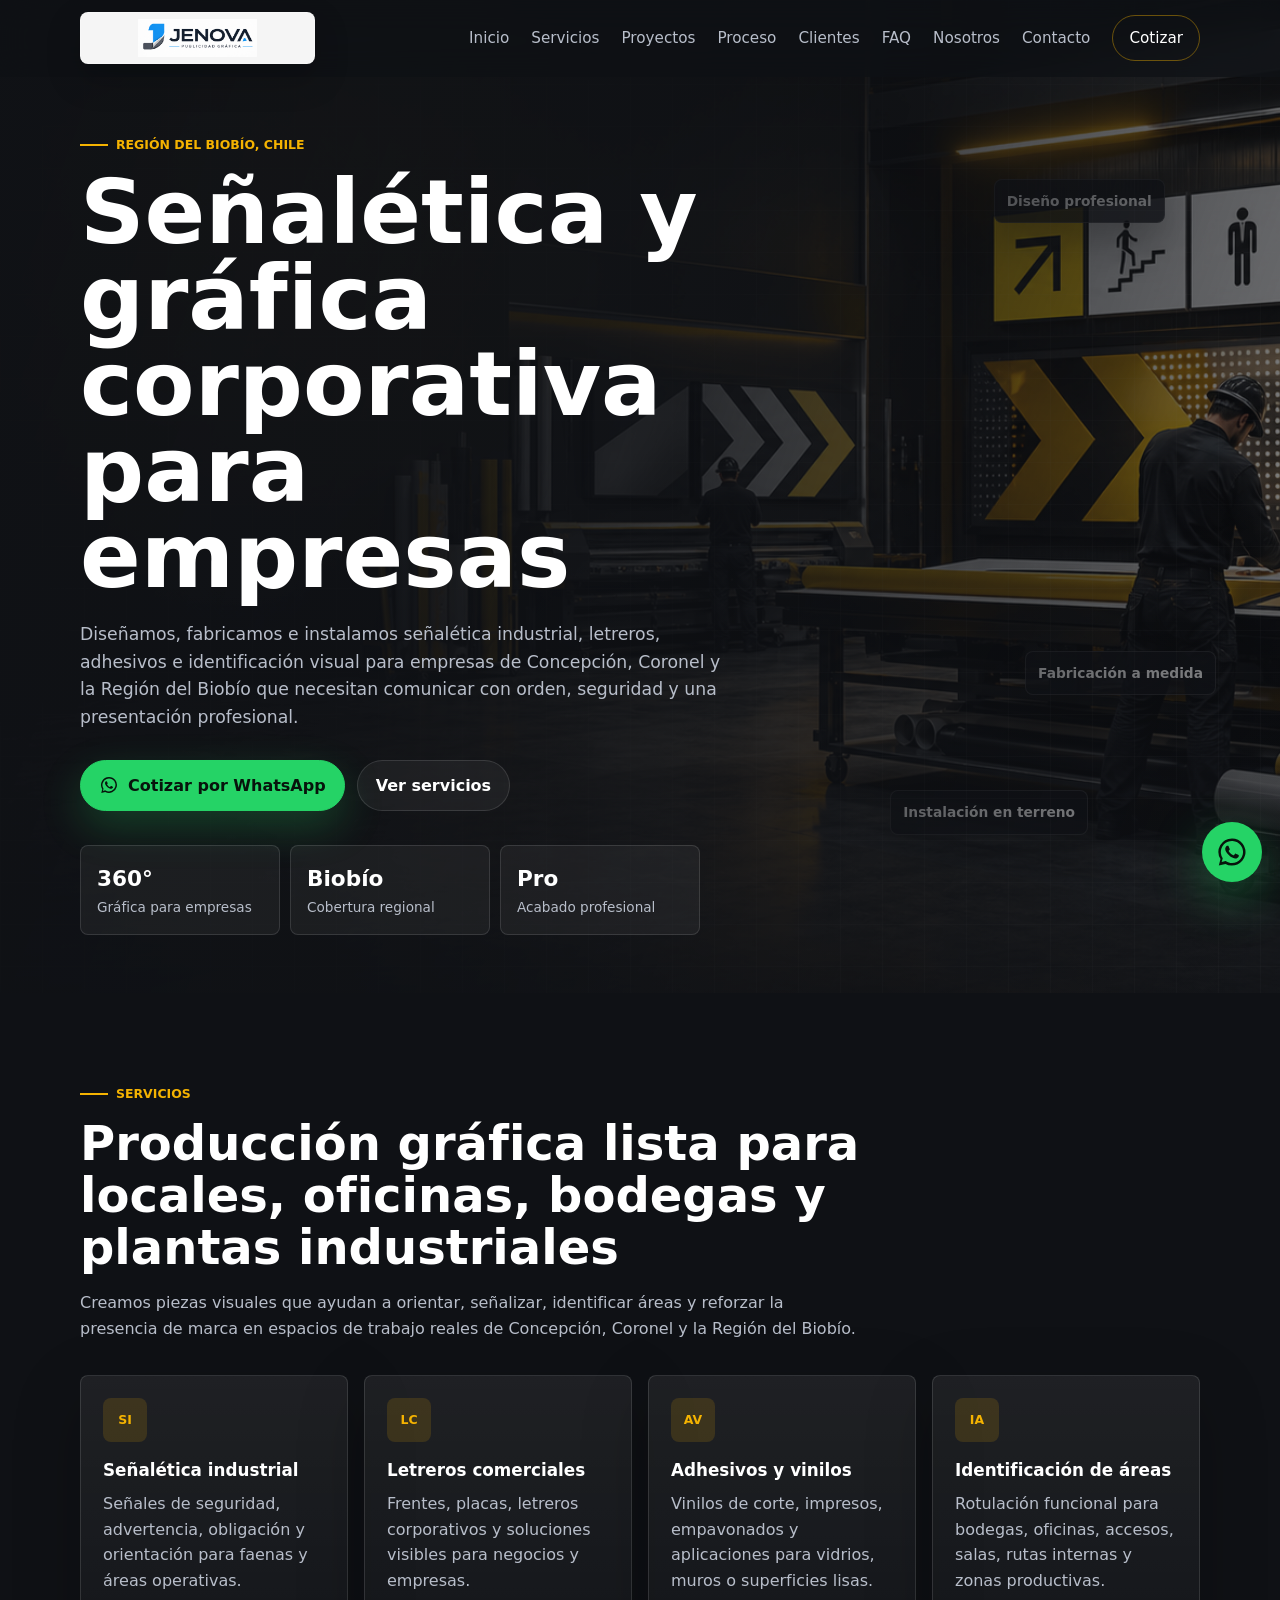
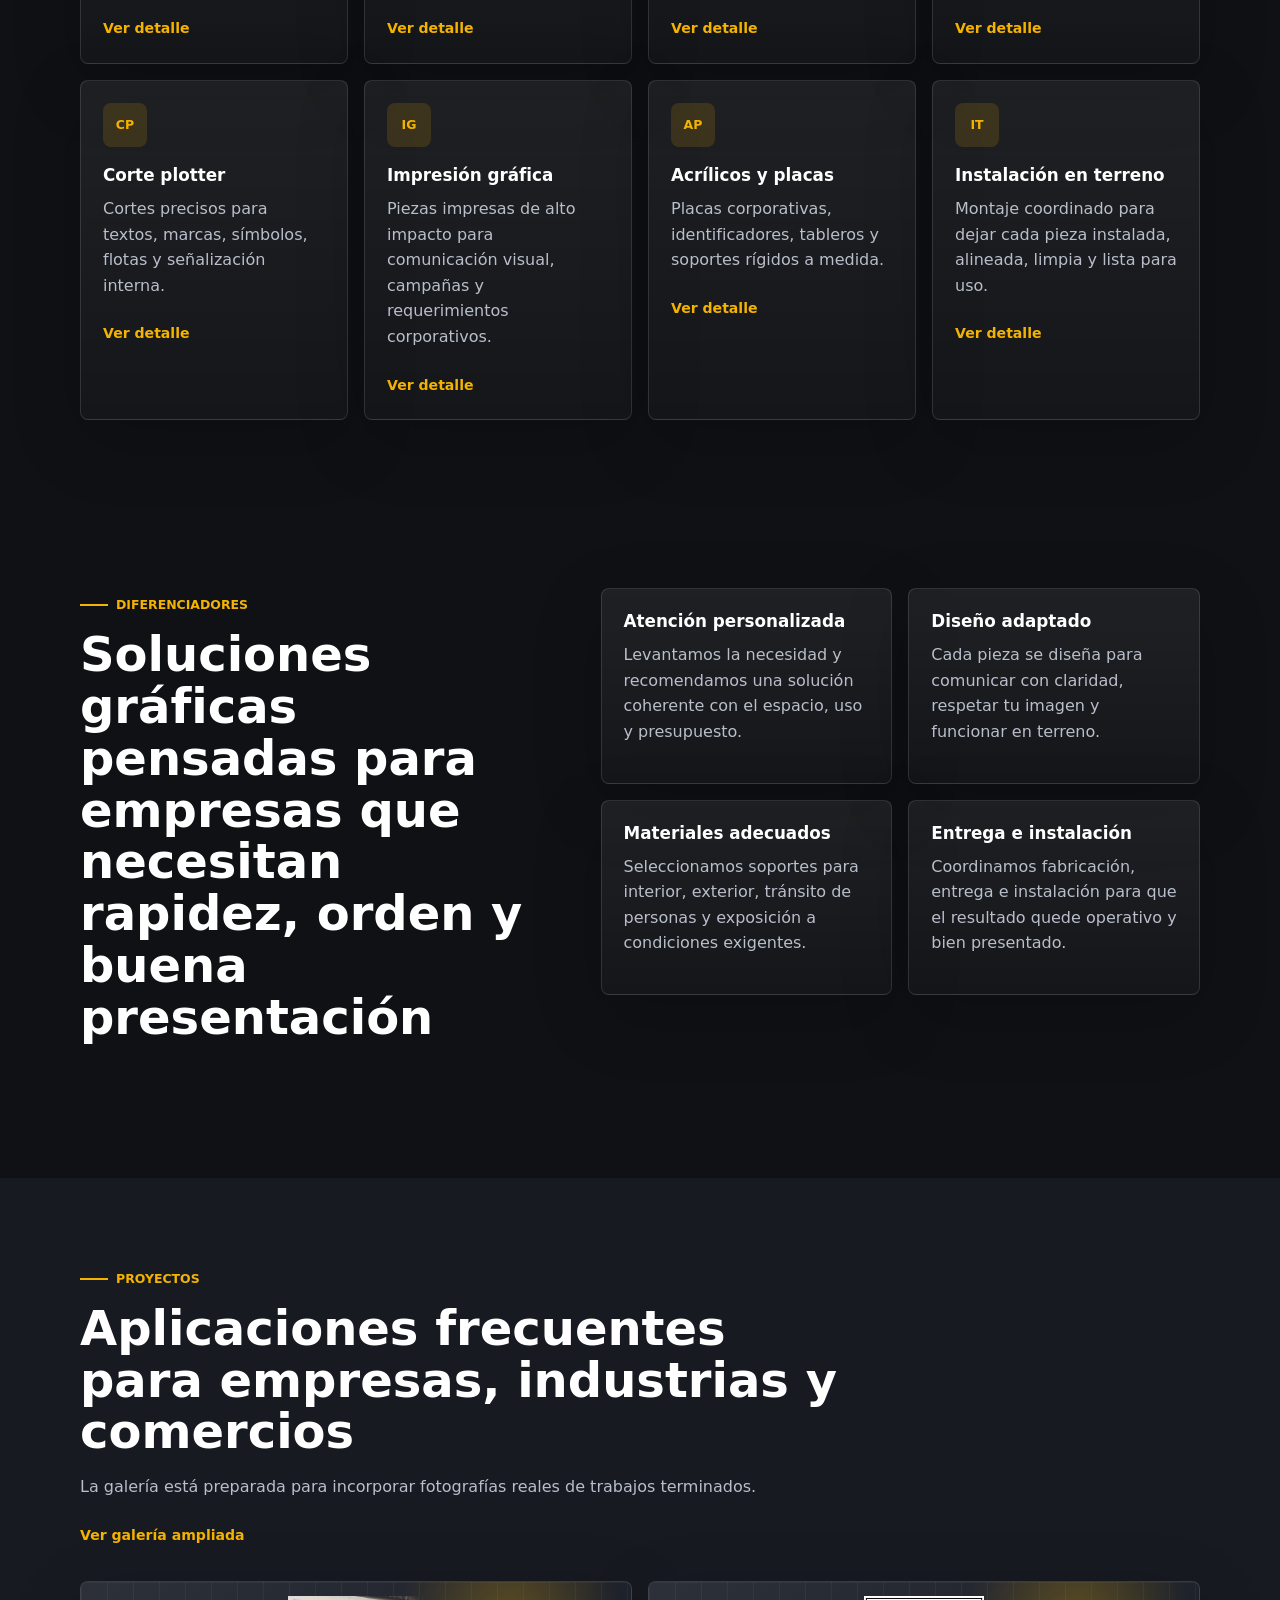
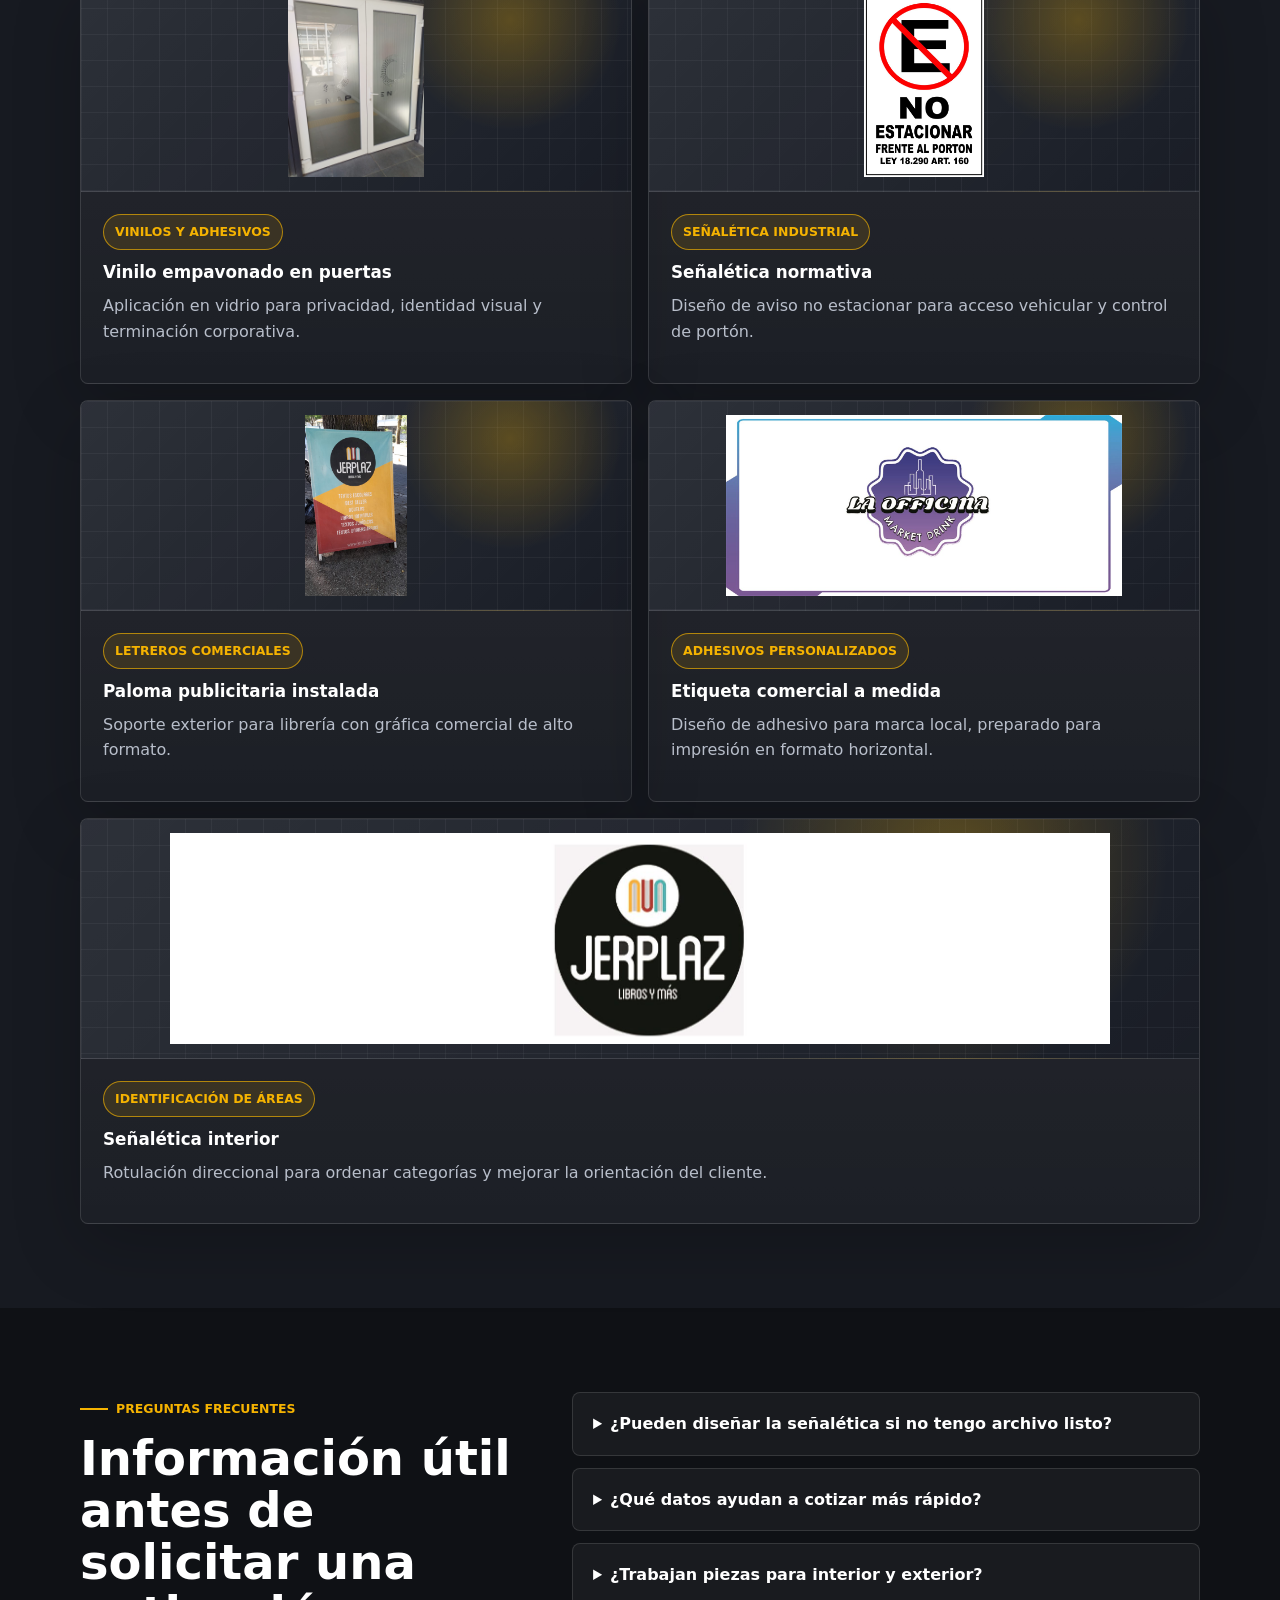
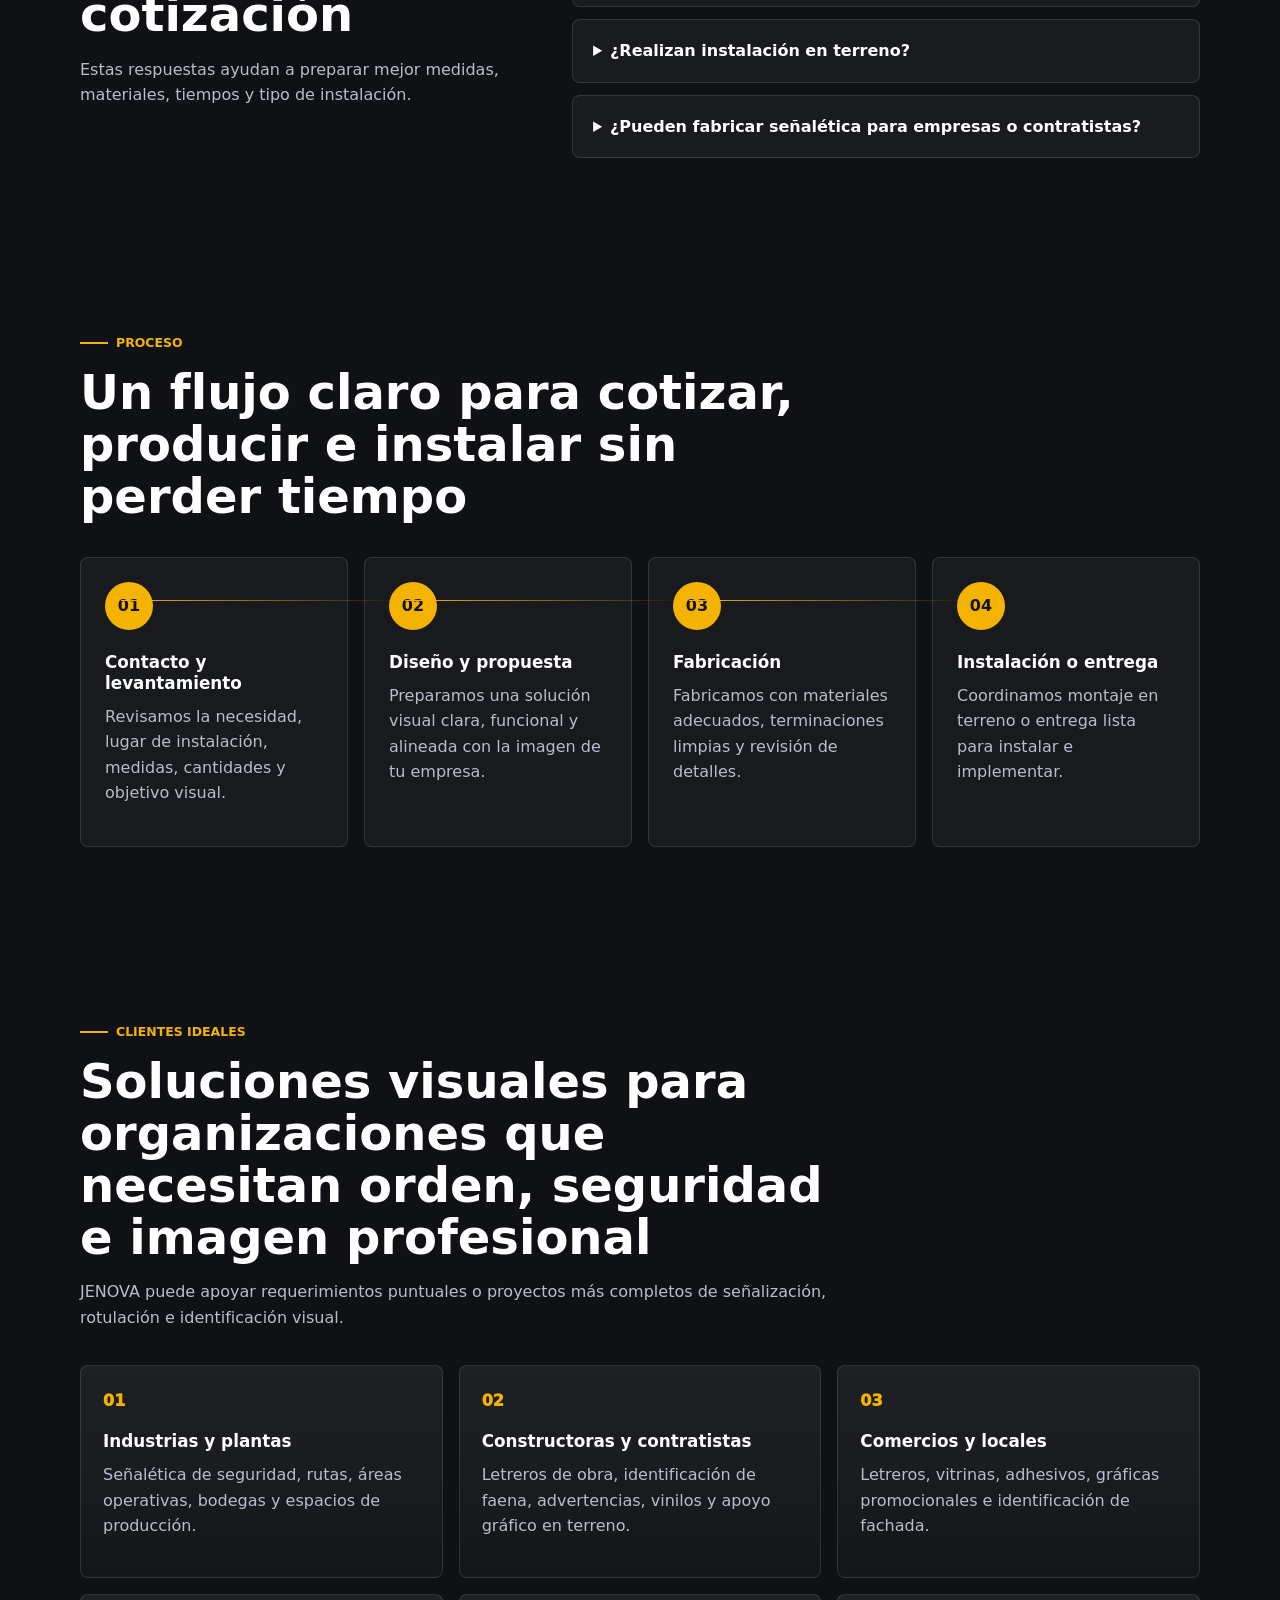
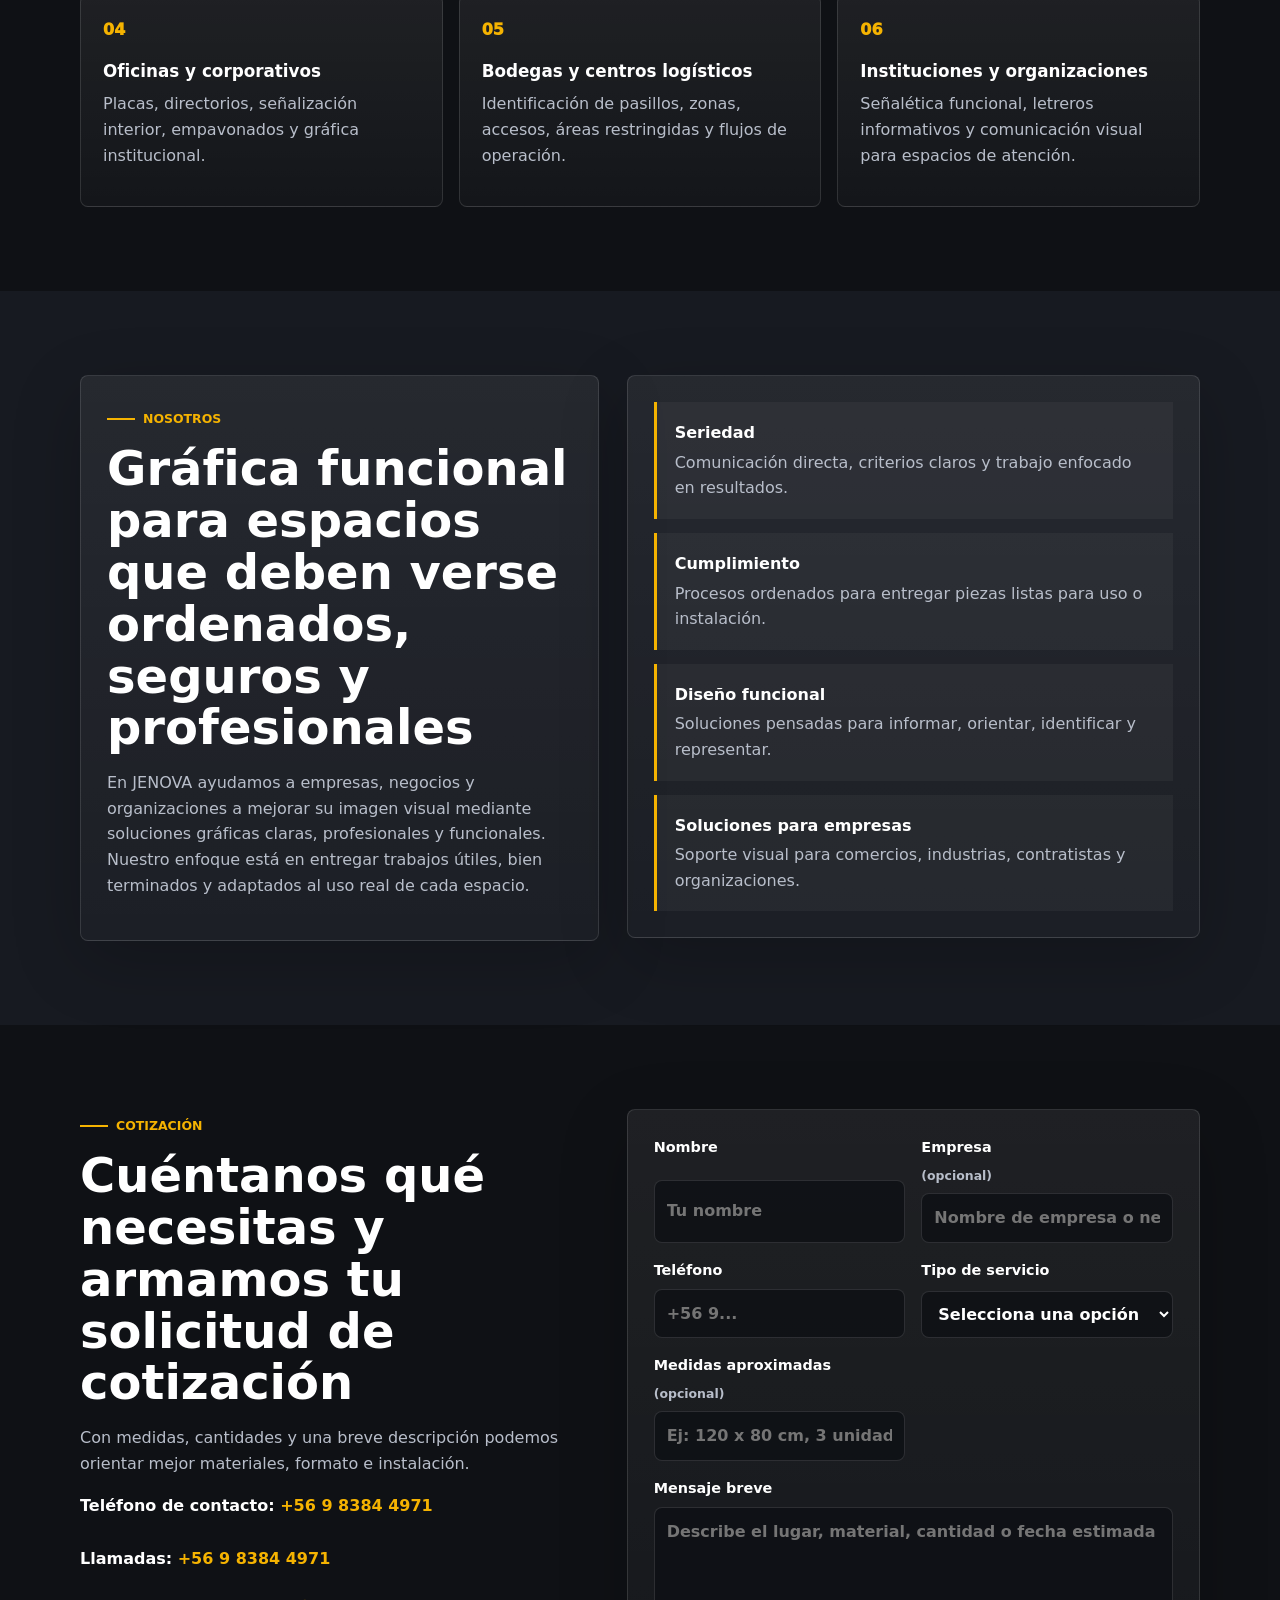
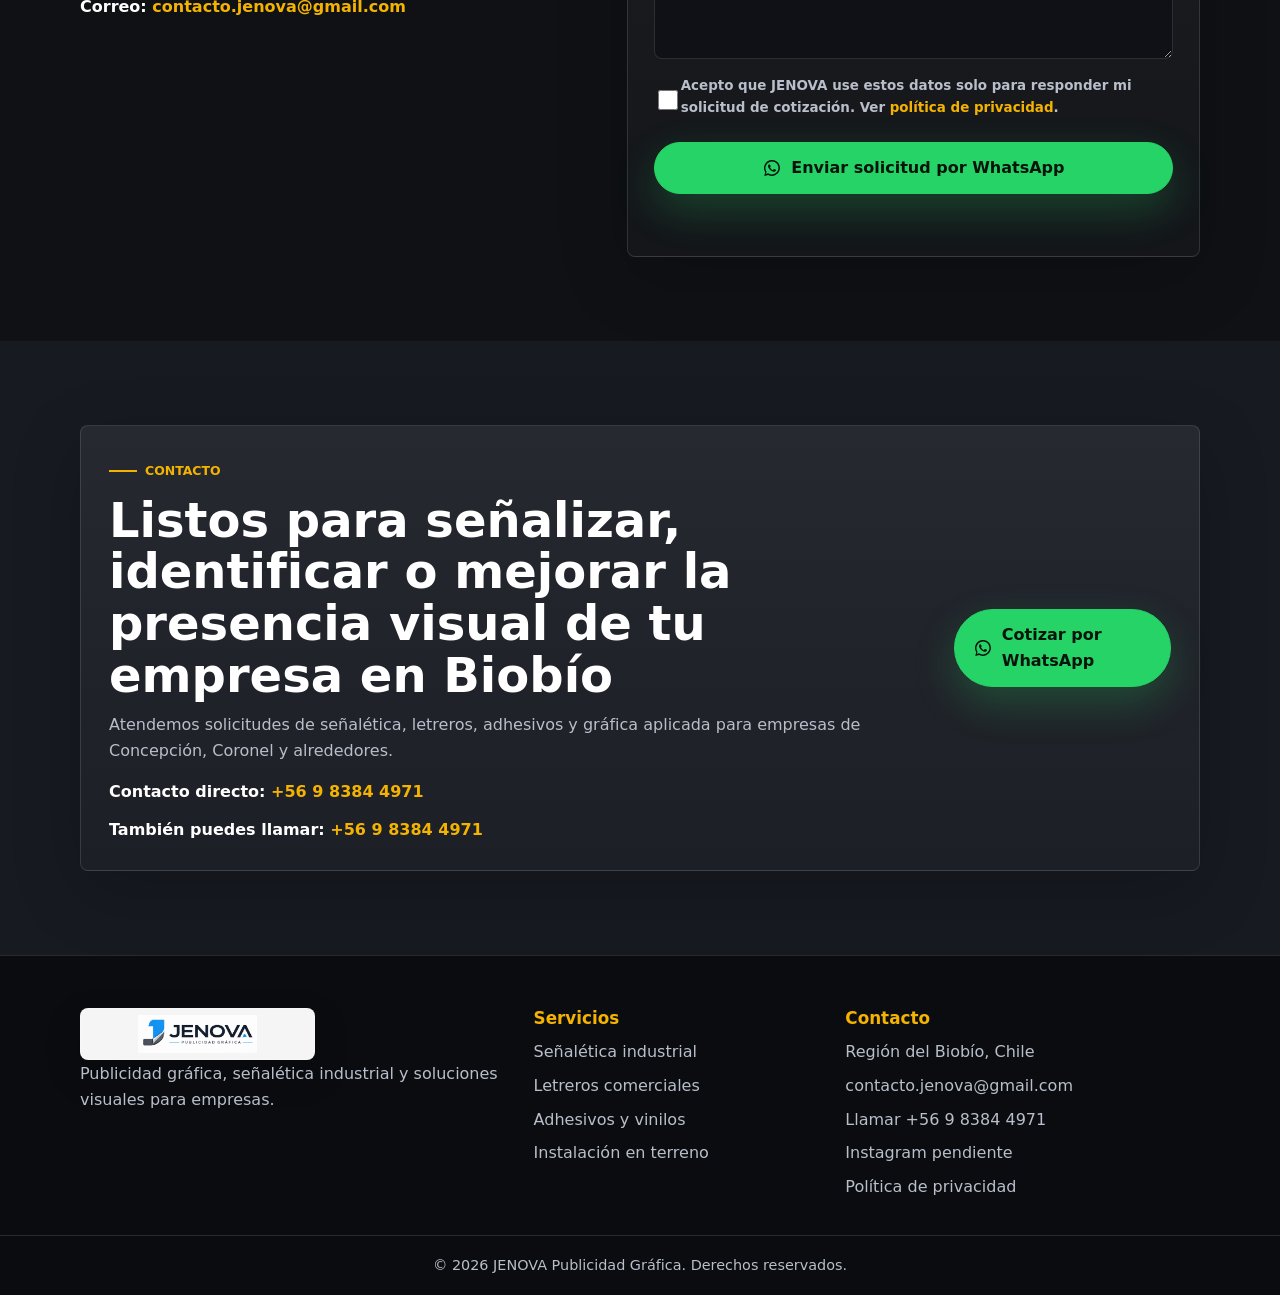
==== index.html @ 9897fb89 ""mejorar-experiencia-mobile"" ====
<!DOCTYPE html>
<html lang="es-CL">
  <head>
    <meta charset="UTF-8" />
    <meta name="viewport" content="width=device-width, initial-scale=1.0" />
    <title>JENOVA | Señalética, Letreros y Publicidad Gráfica en Biobío</title>
    <meta
      name="description"
      content="Señalética industrial, letreros comerciales, adhesivos y vinilos para empresas en Concepción, Coronel y Región del Biobío. Cotiza con JENOVA."
    />
    <meta
      name="keywords"
      content="publicidad gráfica, señalética industrial, letreros comerciales, adhesivos, vinilos, impresión gráfica, Concepción, Coronel, Región del Biobío, Chile"
    />
    <meta name="author" content="JENOVA Publicidad Gráfica" />
    <meta name="theme-color" content="#0f1115" />
    <meta name="robots" content="index, follow" />
    <meta name="geo.region" content="CL-BI" />
    <meta name="geo.placename" content="Región del Biobío, Chile" />
    <meta property="og:title" content="JENOVA Publicidad Gráfica en Biobío" />
    <meta
      property="og:description"
      content="Señalética industrial, letreros, adhesivos, vinilos e instalación gráfica para empresas de Concepción, Coronel y Biobío."
    />
    <meta property="og:type" content="website" />
    <meta property="og:locale" content="es_CL" />
    <meta property="og:url" content="https://jenova.cl/" />
    <meta property="og:image" content="https://jenova.cl/assets/img/hero-industrial-signage.png" />
    <meta name="twitter:card" content="summary_large_image" />
    <link rel="canonical" href="https://jenova.cl/" />
    <link rel="icon" href="assets/icons/favicon.svg" type="image/svg+xml" />
    <link rel="preload" href="assets/img/hero-industrial-signage.png" as="image" />
    <link rel="stylesheet" href="css/styles.css?v=20260624-wa2" />
    <script type="application/ld+json">
      {
        "@context": "https://schema.org",
        "@type": "LocalBusiness",
        "@id": "https://jenova.cl/#empresa",
        "name": "JENOVA Publicidad Gráfica",
        "url": "https://jenova.cl/",
        "logo": "https://jenova.cl/assets/img/logo-jenova-web.png",
        "image": "https://jenova.cl/assets/img/hero-industrial-signage.png",
        "description": "Publicidad gráfica, señalética industrial, letreros comerciales, adhesivos, vinilos e identificación visual para empresas de Concepción, Coronel y la Región del Biobío.",
        "areaServed": [
          {
            "@type": "AdministrativeArea",
            "name": "Región del Biobío, Chile"
          },
          {
            "@type": "City",
            "name": "Concepción"
          },
          {
            "@type": "City",
            "name": "Coronel"
          }
        ],
        "address": {
          "@type": "PostalAddress",
          "addressRegion": "Biobío",
          "addressCountry": "CL"
        },
        "email": "contacto.jenova@gmail.com",
        "telephone": "+56 9 8384 4971",
        "contactPoint": {
          "@type": "ContactPoint",
          "telephone": "+56 9 8384 4971",
          "email": "contacto.jenova@gmail.com",
          "contactType": "Cotizaciones y atención comercial",
          "areaServed": "CL",
          "availableLanguage": "es-CL"
        },
        "priceRange": "$$",
        "hasOfferCatalog": {
          "@type": "OfferCatalog",
          "name": "Servicios de publicidad gráfica",
          "itemListElement": [
            {
              "@type": "Offer",
              "itemOffered": {
                "@type": "Service",
                "name": "Señalética industrial"
              }
            },
            {
              "@type": "Offer",
              "itemOffered": {
                "@type": "Service",
                "name": "Letreros comerciales"
              }
            },
            {
              "@type": "Offer",
              "itemOffered": {
                "@type": "Service",
                "name": "Adhesivos y vinilos"
              }
            },
            {
              "@type": "Offer",
              "itemOffered": {
                "@type": "Service",
                "name": "Instalación gráfica en terreno"
              }
            }
          ]
        },
        "knowsAbout": [
          "Señalética industrial",
          "Letreros comerciales",
          "Adhesivos y vinilos",
          "Identificación de áreas",
          "Instalación en terreno",
          "Publicidad gráfica"
        ]
      }
    </script>
  </head>
  <body>
    <header class="site-header" data-header>
      <nav class="navbar" aria-label="Navegación principal">
        <a class="brand brand-image" href="#inicio" aria-label="Ir al inicio">
          <img src="assets/img/logo-jenova-web.png" alt="JENOVA Publicidad Gráfica" />
        </a>

        <button class="nav-toggle" type="button" aria-label="Abrir menú" aria-expanded="false" data-nav-toggle>
          <span></span>
          <span></span>
          <span></span>
        </button>

        <div class="nav-panel" data-nav-panel>
          <a href="#inicio">Inicio</a>
          <a href="#servicios">Servicios</a>
          <a href="proyectos.html">Proyectos</a>
          <a href="#proceso">Proceso</a>
          <a href="#clientes">Clientes</a>
          <a href="#faq">FAQ</a>
          <a href="#nosotros">Nosotros</a>
          <a href="#contacto">Contacto</a>
          <a class="nav-cta" href="#cotizacion">Cotizar</a>
        </div>
      </nav>
    </header>

    <main>
      <section class="hero section" id="inicio">
        <div class="hero-bg" aria-hidden="true"></div>
        <div class="container hero-grid">
          <div class="hero-content reveal">
            <span class="eyebrow">Región del Biobío, Chile</span>
            <h1>Señalética y gráfica corporativa para empresas</h1>
            <p>
              Diseñamos, fabricamos e instalamos señalética industrial, letreros, adhesivos e
              identificación visual para empresas de Concepción, Coronel y la Región del Biobío
              que necesitan comunicar con orden, seguridad y una presentación profesional.
            </p>
            <div class="hero-actions">
              <a
                class="btn btn-primary btn-whatsapp"
                href="https://wa.me/56983844971?text=Hola%2C%20quiero%20cotizar%20un%20servicio%20de%20se%C3%B1al%C3%A9tica%2Fgr%C3%A1fica%20para%20mi%20empresa"
                target="_blank"
                rel="noopener"
              >
                <svg viewBox="0 0 32 32" aria-hidden="true" focusable="false"><path d="M16.04 3.2A12.76 12.76 0 0 0 5.18 22.67L3.6 28.8l6.28-1.62A12.76 12.76 0 1 0 16.04 3.2Zm0 23.22c-2 0-3.94-.57-5.62-1.66l-.4-.25-3.73.96.99-3.64-.26-.42a10.43 10.43 0 1 1 9.02 5.01Zm5.72-7.8c-.31-.16-1.85-.91-2.14-1.02-.29-.1-.5-.16-.71.16-.21.31-.82 1.02-1 1.23-.19.21-.37.24-.68.08-.31-.16-1.33-.49-2.53-1.56-.93-.83-1.56-1.86-1.74-2.17-.18-.31-.02-.48.14-.64.14-.14.31-.37.47-.55.16-.18.21-.31.31-.52.1-.21.05-.39-.03-.55-.08-.16-.71-1.71-.97-2.34-.26-.61-.52-.53-.71-.54h-.61c-.21 0-.55.08-.84.39-.29.31-1.1 1.07-1.1 2.62s1.13 3.04 1.29 3.25c.16.21 2.22 3.39 5.38 4.75.75.32 1.34.52 1.8.66.76.24 1.45.21 1.99.13.61-.09 1.85-.76 2.11-1.49.26-.73.26-1.36.18-1.49-.08-.13-.29-.21-.6-.37Z" /></svg>
                Cotizar por WhatsApp
              </a>
              <a class="btn btn-secondary" href="servicios.html">Ver servicios</a>
            </div>
            <dl class="hero-stats" aria-label="Especialidades de JENOVA">
              <div>
                <dt>360°</dt>
              <dd>Gráfica para empresas</dd>
              </div>
              <div>
                <dt>Biobío</dt>
                <dd>Cobertura regional</dd>
              </div>
              <div>
                <dt>Pro</dt>
              <dd>Acabado profesional</dd>
              </div>
            </dl>
          </div>

          <div class="hero-visual reveal" style="--delay: 120ms">
            <img
              src="assets/img/hero-industrial-signage.png"
              alt="Mockup profesional de señalética, letreros y gráfica industrial"
            />
            <div class="floating-card card-one">Diseño profesional</div>
            <div class="floating-card card-two">Fabricación a medida</div>
            <div class="floating-card card-three">Instalación en terreno</div>
          </div>
        </div>
      </section>

      <section class="section services" id="servicios">
        <div class="container">
          <div class="section-heading reveal">
            <span class="eyebrow">Servicios</span>
            <h2>Producción gráfica lista para locales, oficinas, bodegas y plantas industriales</h2>
            <p>
              Creamos piezas visuales que ayudan a orientar, señalizar, identificar áreas y reforzar
              la presencia de marca en espacios de trabajo reales de Concepción, Coronel y la Región
              del Biobío.
            </p>
          </div>

          <div class="service-grid">
            <article class="service-card reveal">
              <span class="icon">SI</span>
              <h3>Señalética industrial</h3>
              <p>Señales de seguridad, advertencia, obligación y orientación para faenas y áreas operativas.</p>
              <a class="text-link" href="servicios.html#senaletica-industrial">Ver detalle</a>
            </article>
            <article class="service-card reveal">
              <span class="icon">LC</span>
              <h3>Letreros comerciales</h3>
              <p>Frentes, placas, letreros corporativos y soluciones visibles para negocios y empresas.</p>
              <a class="text-link" href="servicios.html#letreros-comerciales">Ver detalle</a>
            </article>
            <article class="service-card reveal">
              <span class="icon">AV</span>
              <h3>Adhesivos y vinilos</h3>
              <p>Vinilos de corte, impresos, empavonados y aplicaciones para vidrios, muros o superficies lisas.</p>
              <a class="text-link" href="servicios.html#adhesivos-vinilos">Ver detalle</a>
            </article>
            <article class="service-card reveal">
              <span class="icon">IA</span>
              <h3>Identificación de áreas</h3>
              <p>Rotulación funcional para bodegas, oficinas, accesos, salas, rutas internas y zonas productivas.</p>
              <a class="text-link" href="servicios.html#identificacion-areas">Ver detalle</a>
            </article>
            <article class="service-card reveal">
              <span class="icon">CP</span>
              <h3>Corte plotter</h3>
              <p>Cortes precisos para textos, marcas, símbolos, flotas y señalización interna.</p>
              <a class="text-link" href="servicios.html#corte-plotter">Ver detalle</a>
            </article>
            <article class="service-card reveal">
              <span class="icon">IG</span>
              <h3>Impresión gráfica</h3>
              <p>Piezas impresas de alto impacto para comunicación visual, campañas y requerimientos corporativos.</p>
              <a class="text-link" href="servicios.html#impresion-grafica">Ver detalle</a>
            </article>
            <article class="service-card reveal">
              <span class="icon">AP</span>
              <h3>Acrílicos y placas</h3>
              <p>Placas corporativas, identificadores, tableros y soportes rígidos a medida.</p>
              <a class="text-link" href="servicios.html#acrilicos-placas">Ver detalle</a>
            </article>
            <article class="service-card reveal">
              <span class="icon">IT</span>
              <h3>Instalación en terreno</h3>
              <p>Montaje coordinado para dejar cada pieza instalada, alineada, limpia y lista para uso.</p>
              <a class="text-link" href="servicios.html#instalacion-terreno">Ver detalle</a>
            </article>
          </div>
        </div>
      </section>

      <section class="section differentiators">
        <div class="container split">
          <div class="section-heading reveal">
            <span class="eyebrow">Diferenciadores</span>
            <h2>Soluciones gráficas pensadas para empresas que necesitan rapidez, orden y buena presentación</h2>
          </div>
          <div class="benefit-grid">
            <article class="benefit reveal">
              <h3>Atención personalizada</h3>
              <p>Levantamos la necesidad y recomendamos una solución coherente con el espacio, uso y presupuesto.</p>
            </article>
            <article class="benefit reveal">
              <h3>Diseño adaptado</h3>
              <p>Cada pieza se diseña para comunicar con claridad, respetar tu imagen y funcionar en terreno.</p>
            </article>
            <article class="benefit reveal">
              <h3>Materiales adecuados</h3>
              <p>Seleccionamos soportes para interior, exterior, tránsito de personas y exposición a condiciones exigentes.</p>
            </article>
            <article class="benefit reveal">
              <h3>Entrega e instalación</h3>
              <p>Coordinamos fabricación, entrega e instalación para que el resultado quede operativo y bien presentado.</p>
            </article>
          </div>
        </div>
      </section>

      <section class="section projects" id="proyectos">
        <div class="container">
          <div class="section-heading reveal">
            <span class="eyebrow">Proyectos</span>
            <h2>Aplicaciones frecuentes para empresas, industrias y comercios</h2>
            <p>La galería está preparada para incorporar fotografías reales de trabajos terminados.</p>
            <a class="text-link" href="proyectos.html">Ver galería ampliada</a>
          </div>

          <div class="project-grid">
            <!--
              Cuando tengas fotos reales, guarda las imágenes en assets/img/proyectos/
              y reemplaza cada div.project-image por:
              <img class="project-photo" src="assets/img/proyectos/nombre-del-archivo.webp" alt="Descripción del proyecto"
                loading="lazy"
                decoding="async"
              />
            -->
            <article class="project-card reveal">
              <img
                class="project-photo"
                src="assets/img/proyectos/vinilo-empavonado-puertas-enap.jpg"
                alt="Vinilo empavonado instalado en puertas de acceso"
                loading="lazy"
                decoding="async"
              />
              <div class="project-body">
                <span class="project-tag">Vinilos y adhesivos</span>
                <h3>Vinilo empavonado en puertas</h3>
                <p>Aplicación en vidrio para privacidad, identidad visual y terminación corporativa.</p>
              </div>
            </article>
            <article class="project-card reveal">
              <img
                class="project-photo"
                src="assets/img/proyectos/senal-no-estacionar-porton.jpg"
                alt="Señalética no estacionar frente al portón"
                loading="lazy"
                decoding="async"
              />
              <div class="project-body">
                <span class="project-tag">Señalética industrial</span>
                <h3>Señalética normativa</h3>
                <p>Diseño de aviso no estacionar para acceso vehicular y control de portón.</p>
              </div>
            </article>
            <article class="project-card reveal">
              <img
                class="project-photo"
                src="assets/img/proyectos/paloma-jerplaz-instalada.jpg"
                alt="Paloma publicitaria Jerplaz instalada en exterior"
                loading="lazy"
                decoding="async"
              />
              <div class="project-body">
                <span class="project-tag">Letreros comerciales</span>
                <h3>Paloma publicitaria instalada</h3>
                <p>Soporte exterior para librería con gráfica comercial de alto formato.</p>
              </div>
            </article>
            <article class="project-card reveal">
              <img
                class="project-photo"
                src="assets/img/proyectos/etiqueta-la-officina-60x27.jpg"
                alt="Etiqueta adhesiva La Officina Market Drink"
                loading="lazy"
                decoding="async"
              />
              <div class="project-body">
                <span class="project-tag">Adhesivos personalizados</span>
                <h3>Etiqueta comercial a medida</h3>
                <p>Diseño de adhesivo para marca local, preparado para impresión en formato horizontal.</p>
              </div>
            </article>
            <article class="project-card reveal project-wide">
              <img
                class="project-photo"
                src="assets/img/proyectos/senaletica-interior-jerplaz.jpg"
                alt="Diseño de señalética interior para librería"
                loading="lazy"
                decoding="async"
              />
              <div class="project-body">
                <span class="project-tag">Identificación de áreas</span>
                <h3>Señalética interior</h3>
                <p>Rotulación direccional para ordenar categorías y mejorar la orientación del cliente.</p>
              </div>
            </article>
          </div>
        </div>
      </section>

      <!-- TODO: agregar testimonios reales cuando el cliente los proporcione -->

      <section class="section faq" id="faq">
        <div class="container faq-grid">
          <div class="section-heading reveal">
            <span class="eyebrow">Preguntas frecuentes</span>
            <h2>Información útil antes de solicitar una cotización</h2>
            <p>
              Estas respuestas ayudan a preparar mejor medidas, materiales, tiempos y tipo de instalación.
            </p>
          </div>
          <div class="faq-list">
            <details class="faq-item reveal">
              <summary>¿Pueden diseñar la señalética si no tengo archivo listo?</summary>
              <p>Sí. Podemos preparar una propuesta visual según el uso, medidas, información requerida e imagen de la empresa.</p>
            </details>
            <details class="faq-item reveal">
              <summary>¿Qué datos ayudan a cotizar más rápido?</summary>
              <p>Medidas aproximadas, cantidad de piezas, lugar de instalación, material deseado y una foto del espacio ayudan mucho.</p>
            </details>
            <details class="faq-item reveal">
              <summary>¿Trabajan piezas para interior y exterior?</summary>
              <p>Sí. La elección de material depende de exposición al sol, humedad, manipulación, tránsito y duración esperada.</p>
            </details>
            <details class="faq-item reveal">
              <summary>¿Realizan instalación en terreno?</summary>
              <p>Sí. La instalación se coordina según ubicación, superficie, altura, seguridad del montaje y disponibilidad del espacio.</p>
            </details>
            <details class="faq-item reveal">
              <summary>¿Pueden fabricar señalética para empresas o contratistas?</summary>
              <p>Sí. El sitio está pensado para requerimientos corporativos, industriales, comerciales y operativos.</p>
            </details>
          </div>
        </div>
      </section>

      <section class="section process" id="proceso">
        <div class="container">
          <div class="section-heading reveal">
            <span class="eyebrow">Proceso</span>
            <h2>Un flujo claro para cotizar, producir e instalar sin perder tiempo</h2>
          </div>
          <ol class="process-line">
            <li class="reveal">
              <span>01</span>
              <h3>Contacto y levantamiento</h3>
              <p>Revisamos la necesidad, lugar de instalación, medidas, cantidades y objetivo visual.</p>
            </li>
            <li class="reveal">
              <span>02</span>
              <h3>Diseño y propuesta</h3>
              <p>Preparamos una solución visual clara, funcional y alineada con la imagen de tu empresa.</p>
            </li>
            <li class="reveal">
              <span>03</span>
              <h3>Fabricación</h3>
              <p>Fabricamos con materiales adecuados, terminaciones limpias y revisión de detalles.</p>
            </li>
            <li class="reveal">
              <span>04</span>
              <h3>Instalación o entrega</h3>
              <p>Coordinamos montaje en terreno o entrega lista para instalar e implementar.</p>
            </li>
          </ol>
        </div>
      </section>

      <section class="section client-types" id="clientes">
        <div class="container">
          <div class="section-heading reveal">
            <span class="eyebrow">Clientes ideales</span>
            <h2>Soluciones visuales para organizaciones que necesitan orden, seguridad e imagen profesional</h2>
            <p>
              JENOVA puede apoyar requerimientos puntuales o proyectos más completos de señalización,
              rotulación e identificación visual.
            </p>
          </div>
          <div class="client-grid">
            <article class="client-card reveal">
              <span>01</span>
              <h3>Industrias y plantas</h3>
              <p>Señalética de seguridad, rutas, áreas operativas, bodegas y espacios de producción.</p>
            </article>
            <article class="client-card reveal">
              <span>02</span>
              <h3>Constructoras y contratistas</h3>
              <p>Letreros de obra, identificación de faena, advertencias, vinilos y apoyo gráfico en terreno.</p>
            </article>
            <article class="client-card reveal">
              <span>03</span>
              <h3>Comercios y locales</h3>
              <p>Letreros, vitrinas, adhesivos, gráficas promocionales e identificación de fachada.</p>
            </article>
            <article class="client-card reveal">
              <span>04</span>
              <h3>Oficinas y corporativos</h3>
              <p>Placas, directorios, señalización interior, empavonados y gráfica institucional.</p>
            </article>
            <article class="client-card reveal">
              <span>05</span>
              <h3>Bodegas y centros logísticos</h3>
              <p>Identificación de pasillos, zonas, accesos, áreas restringidas y flujos de operación.</p>
            </article>
            <article class="client-card reveal">
              <span>06</span>
              <h3>Instituciones y organizaciones</h3>
              <p>Señalética funcional, letreros informativos y comunicación visual para espacios de atención.</p>
            </article>
          </div>
        </div>
      </section>

      <section class="section about" id="nosotros">
        <div class="container about-grid">
          <div class="about-panel reveal">
            <span class="eyebrow">Nosotros</span>
            <h2>Gráfica funcional para espacios que deben verse ordenados, seguros y profesionales</h2>
            <p>
              En JENOVA ayudamos a empresas, negocios y organizaciones a mejorar su imagen visual
              mediante soluciones gráficas claras, profesionales y funcionales. Nuestro enfoque está
              en entregar trabajos útiles, bien terminados y adaptados al uso real de cada espacio.
            </p>
          </div>
          <div class="values reveal" style="--delay: 120ms">
            <div>
              <strong>Seriedad</strong>
              <span>Comunicación directa, criterios claros y trabajo enfocado en resultados.</span>
            </div>
            <div>
              <strong>Cumplimiento</strong>
              <span>Procesos ordenados para entregar piezas listas para uso o instalación.</span>
            </div>
            <div>
              <strong>Diseño funcional</strong>
              <span>Soluciones pensadas para informar, orientar, identificar y representar.</span>
            </div>
            <div>
              <strong>Soluciones para empresas</strong>
              <span>Soporte visual para comercios, industrias, contratistas y organizaciones.</span>
            </div>
          </div>
        </div>
      </section>

      <section class="section quote" id="cotizacion">
        <div class="container quote-grid">
          <div class="section-heading reveal">
            <span class="eyebrow">Cotización</span>
            <h2>Cuéntanos qué necesitas y armamos tu solicitud de cotización</h2>
            <p>
              Con medidas, cantidades y una breve descripción podemos orientar mejor materiales,
              formato e instalación.
            </p>
            <p class="contact-highlight">
              Teléfono de contacto:
              <a href="tel:+56983844971">+56 9 8384 4971</a>
            </p>
            <div class="contact-options">
              <p class="contact-highlight">
                Llamadas:
                <a href="tel:+56983844971">+56 9 8384 4971</a>
              </p>
              <p class="contact-highlight">
                Correo:
                <a href="mailto:contacto.jenova@gmail.com">contacto.jenova@gmail.com</a>
              </p>
            </div>
          </div>

          <form class="quote-form reveal" id="quoteForm">
            <label>
              Nombre
              <input type="text" name="nombre" placeholder="Tu nombre" autocomplete="name" maxlength="80" required />
            </label>
            <label>
              Empresa <span class="optional-label">(opcional)</span>
              <input type="text" name="empresa" placeholder="Nombre de empresa o negocio" autocomplete="organization" maxlength="100" />
            </label>
            <label>
              Teléfono
              <input type="tel" name="telefono" placeholder="+56 9..." autocomplete="tel" maxlength="24" required />
            </label>
            <label>
              Tipo de servicio
              <select name="servicio" required>
                <option value="">Selecciona una opción</option>
                <option>Señalética industrial</option>
                <option>Letreros comerciales</option>
                <option>Adhesivos y vinilos</option>
                <option>Identificación de áreas</option>
                <option>Corte plotter</option>
                <option>Impresión gráfica</option>
                <option>Acrílicos y placas</option>
                <option>Instalación en terreno</option>
              </select>
            </label>
            <label>
              Medidas aproximadas <span class="optional-label">(opcional)</span>
              <input type="text" name="medidas" placeholder="Ej: 120 x 80 cm, 3 unidades" maxlength="120" />
            </label>
            <label class="full">
              Mensaje breve
              <textarea
                name="mensaje"
                rows="5"
                maxlength="700"
                placeholder="Describe el lugar, material, cantidad o fecha estimada"
                required
              ></textarea>
            </label>
            <label class="full privacy-check">
              <input type="checkbox" name="privacidad" required />
              <span>Acepto que JENOVA use estos datos solo para responder mi solicitud de cotización. Ver <a href="privacidad.html">política de privacidad</a>.</span>
            </label>
            <button class="btn btn-primary btn-whatsapp full" type="submit">
              <svg viewBox="0 0 32 32" aria-hidden="true" focusable="false"><path d="M16.04 3.2A12.76 12.76 0 0 0 5.18 22.67L3.6 28.8l6.28-1.62A12.76 12.76 0 1 0 16.04 3.2Zm0 23.22c-2 0-3.94-.57-5.62-1.66l-.4-.25-3.73.96.99-3.64-.26-.42a10.43 10.43 0 1 1 9.02 5.01Zm5.72-7.8c-.31-.16-1.85-.91-2.14-1.02-.29-.1-.5-.16-.71.16-.21.31-.82 1.02-1 1.23-.19.21-.37.24-.68.08-.31-.16-1.33-.49-2.53-1.56-.93-.83-1.56-1.86-1.74-2.17-.18-.31-.02-.48.14-.64.14-.14.31-.37.47-.55.16-.18.21-.31.31-.52.1-.21.05-.39-.03-.55-.08-.16-.71-1.71-.97-2.34-.26-.61-.52-.53-.71-.54h-.61c-.21 0-.55.08-.84.39-.29.31-1.1 1.07-1.1 2.62s1.13 3.04 1.29 3.25c.16.21 2.22 3.39 5.38 4.75.75.32 1.34.52 1.8.66.76.24 1.45.21 1.99.13.61-.09 1.85-.76 2.11-1.49.26-.73.26-1.36.18-1.49-.08-.13-.29-.21-.6-.37Z" /></svg>
              Enviar solicitud por WhatsApp
            </button>
            <p class="form-note" id="formNote" role="status" aria-live="polite"></p>
          </form>
        </div>
      </section>

      <section class="section contact" id="contacto">
        <div class="container contact-band reveal">
          <div>
            <span class="eyebrow">Contacto</span>
            <h2>Listos para señalizar, identificar o mejorar la presencia visual de tu empresa en Biobío</h2>
            <p>
              Atendemos solicitudes de señalética, letreros, adhesivos y gráfica aplicada para
              empresas de Concepción, Coronel y alrededores.
              <!-- TODO: confirmar comunas adicionales de cobertura para ampliar este texto sin inventar zonas. -->
            </p>
            <p class="contact-highlight">
              Contacto directo:
              <a href="tel:+56983844971">+56 9 8384 4971</a>
            </p>
            <p class="contact-highlight">
              También puedes llamar:
              <a href="tel:+56983844971">+56 9 8384 4971</a>
            </p>
          </div>
          <a
            class="btn btn-primary btn-whatsapp"
            href="https://wa.me/56983844971?text=Hola%2C%20quiero%20cotizar%20un%20servicio%20de%20se%C3%B1al%C3%A9tica%2Fgr%C3%A1fica%20para%20mi%20empresa"
            target="_blank"
            rel="noopener"
          >
            <svg viewBox="0 0 32 32" aria-hidden="true" focusable="false"><path d="M16.04 3.2A12.76 12.76 0 0 0 5.18 22.67L3.6 28.8l6.28-1.62A12.76 12.76 0 1 0 16.04 3.2Zm0 23.22c-2 0-3.94-.57-5.62-1.66l-.4-.25-3.73.96.99-3.64-.26-.42a10.43 10.43 0 1 1 9.02 5.01Zm5.72-7.8c-.31-.16-1.85-.91-2.14-1.02-.29-.1-.5-.16-.71.16-.21.31-.82 1.02-1 1.23-.19.21-.37.24-.68.08-.31-.16-1.33-.49-2.53-1.56-.93-.83-1.56-1.86-1.74-2.17-.18-.31-.02-.48.14-.64.14-.14.31-.37.47-.55.16-.18.21-.31.31-.52.1-.21.05-.39-.03-.55-.08-.16-.71-1.71-.97-2.34-.26-.61-.52-.53-.71-.54h-.61c-.21 0-.55.08-.84.39-.29.31-1.1 1.07-1.1 2.62s1.13 3.04 1.29 3.25c.16.21 2.22 3.39 5.38 4.75.75.32 1.34.52 1.8.66.76.24 1.45.21 1.99.13.61-.09 1.85-.76 2.11-1.49.26-.73.26-1.36.18-1.49-.08-.13-.29-.21-.6-.37Z" /></svg>
            Cotizar por WhatsApp
          </a>
        </div>
      </section>
    </main>

    <footer class="site-footer">
      <div class="container footer-grid">
        <div>
          <a class="brand brand-image" href="#inicio">
            <img src="assets/img/logo-jenova-web.png" alt="JENOVA Publicidad Gráfica" />
          </a>
          <p>Publicidad gráfica, señalética industrial y soluciones visuales para empresas.</p>
        </div>
        <div>
          <h3>Servicios</h3>
          <ul>
            <li>Señalética industrial</li>
            <li>Letreros comerciales</li>
            <li>Adhesivos y vinilos</li>
            <li>Instalación en terreno</li>
          </ul>
        </div>
        <div>
          <h3>Contacto</h3>
          <ul>
            <li>Región del Biobío, Chile</li>
            <li><a href="mailto:contacto.jenova@gmail.com">contacto.jenova@gmail.com</a></li>
            <li><a href="tel:+56983844971">Llamar +56 9 8384 4971</a></li>
            <li>Instagram pendiente</li>
            <li><a href="privacidad.html">Política de privacidad</a></li>
          </ul>
        </div>
      </div>
      <div class="footer-bottom">
        <span>© <span id="year"></span> JENOVA Publicidad Gráfica. Derechos reservados.</span>
      </div>
    </footer>

    <a
      class="whatsapp-float"
      href="https://wa.me/56983844971?text=Hola%2C%20quiero%20cotizar%20un%20servicio%20de%20se%C3%B1al%C3%A9tica%2Fgr%C3%A1fica%20para%20mi%20empresa"
      aria-label="Cotizar por WhatsApp con JENOVA"
      target="_blank"
      rel="noopener"
    >
      <svg viewBox="0 0 32 32" aria-hidden="true" focusable="false"><path d="M16.04 3.2A12.76 12.76 0 0 0 5.18 22.67L3.6 28.8l6.28-1.62A12.76 12.76 0 1 0 16.04 3.2Zm0 23.22c-2 0-3.94-.57-5.62-1.66l-.4-.25-3.73.96.99-3.64-.26-.42a10.43 10.43 0 1 1 9.02 5.01Zm5.72-7.8c-.31-.16-1.85-.91-2.14-1.02-.29-.1-.5-.16-.71.16-.21.31-.82 1.02-1 1.23-.19.21-.37.24-.68.08-.31-.16-1.33-.49-2.53-1.56-.93-.83-1.56-1.86-1.74-2.17-.18-.31-.02-.48.14-.64.14-.14.31-.37.47-.55.16-.18.21-.31.31-.52.1-.21.05-.39-.03-.55-.08-.16-.71-1.71-.97-2.34-.26-.61-.52-.53-.71-.54h-.61c-.21 0-.55.08-.84.39-.29.31-1.1 1.07-1.1 2.62s1.13 3.04 1.29 3.25c.16.21 2.22 3.39 5.38 4.75.75.32 1.34.52 1.8.66.76.24 1.45.21 1.99.13.61-.09 1.85-.76 2.11-1.49.26-.73.26-1.36.18-1.49-.08-.13-.29-.21-.6-.37Z" /></svg>
    </a>

    <script src="js/main.js?v=20260624-wa2"></script>
  </body>
</html>
---- css/styles.css ----
:root {
  --bg: #0f1115;
  --bg-2: #171a21;
  --bg-3: #20242d;
  --accent: #f5b301;
  --accent-2: #ffd766;
  --text: #ffffff;
  --muted: #b8beca;
  --line: rgba(255, 255, 255, 0.12);
  --line-strong: rgba(245, 179, 1, 0.4);
  --shadow: 0 24px 80px rgba(0, 0, 0, 0.42);
  --radius: 8px;
  --container: min(1120px, calc(100% - 32px));
}

* {
  box-sizing: border-box;
}

html {
  scroll-behavior: smooth;
}

body {
  margin: 0;
  background: var(--bg);
  color: var(--text);
  font-family: Inter, Montserrat, ui-sans-serif, system-ui, -apple-system, BlinkMacSystemFont, "Segoe UI", sans-serif;
  line-height: 1.6;
}

body.nav-open {
  overflow: hidden;
}

img {
  display: block;
  max-width: 100%;
}

a {
  color: inherit;
  text-decoration: none;
}

button,
input,
select,
textarea {
  font: inherit;
}

.container {
  width: var(--container);
  margin: 0 auto;
}

.section {
  padding: 84px 0;
  scroll-margin-top: 84px;
}

.site-header {
  position: fixed;
  inset: 0 0 auto;
  z-index: 40;
  border-bottom: 1px solid transparent;
  background: rgba(15, 17, 21, 0.72);
  backdrop-filter: blur(16px);
  transition: border-color 180ms ease, background 180ms ease;
}

.site-header.is-scrolled {
  border-color: var(--line);
  background: rgba(15, 17, 21, 0.92);
}

.navbar {
  width: var(--container);
  min-height: 76px;
  margin: 0 auto;
  display: flex;
  align-items: center;
  justify-content: space-between;
  gap: 18px;
}

.brand {
  display: inline-flex;
  align-items: center;
  gap: 12px;
}

.brand-image {
  width: min(235px, 54vw);
  padding: 6px 10px;
  border: 1px solid rgba(255, 255, 255, 0.16);
  border-radius: var(--radius);
  background: rgba(255, 255, 255, 0.96);
  box-shadow: 0 14px 34px rgba(0, 0, 0, 0.22);
}

.brand-image img {
  width: 100%;
  height: 38px;
  object-fit: contain;
}

.brand-mark {
  width: 42px;
  height: 42px;
  display: grid;
  place-items: center;
  border: 1px solid var(--line-strong);
  border-radius: var(--radius);
  background: linear-gradient(135deg, var(--accent), #a86f00);
  color: #121212;
  font-weight: 900;
  letter-spacing: 0;
}

.brand-copy {
  display: grid;
  line-height: 1.05;
}

.brand-copy strong {
  font-size: 1rem;
  letter-spacing: 0;
}

.brand-copy small {
  color: var(--muted);
  font-size: 0.76rem;
}

.nav-panel {
  display: flex;
  align-items: center;
  gap: 22px;
  color: var(--muted);
  font-size: 0.95rem;
}

.nav-panel a {
  display: inline-flex;
  align-items: center;
  transition: color 180ms ease;
}

.nav-panel a:hover {
  color: var(--text);
}

.nav-cta {
  padding: 10px 16px;
  border: 1px solid var(--line-strong);
  border-radius: 999px;
  color: var(--text) !important;
}

.nav-toggle {
  display: none;
  width: 44px;
  height: 44px;
  border: 1px solid var(--line);
  border-radius: var(--radius);
  background: rgba(255, 255, 255, 0.04);
  color: var(--text);
}

.nav-toggle span {
  display: block;
  width: 18px;
  height: 2px;
  margin: 4px auto;
  border-radius: 2px;
  background: currentColor;
}

.hero {
  min-height: 92svh;
  padding-top: 128px;
  padding-bottom: 58px;
  display: grid;
  align-items: center;
  position: relative;
  overflow: hidden;
}

.hero-bg {
  position: absolute;
  inset: 0;
  z-index: 1;
  background:
    linear-gradient(110deg, rgba(15, 17, 21, 0.98) 0%, rgba(15, 17, 21, 0.9) 43%, rgba(15, 17, 21, 0.46) 100%),
    radial-gradient(circle at 18% 22%, rgba(245, 179, 1, 0.16), transparent 30%),
    linear-gradient(rgba(255, 255, 255, 0.035) 1px, transparent 1px),
    linear-gradient(90deg, rgba(255, 255, 255, 0.035) 1px, transparent 1px);
  background-size: auto, auto, 42px 42px, 42px 42px;
}

.hero-grid {
  position: static;
}

.hero-content {
  position: relative;
  z-index: 2;
  max-width: 720px;
}

.eyebrow {
  display: inline-flex;
  align-items: center;
  gap: 8px;
  margin-bottom: 14px;
  color: var(--accent);
  font-size: 0.78rem;
  font-weight: 800;
  text-transform: uppercase;
  letter-spacing: 0;
}

.eyebrow::before {
  content: "";
  width: 28px;
  height: 2px;
  background: var(--accent);
}

h1,
h2,
h3,
p {
  margin-top: 0;
}

h1 {
  max-width: 820px;
  margin-bottom: 22px;
  font-size: clamp(2.45rem, 7vw, 5.75rem);
  line-height: 0.96;
  letter-spacing: 0;
}

h2 {
  margin-bottom: 16px;
  font-size: clamp(1.75rem, 4vw, 3rem);
  line-height: 1.08;
  letter-spacing: 0;
}

h3 {
  margin-bottom: 10px;
  font-size: 1.05rem;
  line-height: 1.25;
}

p {
  color: var(--muted);
}

.hero-content p {
  max-width: 660px;
  font-size: 1.08rem;
}

.hero-actions {
  display: flex;
  flex-wrap: wrap;
  gap: 12px;
  margin: 28px 0;
}

.btn {
  display: inline-flex;
  align-items: center;
  justify-content: center;
  min-height: 46px;
  padding: 12px 18px;
  border-radius: 999px;
  border: 1px solid transparent;
  font-weight: 800;
  transition: transform 180ms ease, border-color 180ms ease, background 180ms ease;
}

.btn:hover {
  transform: translateY(-2px);
}

.btn svg {
  width: 20px;
  height: 20px;
  flex: 0 0 auto;
  fill: currentColor;
}

.btn.btn-whatsapp {
  gap: 9px;
  background: #25d366;
  color: #07140c;
  box-shadow: 0 16px 42px rgba(37, 211, 102, 0.24);
}

.btn.btn-whatsapp:hover {
  background: #2ee677;
}

.btn-primary {
  background: var(--accent);
  color: #151515;
}

.btn-secondary {
  border-color: var(--line);
  background: rgba(255, 255, 255, 0.05);
}

.hero-stats {
  display: grid;
  grid-template-columns: repeat(3, minmax(0, 1fr));
  gap: 10px;
  max-width: 620px;
  margin: 34px 0 0;
}

.hero-stats div {
  padding: 16px;
  border: 1px solid var(--line);
  border-radius: var(--radius);
  background: rgba(255, 255, 255, 0.05);
}

.hero-stats dt {
  color: var(--text);
  font-size: 1.35rem;
  font-weight: 900;
}

.hero-stats dd {
  margin: 0;
  color: var(--muted);
  font-size: 0.85rem;
}

.hero-visual {
  position: absolute;
  inset: 0;
  z-index: 0;
  min-height: 100%;
  overflow: hidden;
  pointer-events: none;
}

.hero-visual img {
  width: 100%;
  height: 100%;
  object-fit: cover;
  object-position: 62% center;
}

.hero-visual::after {
  content: "";
  position: absolute;
  inset: 0;
  background: linear-gradient(180deg, transparent 48%, rgba(15, 17, 21, 0.88));
}

.floating-card {
  position: absolute;
  z-index: 2;
  padding: 10px 12px;
  border: 1px solid var(--line);
  border-radius: var(--radius);
  background: rgba(15, 17, 21, 0.82);
  color: var(--text);
  font-size: 0.86rem;
  font-weight: 800;
  box-shadow: 0 16px 40px rgba(0, 0, 0, 0.34);
}

.card-one {
  top: 18%;
  right: min(9vw, 130px);
}

.card-two {
  right: min(5vw, 80px);
  bottom: 30%;
}

.card-three {
  right: min(15vw, 210px);
  bottom: 16%;
}

.section-heading {
  max-width: 780px;
  margin-bottom: 34px;
}

.service-grid,
.benefit-grid,
.project-grid {
  display: grid;
  gap: 16px;
}

.service-grid {
  grid-template-columns: repeat(auto-fit, minmax(230px, 1fr));
}

.service-card,
.benefit,
.project-card,
.about-panel,
.values,
.quote-form,
.contact-band {
  border: 1px solid var(--line);
  border-radius: var(--radius);
  background: linear-gradient(180deg, rgba(255, 255, 255, 0.065), rgba(255, 255, 255, 0.025));
  box-shadow: 0 20px 70px rgba(0, 0, 0, 0.2);
}

.service-card,
.benefit {
  padding: 22px;
  transition: transform 180ms ease, border-color 180ms ease, background 180ms ease;
}

.service-card:hover,
.benefit:hover,
.project-card:hover {
  transform: translateY(-4px);
  border-color: var(--line-strong);
}

.text-link {
  display: inline-flex;
  align-items: center;
  margin-top: 8px;
  color: var(--accent);
  font-size: 0.88rem;
  font-weight: 800;
}

.icon {
  display: grid;
  place-items: center;
  width: 44px;
  height: 44px;
  margin-bottom: 18px;
  border-radius: var(--radius);
  background: rgba(245, 179, 1, 0.14);
  color: var(--accent);
  font-size: 0.78rem;
  font-weight: 900;
}

.split {
  display: grid;
  grid-template-columns: 0.9fr 1.1fr;
  gap: 30px;
  align-items: start;
}

.benefit-grid {
  grid-template-columns: repeat(2, minmax(0, 1fr));
}

.projects,
.about,
.contact {
  background: var(--bg-2);
}

.project-grid {
  grid-template-columns: repeat(4, minmax(0, 1fr));
}

.project-gallery {
  display: grid;
  grid-template-columns: repeat(3, minmax(0, 1fr));
  gap: 16px;
}

.project-gallery .project-photo {
  height: 220px;
  padding: 16px;
  object-fit: contain;
  background:
    radial-gradient(circle at 78% 18%, rgba(245, 179, 1, 0.28), transparent 24%),
    linear-gradient(135deg, rgba(255, 255, 255, 0.1), rgba(255, 255, 255, 0.02)),
    linear-gradient(rgba(255, 255, 255, 0.045) 1px, transparent 1px),
    linear-gradient(90deg, rgba(255, 255, 255, 0.045) 1px, transparent 1px),
    #151922;
  background-size: auto, auto, 26px 26px, 26px 26px, auto;
  border-bottom: 1px solid var(--line);
}

.project-card {
  overflow: hidden;
  transition: transform 180ms ease, border-color 180ms ease;
}

.project-card:nth-child(1),
.project-card:nth-child(2),
.project-card:nth-child(3),
.project-card:nth-child(4) {
  grid-column: span 2;
}

.project-wide {
  grid-column: span 4;
}

.project-image {
  min-height: 220px;
  background:
    radial-gradient(circle at 70% 25%, rgba(255, 255, 255, 0.18), transparent 22%),
    linear-gradient(135deg, rgba(245, 179, 1, 0.9), rgba(245, 179, 1, 0.12)),
    linear-gradient(90deg, rgba(255, 255, 255, 0.12) 1px, transparent 1px),
    linear-gradient(rgba(255, 255, 255, 0.12) 1px, transparent 1px),
    var(--bg-3);
  background-size: auto, 28px 28px, 28px 28px, auto;
  position: relative;
  overflow: hidden;
}

.project-photo {
  width: 100%;
  height: 280px;
  object-fit: cover;
  object-position: center;
  background: var(--bg-3);
}

#proyectos .project-photo {
  height: 210px;
  padding: 14px;
  object-fit: contain;
  background:
    radial-gradient(circle at 78% 18%, rgba(245, 179, 1, 0.28), transparent 24%),
    linear-gradient(135deg, rgba(255, 255, 255, 0.1), rgba(255, 255, 255, 0.02)),
    linear-gradient(rgba(255, 255, 255, 0.045) 1px, transparent 1px),
    linear-gradient(90deg, rgba(255, 255, 255, 0.045) 1px, transparent 1px),
    #151922;
  background-size: auto, auto, 26px 26px, 26px 26px, auto;
  border-bottom: 1px solid var(--line);
}

#proyectos .project-wide .project-photo {
  height: 240px;
}

.project-image::before {
  content: "";
  position: absolute;
  inset: 18px;
  border: 1px solid rgba(255, 255, 255, 0.16);
  border-radius: var(--radius);
  background: rgba(15, 17, 21, 0.42);
  box-shadow: inset 0 0 0 1px rgba(245, 179, 1, 0.18);
}

.mockup-label,
.mockup-sign,
.mockup-directory,
.mockup-vehicle-brand {
  position: absolute;
  z-index: 2;
  border-radius: var(--radius);
  font-weight: 950;
  letter-spacing: 0;
}

.mockup-label {
  left: 34px;
  bottom: 34px;
  padding: 13px 16px;
  background: var(--accent);
  color: #141414;
}

.mockup-strip {
  position: absolute;
  z-index: 2;
  left: 34px;
  right: 34px;
  top: 44px;
  height: 16px;
  background: repeating-linear-gradient(135deg, #141414 0 12px, var(--accent) 12px 24px);
  border-radius: 999px;
}

.mockup-sign {
  left: 34px;
  right: 34px;
  top: 56px;
  padding: 18px;
  background: rgba(255, 255, 255, 0.92);
  color: #171a21;
  text-align: center;
  font-size: 1.4rem;
}

.mockup-line {
  position: absolute;
  z-index: 2;
  left: 70px;
  right: 70px;
  bottom: 54px;
  height: 4px;
  background: var(--accent);
  border-radius: 999px;
}

.mockup-window {
  position: absolute;
  z-index: 2;
  left: 34px;
  top: 34px;
  width: 42%;
  height: 64%;
  border: 1px solid rgba(255, 255, 255, 0.42);
  border-radius: var(--radius);
  background: linear-gradient(135deg, rgba(255, 255, 255, 0.28), rgba(255, 255, 255, 0.04));
}

.mockup-window.small {
  left: auto;
  right: 34px;
  width: 34%;
  top: 58px;
  height: 52%;
}

.mockup-directory {
  left: 34px;
  top: 48px;
  padding: 12px 16px;
  background: rgba(15, 17, 21, 0.86);
  border: 1px solid var(--line);
}

.mockup-directory.alt {
  top: 106px;
  background: var(--accent);
  color: #141414;
}

.mockup-vehicle {
  position: absolute;
  z-index: 2;
  left: 48px;
  right: 48px;
  bottom: 44px;
  height: 72px;
  border-radius: 34px 48px 12px 12px;
  background: linear-gradient(135deg, #e9edf4, #777f8f);
  box-shadow: 0 18px 34px rgba(0, 0, 0, 0.3);
}

.mockup-vehicle::before,
.mockup-vehicle::after {
  content: "";
  position: absolute;
  bottom: -16px;
  width: 34px;
  height: 34px;
  border-radius: 50%;
  background: #111318;
  border: 5px solid #424854;
}

.mockup-vehicle::before {
  left: 13%;
}

.mockup-vehicle::after {
  right: 13%;
}

.mockup-vehicle-brand {
  left: 64px;
  top: 44px;
  padding: 10px 12px;
  background: rgba(15, 17, 21, 0.82);
  border: 1px solid var(--line);
}

.project-body {
  padding: 22px;
}

.project-body span,
.project-tag {
  display: inline-flex;
  align-items: center;
  margin-bottom: 12px;
  padding: 7px 11px;
  border: 1px solid rgba(245, 179, 1, 0.65);
  border-radius: 999px;
  background: rgba(245, 179, 1, 0.12);
  color: var(--accent);
  font-size: 0.78rem;
  font-weight: 900;
  text-transform: uppercase;
}

.process-line {
  display: grid;
  grid-template-columns: repeat(4, minmax(0, 1fr));
  gap: 16px;
  margin: 0;
  padding: 0;
  list-style: none;
  counter-reset: step;
}

.process-line li {
  position: relative;
  padding: 24px;
  border: 1px solid var(--line);
  border-radius: var(--radius);
  background: rgba(255, 255, 255, 0.04);
}

.process-line li::before {
  content: "";
  position: absolute;
  top: 42px;
  left: 0;
  right: -16px;
  height: 1px;
  background: linear-gradient(90deg, var(--accent), transparent);
  transform: translateX(40px);
}

.process-line li:last-child::before {
  display: none;
}

.process-line span {
  display: grid;
  place-items: center;
  width: 48px;
  height: 48px;
  margin-bottom: 22px;
  border-radius: 50%;
  background: var(--accent);
  color: #141414;
  font-weight: 900;
}

.faq {
  background: var(--bg);
}

.client-types {
  background: var(--bg);
}

.client-grid {
  display: grid;
  grid-template-columns: repeat(3, minmax(0, 1fr));
  gap: 16px;
}

.client-card {
  padding: 22px;
  border: 1px solid var(--line);
  border-radius: var(--radius);
  background: linear-gradient(180deg, rgba(255, 255, 255, 0.065), rgba(255, 255, 255, 0.025));
  transition: transform 180ms ease, border-color 180ms ease;
}

.client-card:hover {
  transform: translateY(-4px);
  border-color: var(--line-strong);
}

.client-card span {
  display: inline-flex;
  margin-bottom: 18px;
  color: var(--accent);
  font-weight: 950;
}

.faq-grid {
  display: grid;
  grid-template-columns: 0.85fr 1.15fr;
  gap: 28px;
  align-items: start;
}

.faq-list {
  display: grid;
  gap: 12px;
}

.faq-item {
  border: 1px solid var(--line);
  border-radius: var(--radius);
  background: rgba(255, 255, 255, 0.045);
  overflow: hidden;
}

.faq-item summary {
  cursor: pointer;
  padding: 18px 20px;
  color: var(--text);
  font-weight: 850;
}

.faq-item p {
  margin: 0;
  padding: 0 20px 20px;
}

.page-hero {
  padding-top: 132px;
  background:
    linear-gradient(110deg, rgba(15, 17, 21, 0.98), rgba(23, 26, 33, 0.86)),
    linear-gradient(rgba(255, 255, 255, 0.035) 1px, transparent 1px),
    linear-gradient(90deg, rgba(255, 255, 255, 0.035) 1px, transparent 1px);
  background-size: auto, 42px 42px, 42px 42px;
}

.service-detail-section {
  background: var(--bg-2);
}

.service-detail-grid {
  display: grid;
  grid-template-columns: repeat(2, minmax(0, 1fr));
  gap: 16px;
}

.service-detail {
  padding: 24px;
  border: 1px solid var(--line);
  border-radius: var(--radius);
  background: linear-gradient(180deg, rgba(255, 255, 255, 0.065), rgba(255, 255, 255, 0.025));
}

.service-detail h2 {
  font-size: 1.45rem;
}

.service-detail ul {
  margin: 16px 0 0;
  padding-left: 18px;
  color: var(--muted);
}

.service-detail li + li {
  margin-top: 8px;
}

.about-grid,
.quote-grid {
  display: grid;
  grid-template-columns: 0.95fr 1.05fr;
  gap: 28px;
  align-items: start;
}

.about-panel,
.values,
.quote-form {
  padding: 26px;
}

.values {
  display: grid;
  gap: 14px;
}

.values div {
  padding: 18px;
  border-left: 3px solid var(--accent);
  background: rgba(255, 255, 255, 0.04);
}

.values strong,
.values span {
  display: block;
}

.values span {
  margin-top: 4px;
  color: var(--muted);
}

.quote-form {
  display: grid;
  grid-template-columns: repeat(2, minmax(0, 1fr));
  gap: 16px;
}

.quote-form label {
  display: grid;
  gap: 7px;
  color: var(--text);
  font-size: 0.9rem;
  font-weight: 800;
}

.optional-label {
  color: var(--muted);
  font-size: 0.78rem;
  font-weight: 700;
}

.quote-form .full {
  grid-column: 1 / -1;
}

.privacy-check {
  align-items: start;
  grid-template-columns: auto 1fr;
  color: var(--muted) !important;
  font-size: 0.84rem !important;
  font-weight: 600 !important;
}

.privacy-check input {
  width: 18px;
  min-height: 18px;
  margin-top: 2px;
  accent-color: var(--accent);
}

.privacy-check a {
  color: var(--accent);
  font-weight: 800;
}

.quote-form input,
.quote-form select,
.quote-form textarea {
  width: 100%;
  min-height: 46px;
  border: 1px solid var(--line);
  border-radius: var(--radius);
  background: rgba(15, 17, 21, 0.86);
  color: var(--text);
  font: inherit;
  font-size: 1rem;
  padding: 11px 12px;
  outline: none;
  transition: border-color 180ms ease, box-shadow 180ms ease;
}

.quote-form textarea {
  resize: vertical;
}

.quote-form input:focus,
.quote-form select:focus,
.quote-form textarea:focus {
  border-color: var(--accent);
  box-shadow: 0 0 0 3px rgba(245, 179, 1, 0.14);
}

.form-note {
  grid-column: 1 / -1;
  min-height: 20px;
  margin: 0;
  font-size: 0.88rem;
}

.form-note.is-success {
  padding: 12px 14px;
  border: 1px solid rgba(37, 211, 102, 0.55);
  border-radius: var(--radius);
  background: rgba(37, 211, 102, 0.1);
  color: #b9ffd2;
}

.form-note.is-error {
  padding: 12px 14px;
  border: 1px solid rgba(245, 179, 1, 0.55);
  border-radius: var(--radius);
  background: rgba(245, 179, 1, 0.1);
  color: var(--accent);
}

.contact-band {
  display: flex;
  align-items: center;
  justify-content: space-between;
  gap: 22px;
  padding: 28px;
}

.contact-band h2 {
  max-width: 760px;
  margin-bottom: 10px;
}

.contact-highlight {
  margin: 12px 0 0;
  color: var(--text);
  font-weight: 850;
}

.contact-highlight a {
  color: var(--accent);
  white-space: nowrap;
}

.contact-options {
  display: grid;
  gap: 10px;
  margin-top: 16px;
}

.site-footer {
  padding: 52px 0 0;
  background: #0a0c10;
  border-top: 1px solid var(--line);
}

.footer-grid {
  display: grid;
  grid-template-columns: 1.2fr 0.8fr 1fr;
  gap: 28px;
}

.footer-grid h3 {
  color: var(--accent);
}

.footer-grid ul {
  margin: 0;
  padding: 0;
  list-style: none;
  color: var(--muted);
}

.footer-grid li + li {
  margin-top: 8px;
}

.footer-bottom {
  margin-top: 36px;
  padding: 18px 0;
  border-top: 1px solid var(--line);
  color: var(--muted);
  text-align: center;
  font-size: 0.9rem;
}

.whatsapp-float {
  position: fixed;
  right: 18px;
  bottom: 18px;
  z-index: 80;
  display: grid;
  place-items: center;
  width: 60px;
  height: 60px;
  border-radius: 50%;
  background: #25d366;
  color: #07140c;
  box-shadow: 0 16px 50px rgba(37, 211, 102, 0.35);
}

.whatsapp-float svg {
  width: 34px;
  height: 34px;
  fill: currentColor;
}

.whatsapp-float:hover {
  transform: translateY(-2px);
  background: #2ee677;
}

.reveal {
  opacity: 0;
  transform: translateY(18px);
  transition: opacity 600ms ease var(--delay, 0ms), transform 600ms ease var(--delay, 0ms);
}

.reveal.is-visible {
  opacity: 1;
  transform: translateY(0);
}

@media (max-width: 900px) {
  .section {
    padding: 66px 0;
  }

  .nav-toggle {
    display: inline-block;
  }

  .nav-panel {
    position: fixed;
    inset: 76px 16px auto;
    display: grid;
    gap: 4px;
    padding: 14px;
    border: 1px solid var(--line);
    border-radius: var(--radius);
    background: rgba(15, 17, 21, 0.98);
    box-shadow: var(--shadow);
    transform: translateY(-16px);
    opacity: 0;
    pointer-events: none;
    transition: opacity 180ms ease, transform 180ms ease;
  }

  .nav-panel.is-open {
    opacity: 1;
    pointer-events: auto;
    transform: translateY(0);
  }

  .nav-panel a {
    min-height: 44px;
    padding: 12px;
  }

  .text-link,
  a[href^="tel:"],
  a[href^="mailto:"],
  .footer-grid a,
  .contact-options a {
    display: inline-flex;
    align-items: center;
    min-height: 44px;
  }

  .nav-cta {
    text-align: center;
  }

  .split,
  .about-grid,
  .quote-grid,
  .faq-grid,
  .footer-grid {
    grid-template-columns: 1fr;
  }

  .service-detail-grid {
    grid-template-columns: 1fr;
  }

  .process-line {
    grid-template-columns: repeat(2, minmax(0, 1fr));
  }

  .process-line li::before {
    display: none;
  }

  .project-grid {
    grid-template-columns: 1fr;
  }

  .project-gallery,
  .client-grid {
    grid-template-columns: repeat(2, minmax(0, 1fr));
  }

  .project-card:nth-child(1),
  .project-card:nth-child(2),
  .project-card:nth-child(3),
  .project-card:nth-child(4),
  .project-wide {
    grid-column: auto;
  }
}

@media (max-width: 620px) {
  .navbar {
    min-height: 70px;
  }

  .hero {
    padding-top: 108px;
    min-height: auto;
  }

  .brand-copy small {
    font-size: 0.7rem;
  }

  .hero-actions,
  .contact-band {
    align-items: stretch;
    flex-direction: column;
  }

  .text-link,
  a[href^="tel:"],
  a[href^="mailto:"],
  .footer-grid a,
  .contact-options a {
    display: inline-flex;
    align-items: center;
    min-height: 44px;
  }

  .privacy-check {
    min-height: 44px;
  }

  .privacy-check a {
    display: inline-flex;
    align-items: center;
    min-height: 44px;
  }

  .footer-grid li + li {
    margin-top: 4px;
  }

  .btn {
    width: 100%;
  }

  .hero-stats,
  .benefit-grid,
  .process-line,
  .project-gallery,
  .client-grid,
  .quote-form {
    grid-template-columns: 1fr;
  }

  .quote-form .full {
    grid-column: auto;
  }

  .floating-card {
    font-size: 0.76rem;
  }

  .card-one,
  .card-two,
  .card-three {
    display: none;
  }

  .site-footer {
    padding-bottom: 78px;
  }
}

@media (prefers-reduced-motion: reduce) {
  *,
  *::before,
  *::after {
    scroll-behavior: auto !important;
    transition-duration: 0.01ms !important;
    animation-duration: 0.01ms !important;
  }
}

/* Refuerzo final para evitar que el CTA de WhatsApp herede el amarillo del boton primario. */
.btn.btn-whatsapp,
.quote-form .btn.btn-whatsapp {
  background: #25d366;
  border-color: #25d366;
  color: #07140c;
  box-shadow: 0 16px 42px rgba(37, 211, 102, 0.24);
}

.btn.btn-whatsapp:hover,
.quote-form .btn.btn-whatsapp:hover {
  background: #2ee677;
  border-color: #2ee677;
  color: #07140c;
}
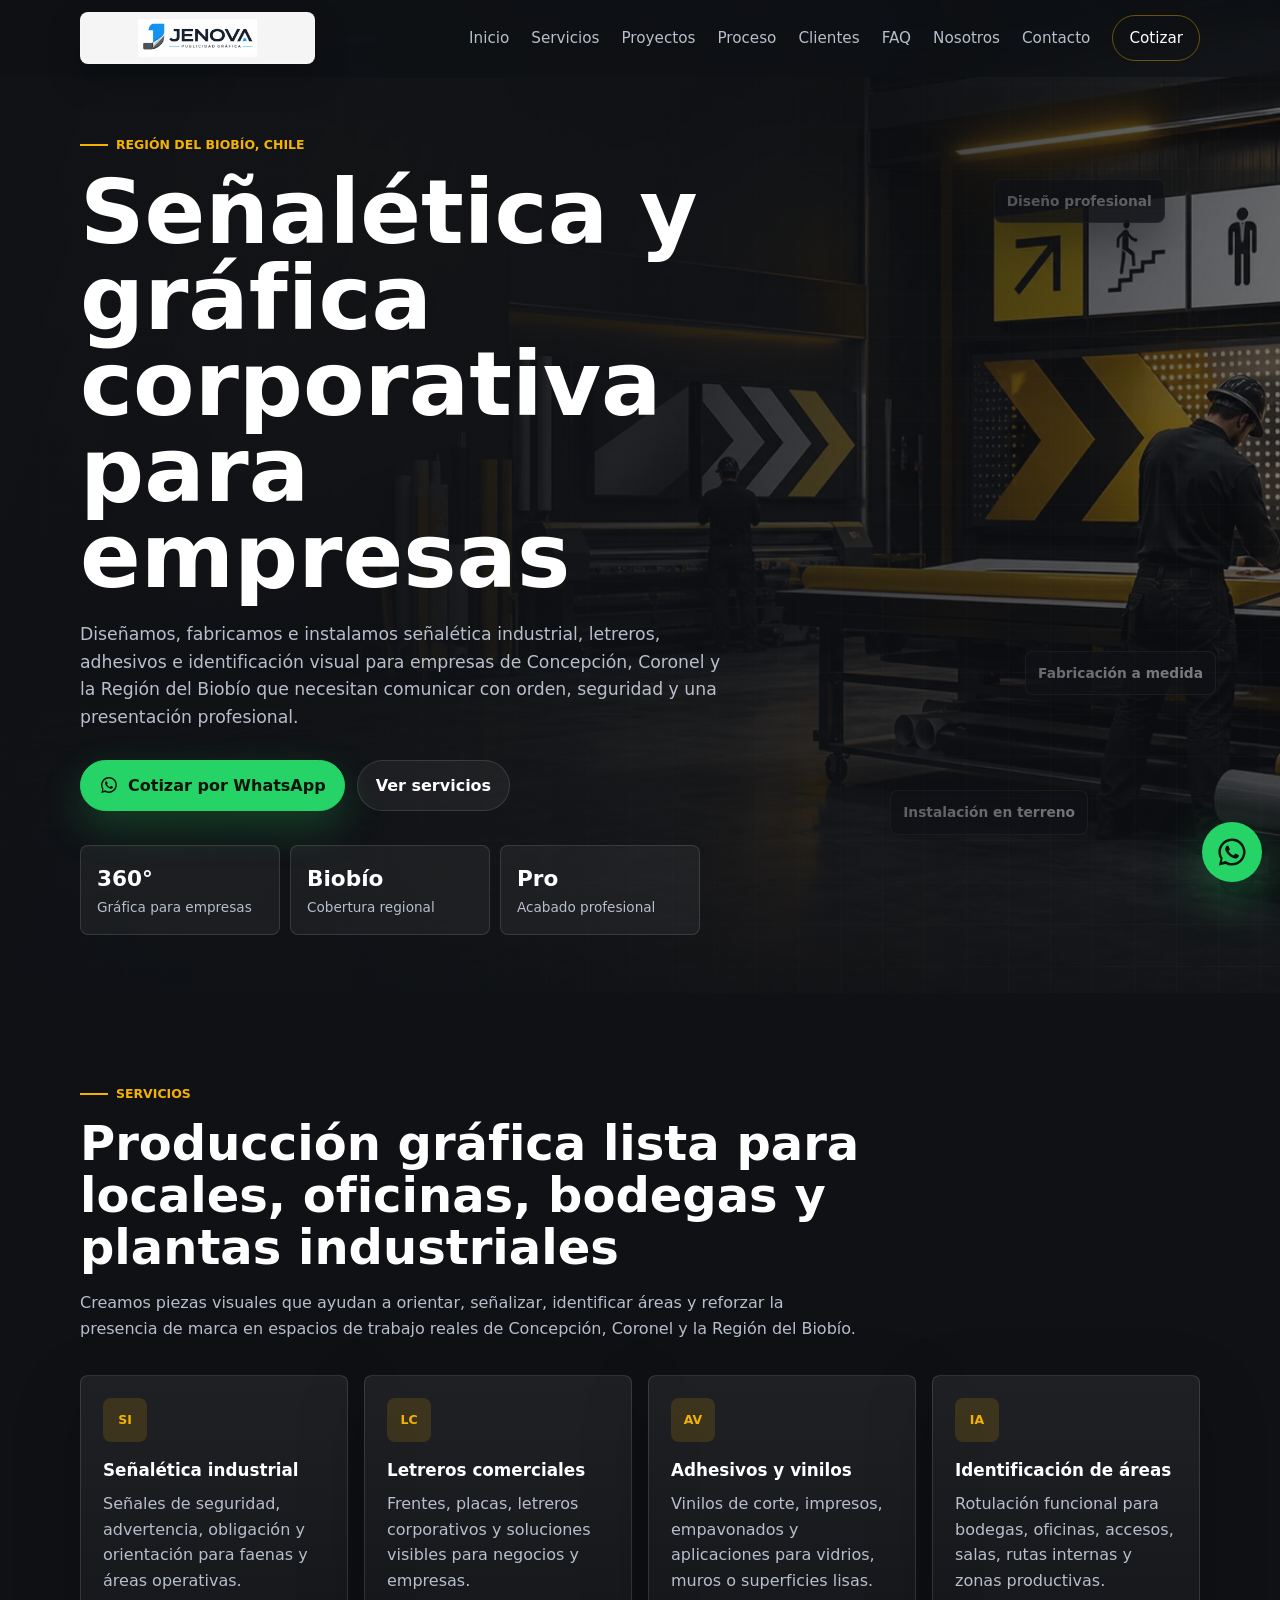
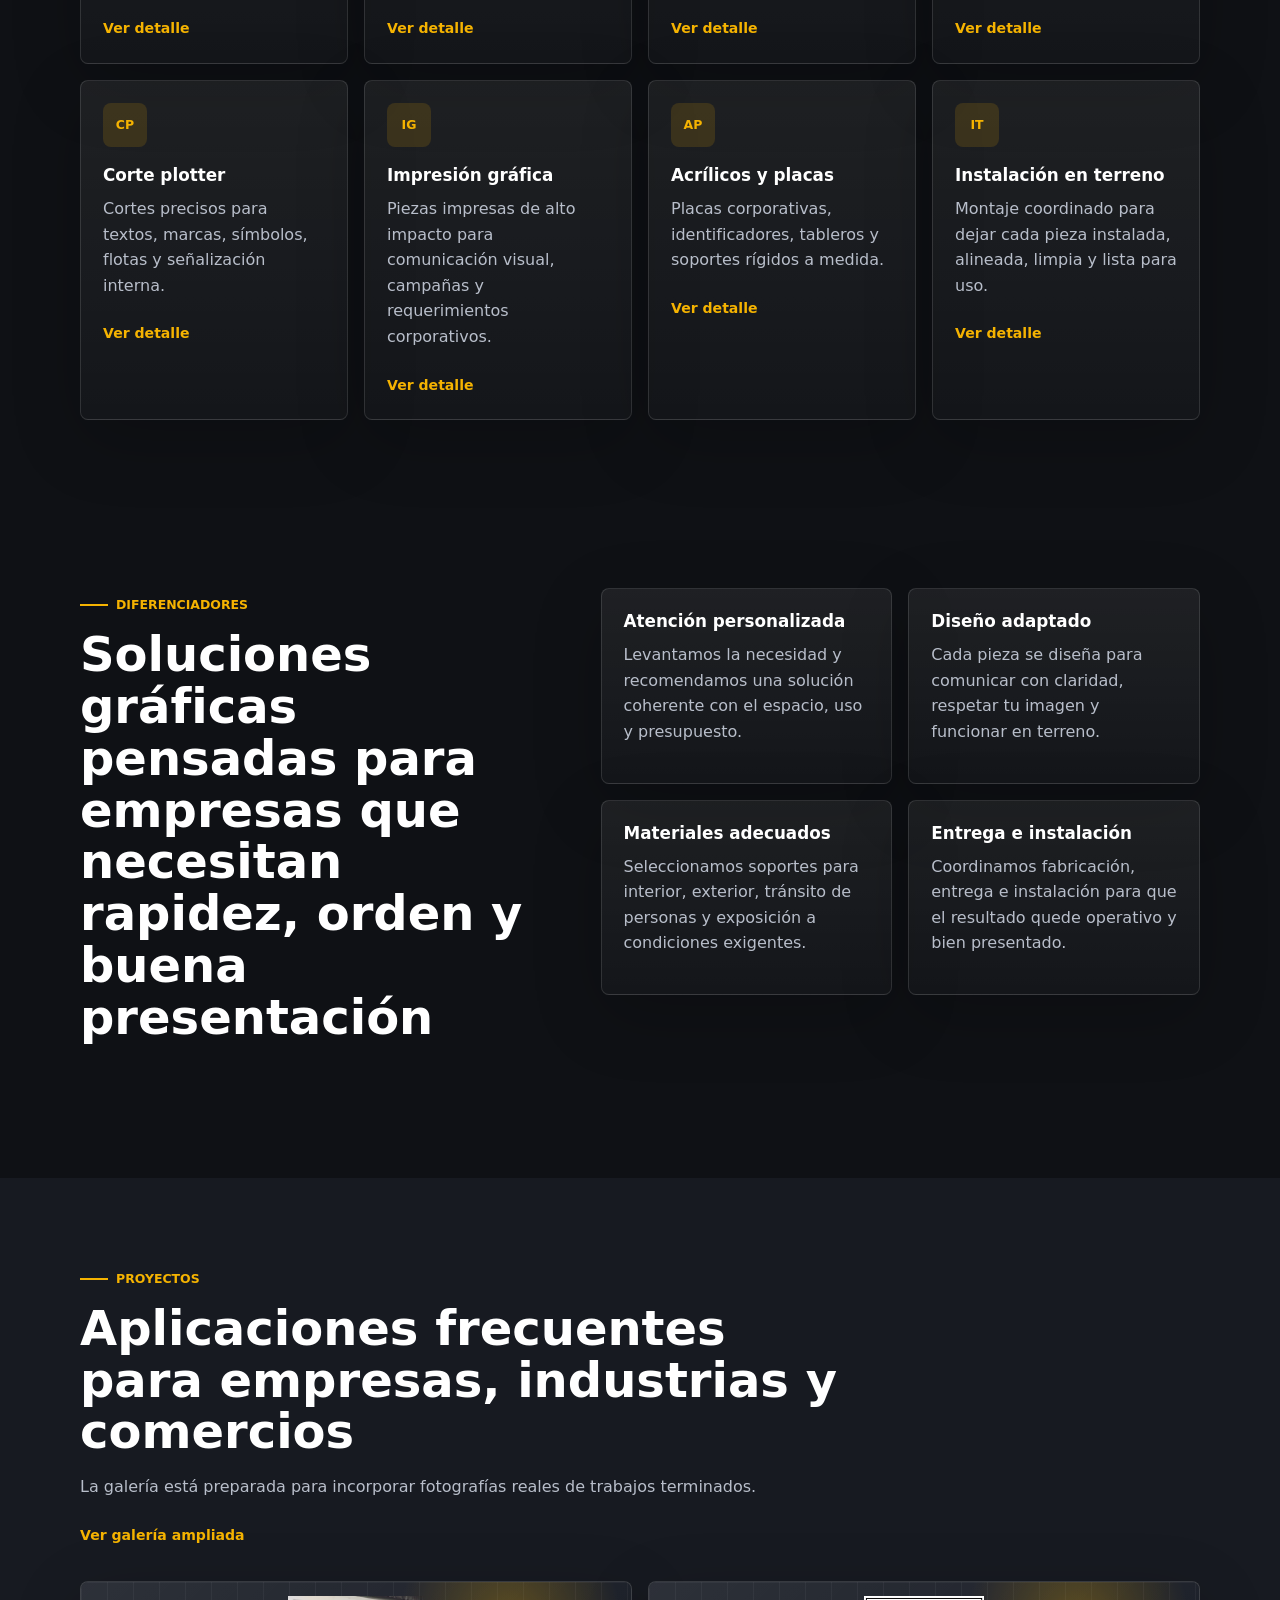
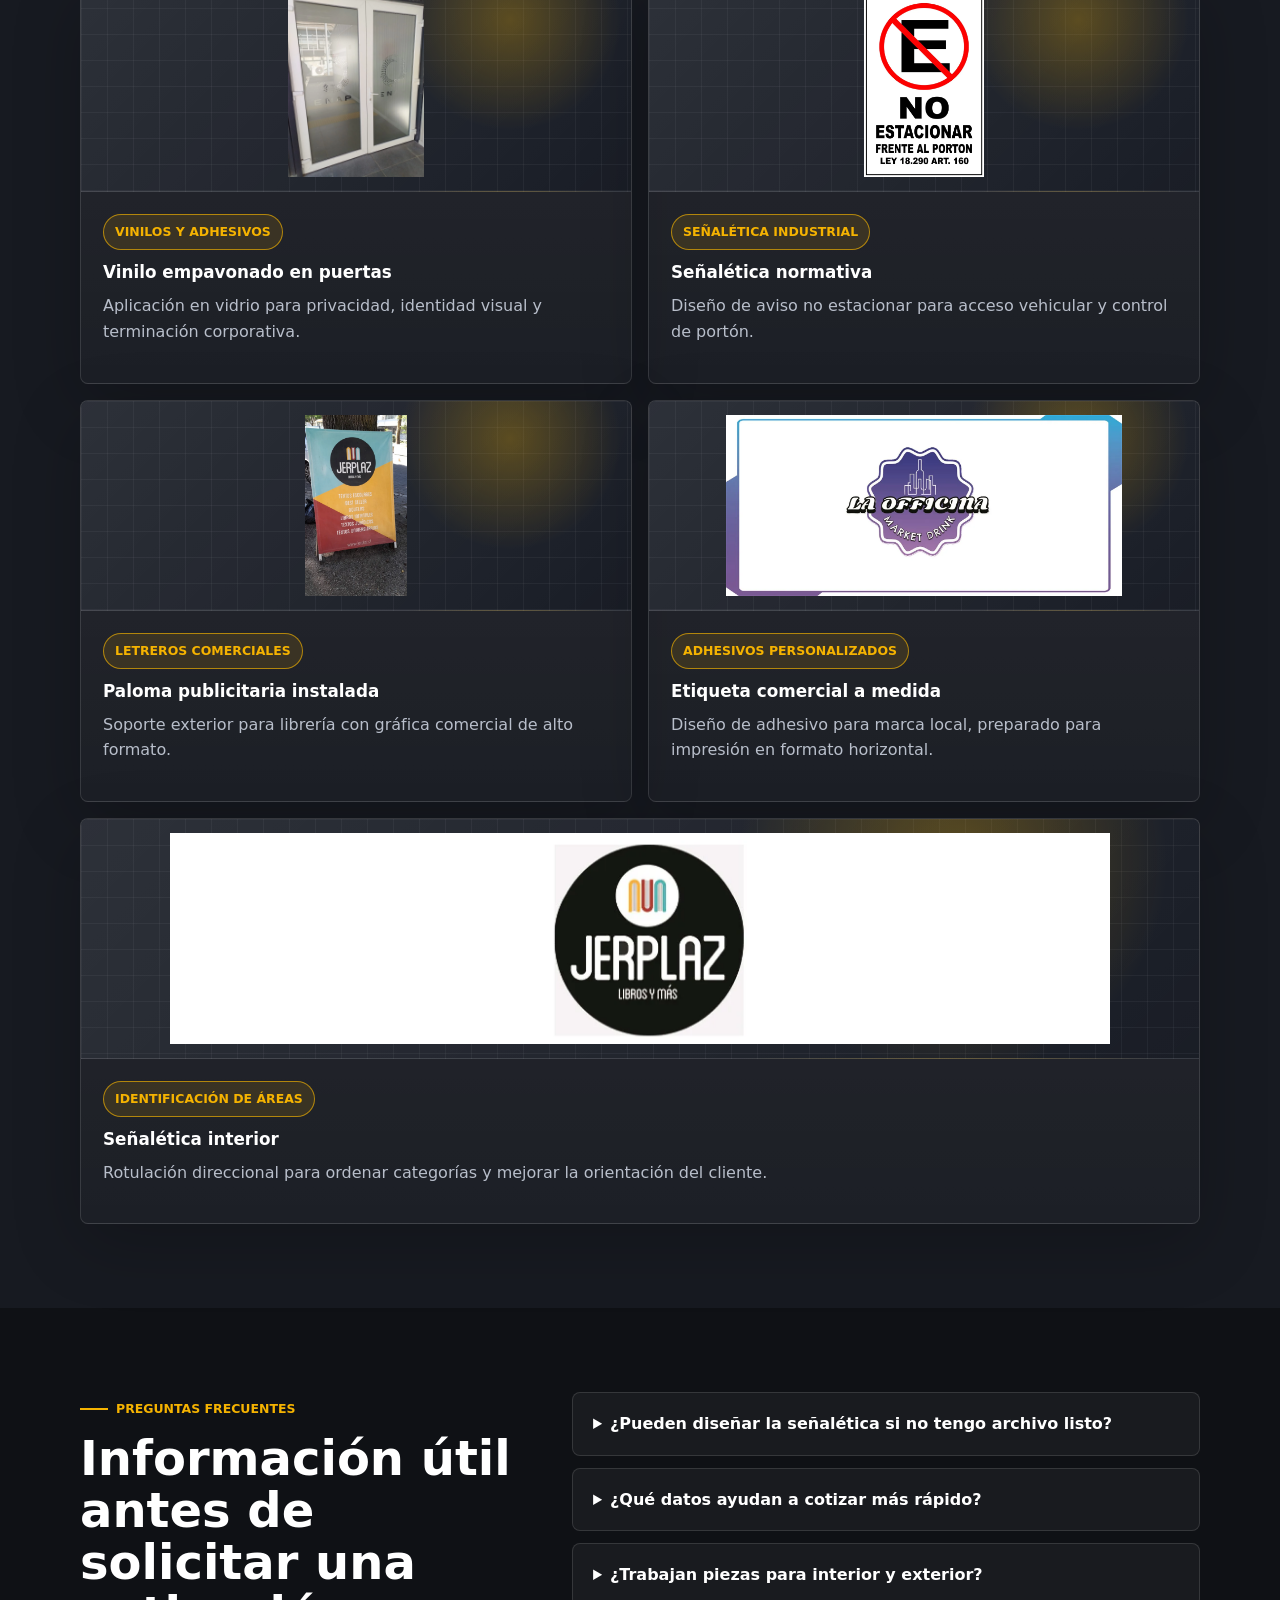
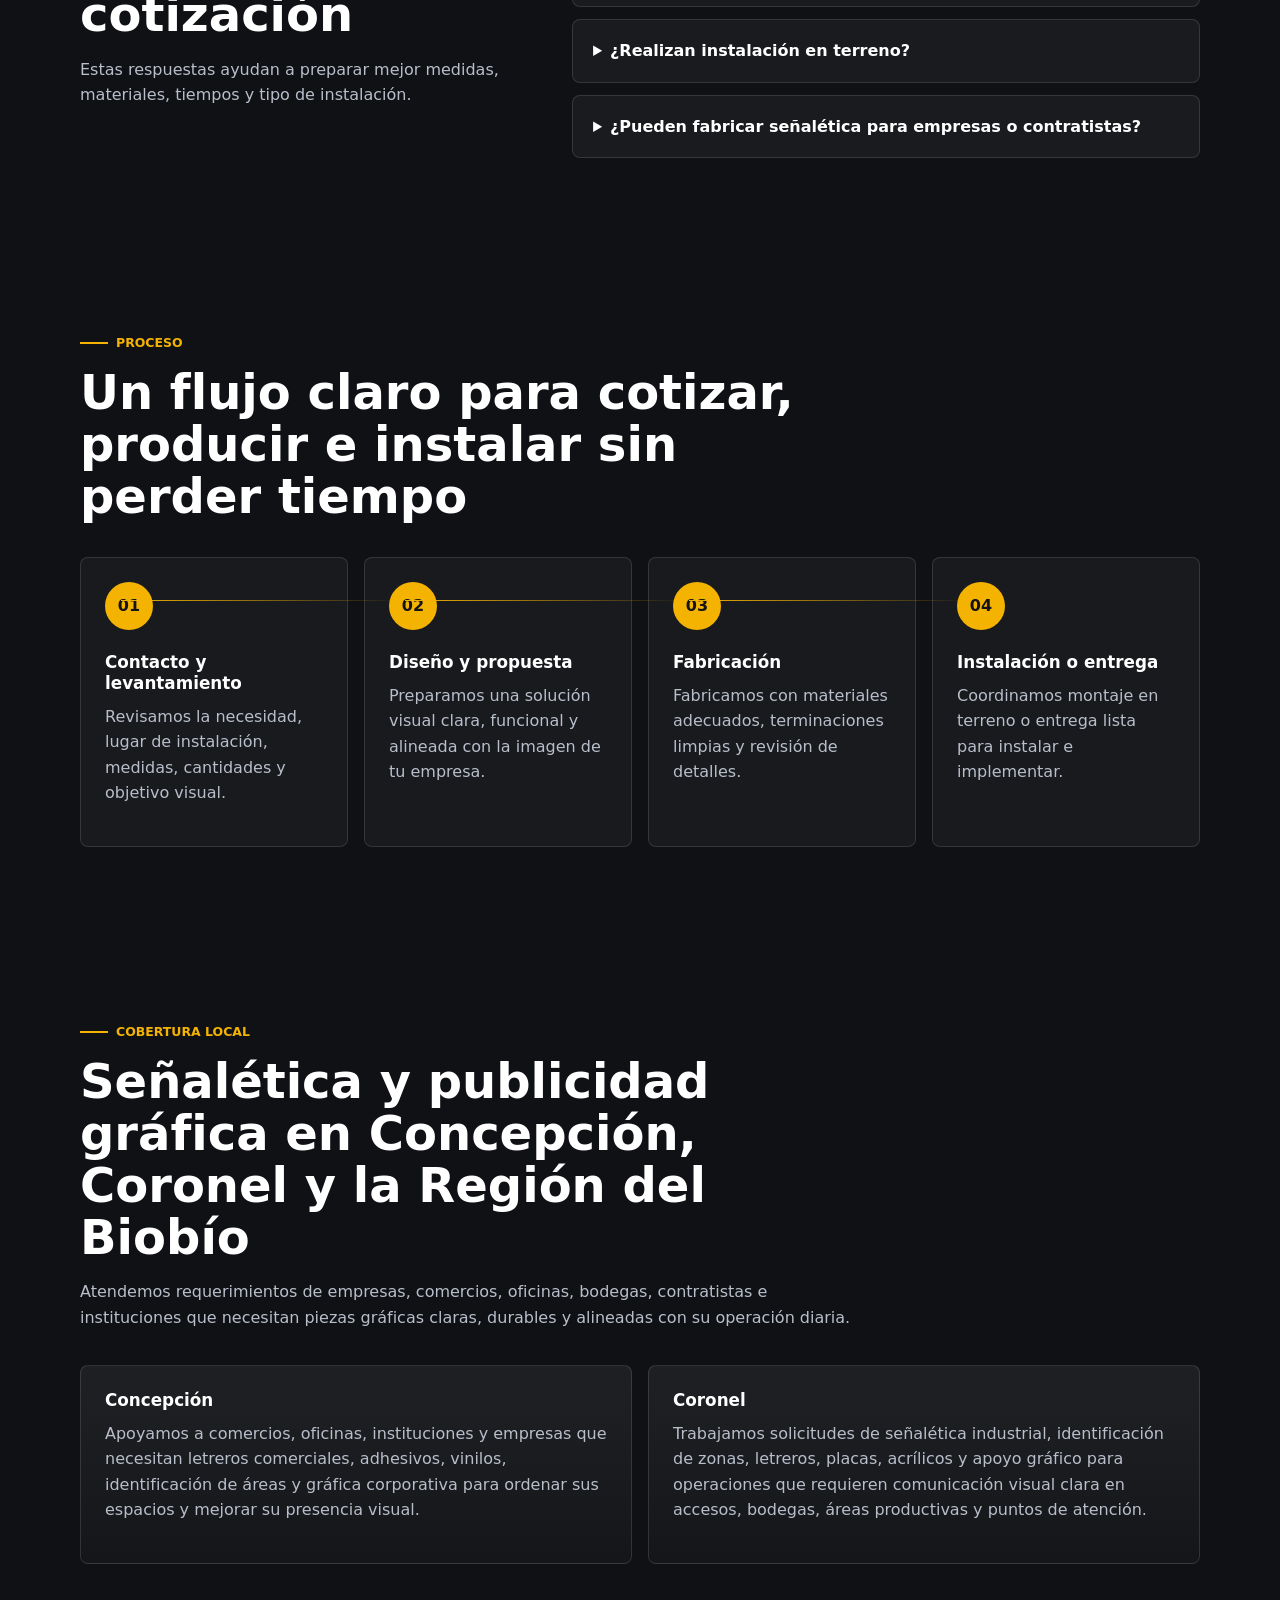
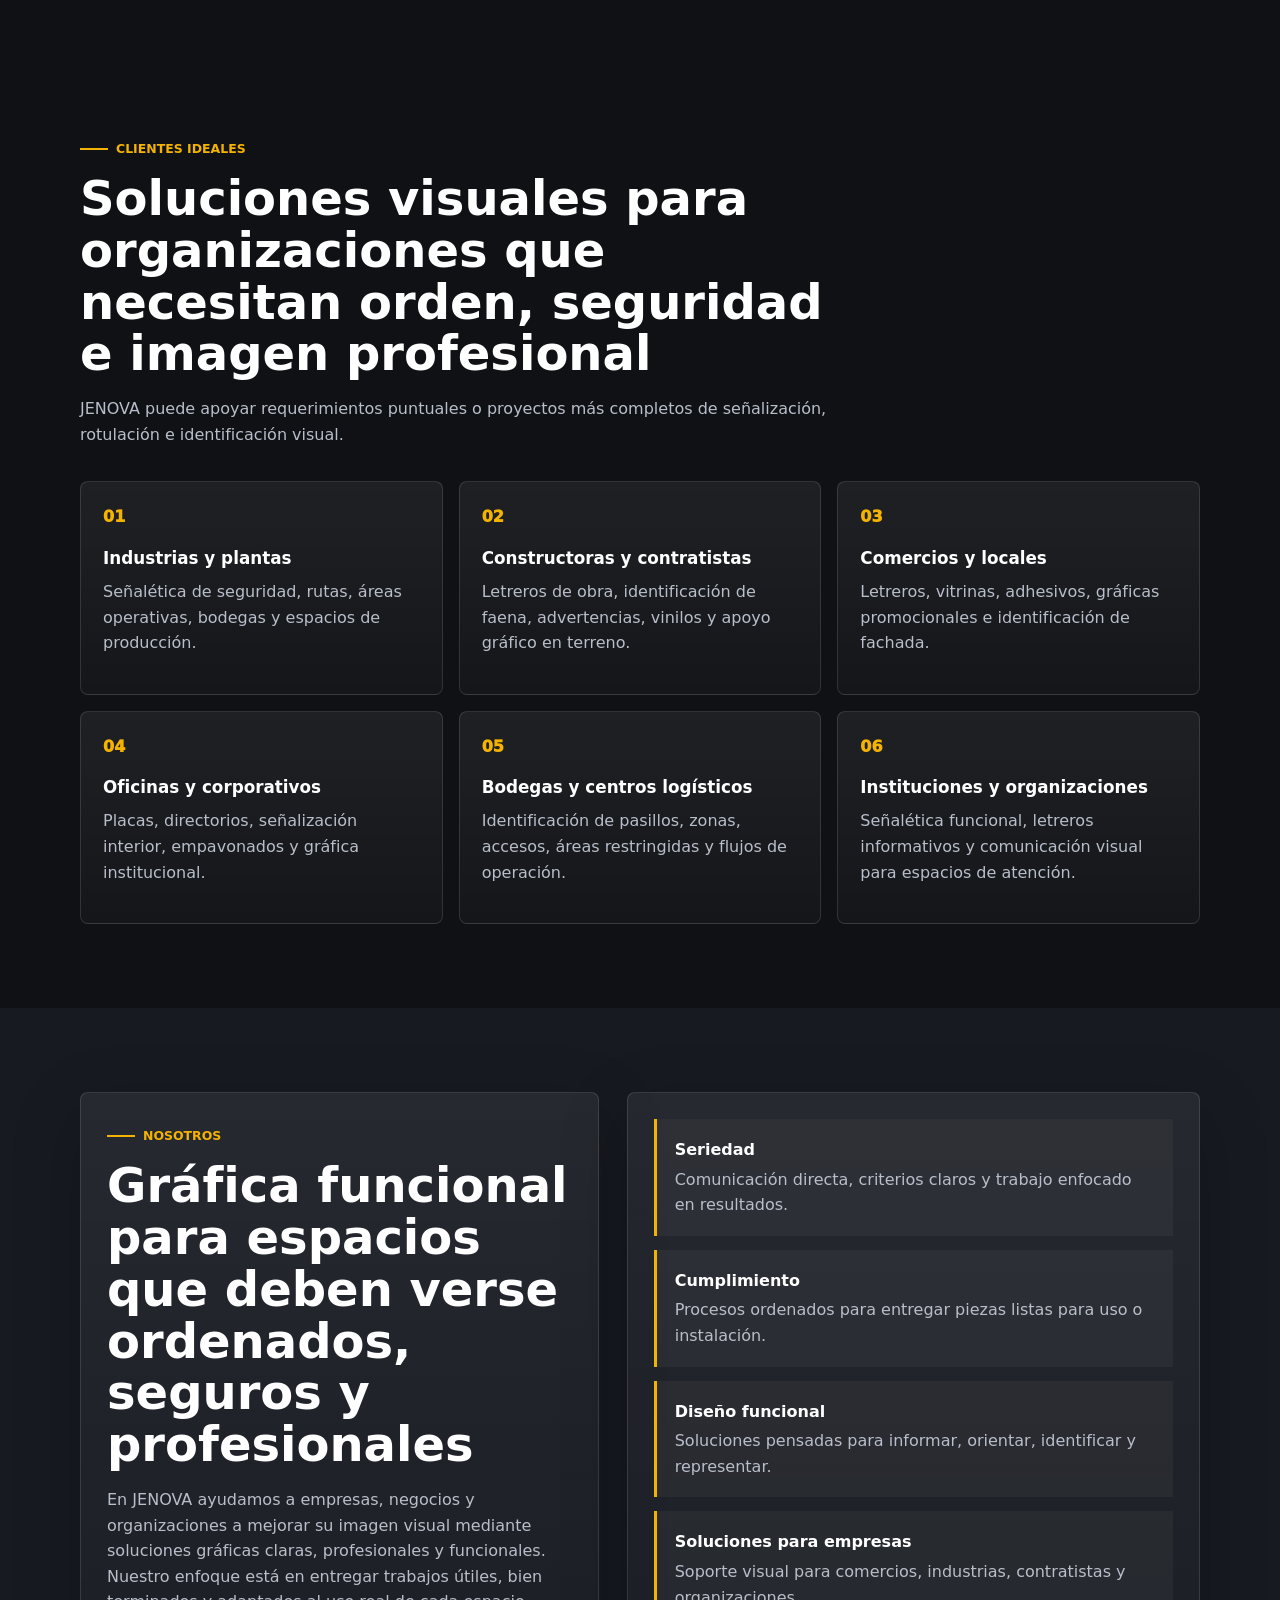
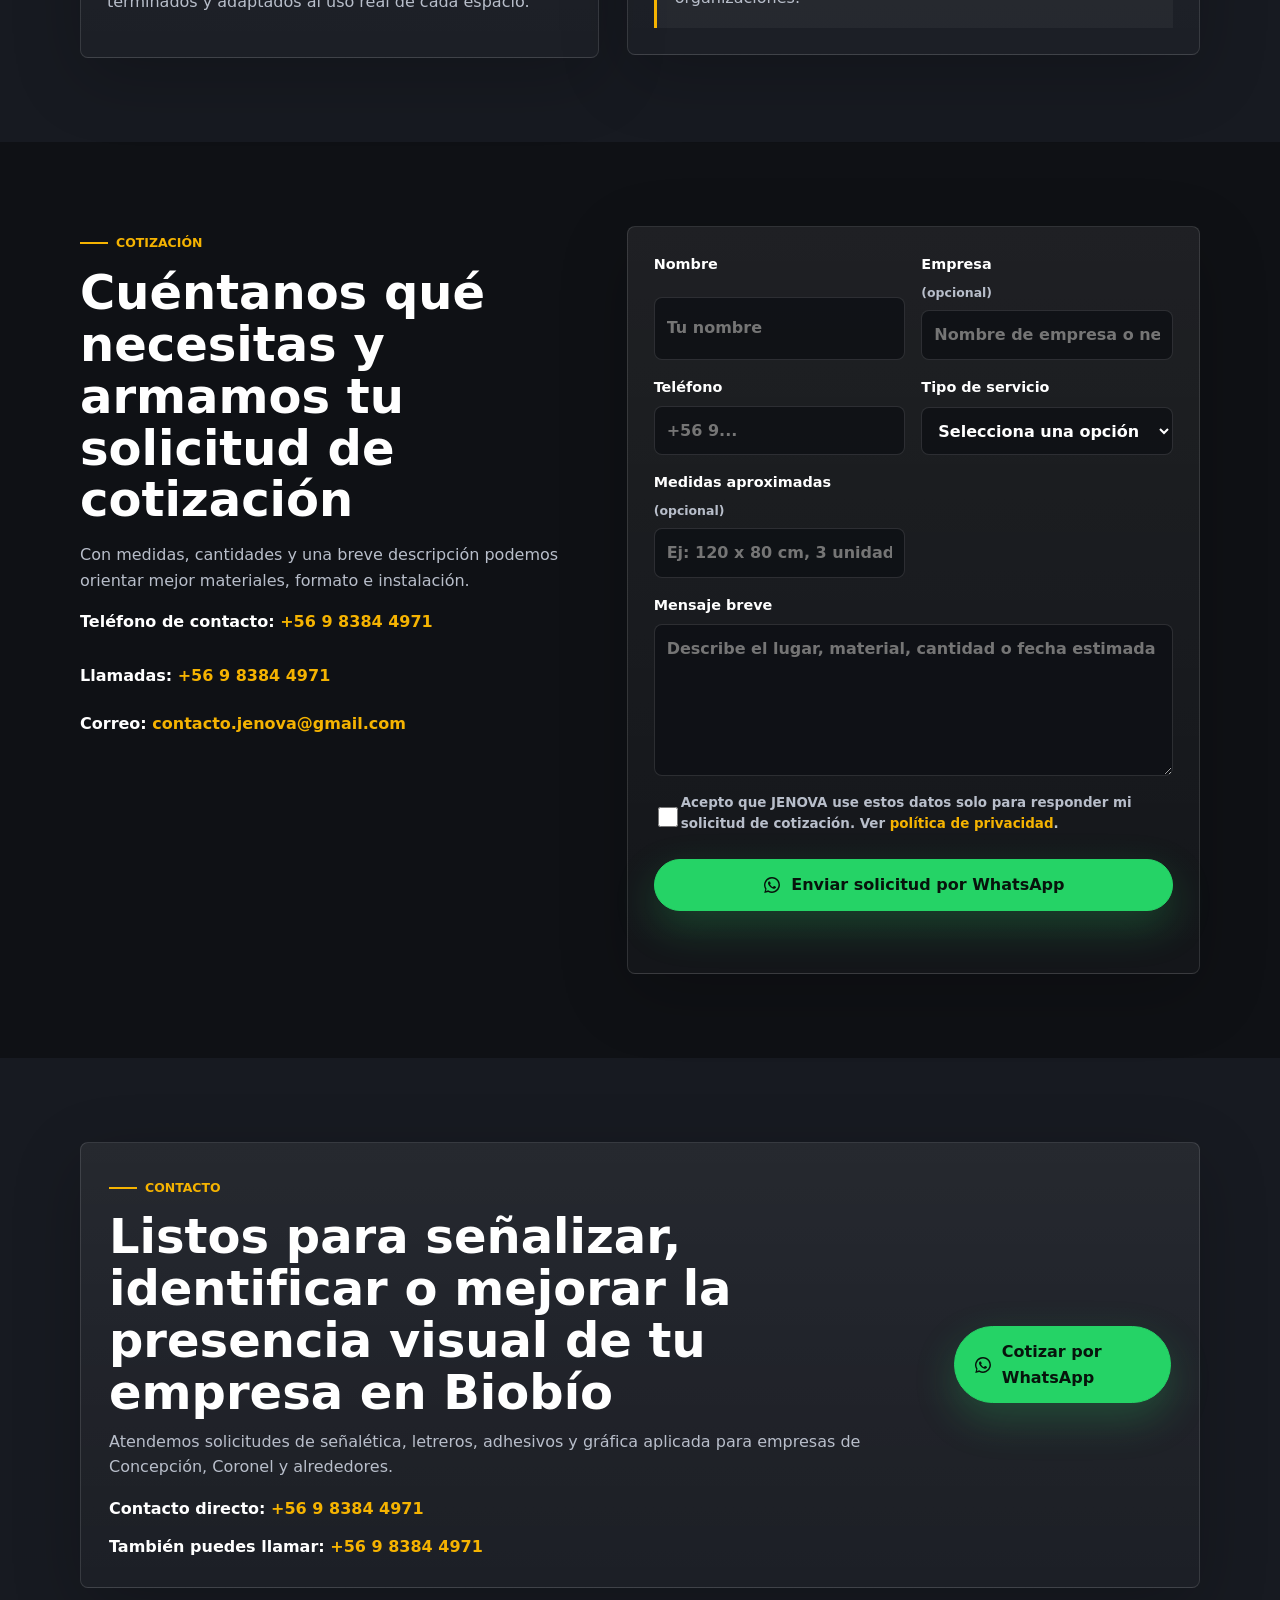
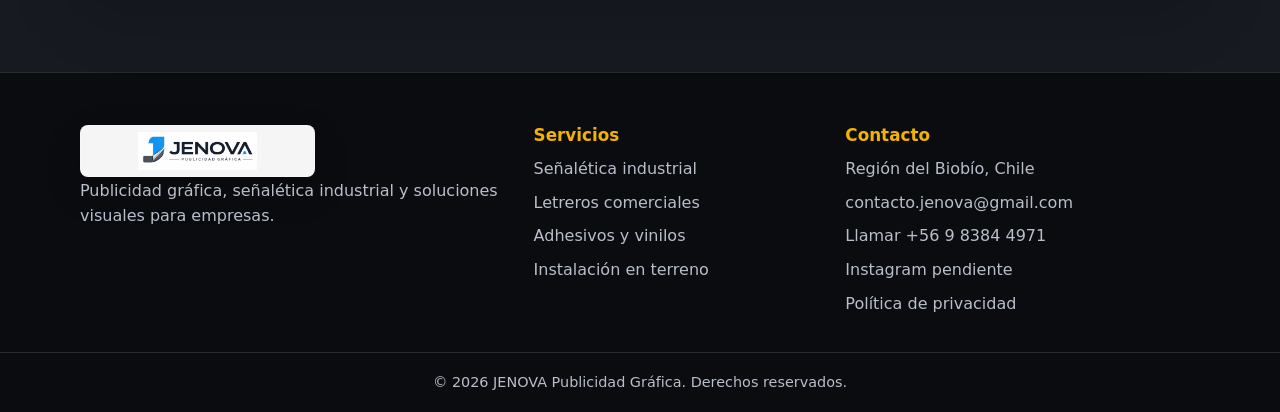
==== commit 42af41b8: ""mejorar-seo-organico-local"" ====
--- a/index.html
+++ b/index.html
@@ -25,21 +25,21 @@
     <meta property="og:type" content="website" />
     <meta property="og:locale" content="es_CL" />
     <meta property="og:url" content="https://jenova.cl/" />
-    <meta property="og:image" content="https://jenova.cl/assets/img/hero-industrial-signage.png" />
+    <meta property="og:image" content="https://jenova.cl/assets/img/hero-industrial-signage.webp" />
     <meta name="twitter:card" content="summary_large_image" />
     <link rel="canonical" href="https://jenova.cl/" />
     <link rel="icon" href="assets/icons/favicon.svg" type="image/svg+xml" />
-    <link rel="preload" href="assets/img/hero-industrial-signage.png" as="image" />
-    <link rel="stylesheet" href="css/styles.css?v=20260624-wa2" />
+    <link rel="preload" href="assets/img/hero-industrial-signage.webp" as="image" />
+    <link rel="stylesheet" href="css/styles.css?v=20260702-seo1" />
     <script type="application/ld+json">
       {
         "@context": "https://schema.org",
-        "@type": "LocalBusiness",
+        "@type": ["LocalBusiness", "ProfessionalService"],
         "@id": "https://jenova.cl/#empresa",
         "name": "JENOVA Publicidad Gráfica",
         "url": "https://jenova.cl/",
-        "logo": "https://jenova.cl/assets/img/logo-jenova-web.png",
-        "image": "https://jenova.cl/assets/img/hero-industrial-signage.png",
+        "logo": "https://jenova.cl/assets/img/logo-jenova-web.webp",
+        "image": "https://jenova.cl/assets/img/hero-industrial-signage.webp",
         "description": "Publicidad gráfica, señalética industrial, letreros comerciales, adhesivos, vinilos e identificación visual para empresas de Concepción, Coronel y la Región del Biobío.",
         "areaServed": [
           {
@@ -115,12 +115,61 @@
         ]
       }
     </script>
+    <script type="application/ld+json">
+      {
+        "@context": "https://schema.org",
+        "@type": "FAQPage",
+        "@id": "https://jenova.cl/#faq",
+        "mainEntity": [
+          {
+            "@type": "Question",
+            "name": "¿Pueden diseñar la señalética si no tengo archivo listo?",
+            "acceptedAnswer": {
+              "@type": "Answer",
+              "text": "Sí. JENOVA puede preparar una propuesta visual según el uso, medidas, información requerida e imagen de la empresa."
+            }
+          },
+          {
+            "@type": "Question",
+            "name": "¿Qué datos ayudan a cotizar más rápido?",
+            "acceptedAnswer": {
+              "@type": "Answer",
+              "text": "Medidas aproximadas, cantidad de piezas, lugar de instalación, material deseado y una foto del espacio ayudan a cotizar con mayor precisión."
+            }
+          },
+          {
+            "@type": "Question",
+            "name": "¿Trabajan piezas para interior y exterior?",
+            "acceptedAnswer": {
+              "@type": "Answer",
+              "text": "Sí. La elección de material depende de exposición al sol, humedad, manipulación, tránsito y duración esperada."
+            }
+          },
+          {
+            "@type": "Question",
+            "name": "¿Realizan instalación en terreno?",
+            "acceptedAnswer": {
+              "@type": "Answer",
+              "text": "Sí. La instalación se coordina según ubicación, superficie, altura, seguridad del montaje y disponibilidad del espacio."
+            }
+          },
+          {
+            "@type": "Question",
+            "name": "¿Pueden fabricar señalética para empresas o contratistas?",
+            "acceptedAnswer": {
+              "@type": "Answer",
+              "text": "Sí. El sitio está pensado para requerimientos corporativos, industriales, comerciales y operativos."
+            }
+          }
+        ]
+      }
+    </script>
   </head>
   <body>
     <header class="site-header" data-header>
       <nav class="navbar" aria-label="Navegación principal">
         <a class="brand brand-image" href="#inicio" aria-label="Ir al inicio">
-          <img src="assets/img/logo-jenova-web.png" alt="JENOVA Publicidad Gráfica" />
+          <img src="assets/img/logo-jenova-web.webp" alt="JENOVA Publicidad Gráfica" />
         </a>
 
         <button class="nav-toggle" type="button" aria-label="Abrir menú" aria-expanded="false" data-nav-toggle>
@@ -185,7 +234,7 @@
 
           <div class="hero-visual reveal" style="--delay: 120ms">
             <img
-              src="assets/img/hero-industrial-signage.png"
+              src="assets/img/hero-industrial-signage.webp"
               alt="Mockup profesional de señalética, letreros y gráfica industrial"
             />
             <div class="floating-card card-one">Diseño profesional</div>
@@ -300,15 +349,12 @@
             <!--
               Cuando tengas fotos reales, guarda las imágenes en assets/img/proyectos/
               y reemplaza cada div.project-image por:
-              <img class="project-photo" src="assets/img/proyectos/nombre-del-archivo.webp" alt="Descripción del proyecto"
-                loading="lazy"
-                decoding="async"
-              />
+              imagen del proyecto: ruta-del-archivo, con alt descriptivo, loading="lazy" y decoding="async"
             -->
             <article class="project-card reveal">
               <img
                 class="project-photo"
-                src="assets/img/proyectos/vinilo-empavonado-puertas-enap.jpg"
+                src="assets/img/proyectos/vinilo-empavonado-puertas-enap.webp"
                 alt="Vinilo empavonado instalado en puertas de acceso"
                 loading="lazy"
                 decoding="async"
@@ -322,7 +368,7 @@
             <article class="project-card reveal">
               <img
                 class="project-photo"
-                src="assets/img/proyectos/senal-no-estacionar-porton.jpg"
+                src="assets/img/proyectos/senal-no-estacionar-porton.webp"
                 alt="Señalética no estacionar frente al portón"
                 loading="lazy"
                 decoding="async"
@@ -336,7 +382,7 @@
             <article class="project-card reveal">
               <img
                 class="project-photo"
-                src="assets/img/proyectos/paloma-jerplaz-instalada.jpg"
+                src="assets/img/proyectos/paloma-jerplaz-instalada.webp"
                 alt="Paloma publicitaria Jerplaz instalada en exterior"
                 loading="lazy"
                 decoding="async"
@@ -350,7 +396,7 @@
             <article class="project-card reveal">
               <img
                 class="project-photo"
-                src="assets/img/proyectos/etiqueta-la-officina-60x27.jpg"
+                src="assets/img/proyectos/etiqueta-la-officina-60x27.webp"
                 alt="Etiqueta adhesiva La Officina Market Drink"
                 loading="lazy"
                 decoding="async"
@@ -364,7 +410,7 @@
             <article class="project-card reveal project-wide">
               <img
                 class="project-photo"
-                src="assets/img/proyectos/senaletica-interior-jerplaz.jpg"
+                src="assets/img/proyectos/senaletica-interior-jerplaz.webp"
                 alt="Diseño de señalética interior para librería"
                 loading="lazy"
                 decoding="async"
@@ -443,6 +489,37 @@
               <p>Coordinamos montaje en terreno o entrega lista para instalar e implementar.</p>
             </li>
           </ol>
+        </div>
+      </section>
+
+
+      <section class="section coverage" id="cobertura">
+        <div class="container">
+          <div class="section-heading reveal">
+            <span class="eyebrow">Cobertura local</span>
+            <h2>Señalética y publicidad gráfica en Concepción, Coronel y la Región del Biobío</h2>
+            <p>
+              Atendemos requerimientos de empresas, comercios, oficinas, bodegas, contratistas e instituciones que necesitan
+              piezas gráficas claras, durables y alineadas con su operación diaria.
+            </p>
+          </div>
+          <div class="coverage-grid">
+            <article class="coverage-card reveal">
+              <h3>Concepción</h3>
+              <p>
+                Apoyamos a comercios, oficinas, instituciones y empresas que necesitan letreros comerciales, adhesivos,
+                vinilos, identificación de áreas y gráfica corporativa para ordenar sus espacios y mejorar su presencia visual.
+              </p>
+            </article>
+            <article class="coverage-card reveal">
+              <h3>Coronel</h3>
+              <p>
+                Trabajamos solicitudes de señalética industrial, identificación de zonas, letreros, placas, acrílicos y apoyo
+                gráfico para operaciones que requieren comunicación visual clara en accesos, bodegas, áreas productivas y puntos de atención.
+              </p>
+            </article>
+          </div>
+          <!-- TODO: confirmar si JENOVA atiende también Talcahuano, San Pedro de la Paz, Chiguayante, Hualpén, Los Ángeles u otras comunas antes de agregarlas al contenido local. -->
         </div>
       </section>
 
@@ -638,7 +715,7 @@
       <div class="container footer-grid">
         <div>
           <a class="brand brand-image" href="#inicio">
-            <img src="assets/img/logo-jenova-web.png" alt="JENOVA Publicidad Gráfica" />
+            <img src="assets/img/logo-jenova-web.webp" alt="JENOVA Publicidad Gráfica" />
           </a>
           <p>Publicidad gráfica, señalética industrial y soluciones visuales para empresas.</p>
         </div>
--- a/css/styles.css
+++ b/css/styles.css
@@ -761,6 +761,52 @@
 
 .client-types {
   background: var(--bg);
+}
+
+.coverage-grid {
+  display: grid;
+  grid-template-columns: repeat(2, minmax(0, 1fr));
+  gap: 16px;
+}
+
+.coverage-card,
+.service-quote-strip {
+  border: 1px solid var(--line);
+  border-radius: var(--radius);
+  background: linear-gradient(180deg, rgba(255, 255, 255, 0.065), rgba(255, 255, 255, 0.025));
+  padding: 24px;
+}
+
+.coverage-card h3,
+.service-quote-strip h2 {
+  color: var(--text);
+}
+
+.service-quote-strip {
+  margin-top: 18px;
+}
+
+.service-quote-strip .btn {
+  margin-top: 8px;
+}
+
+.related-links {
+  display: flex;
+  flex-wrap: wrap;
+  gap: 10px;
+  margin-top: 18px;
+}
+
+.related-links a {
+  display: inline-flex;
+  align-items: center;
+  min-height: 40px;
+  padding: 8px 12px;
+  border: 1px solid var(--line);
+  border-radius: 999px;
+  color: var(--accent);
+  font-weight: 800;
+  font-size: 0.86rem;
 }
 
 .client-grid {
@@ -1230,6 +1276,7 @@
 
   .hero-stats,
   .benefit-grid,
+  .coverage-grid,
   .process-line,
   .project-gallery,
   .client-grid,
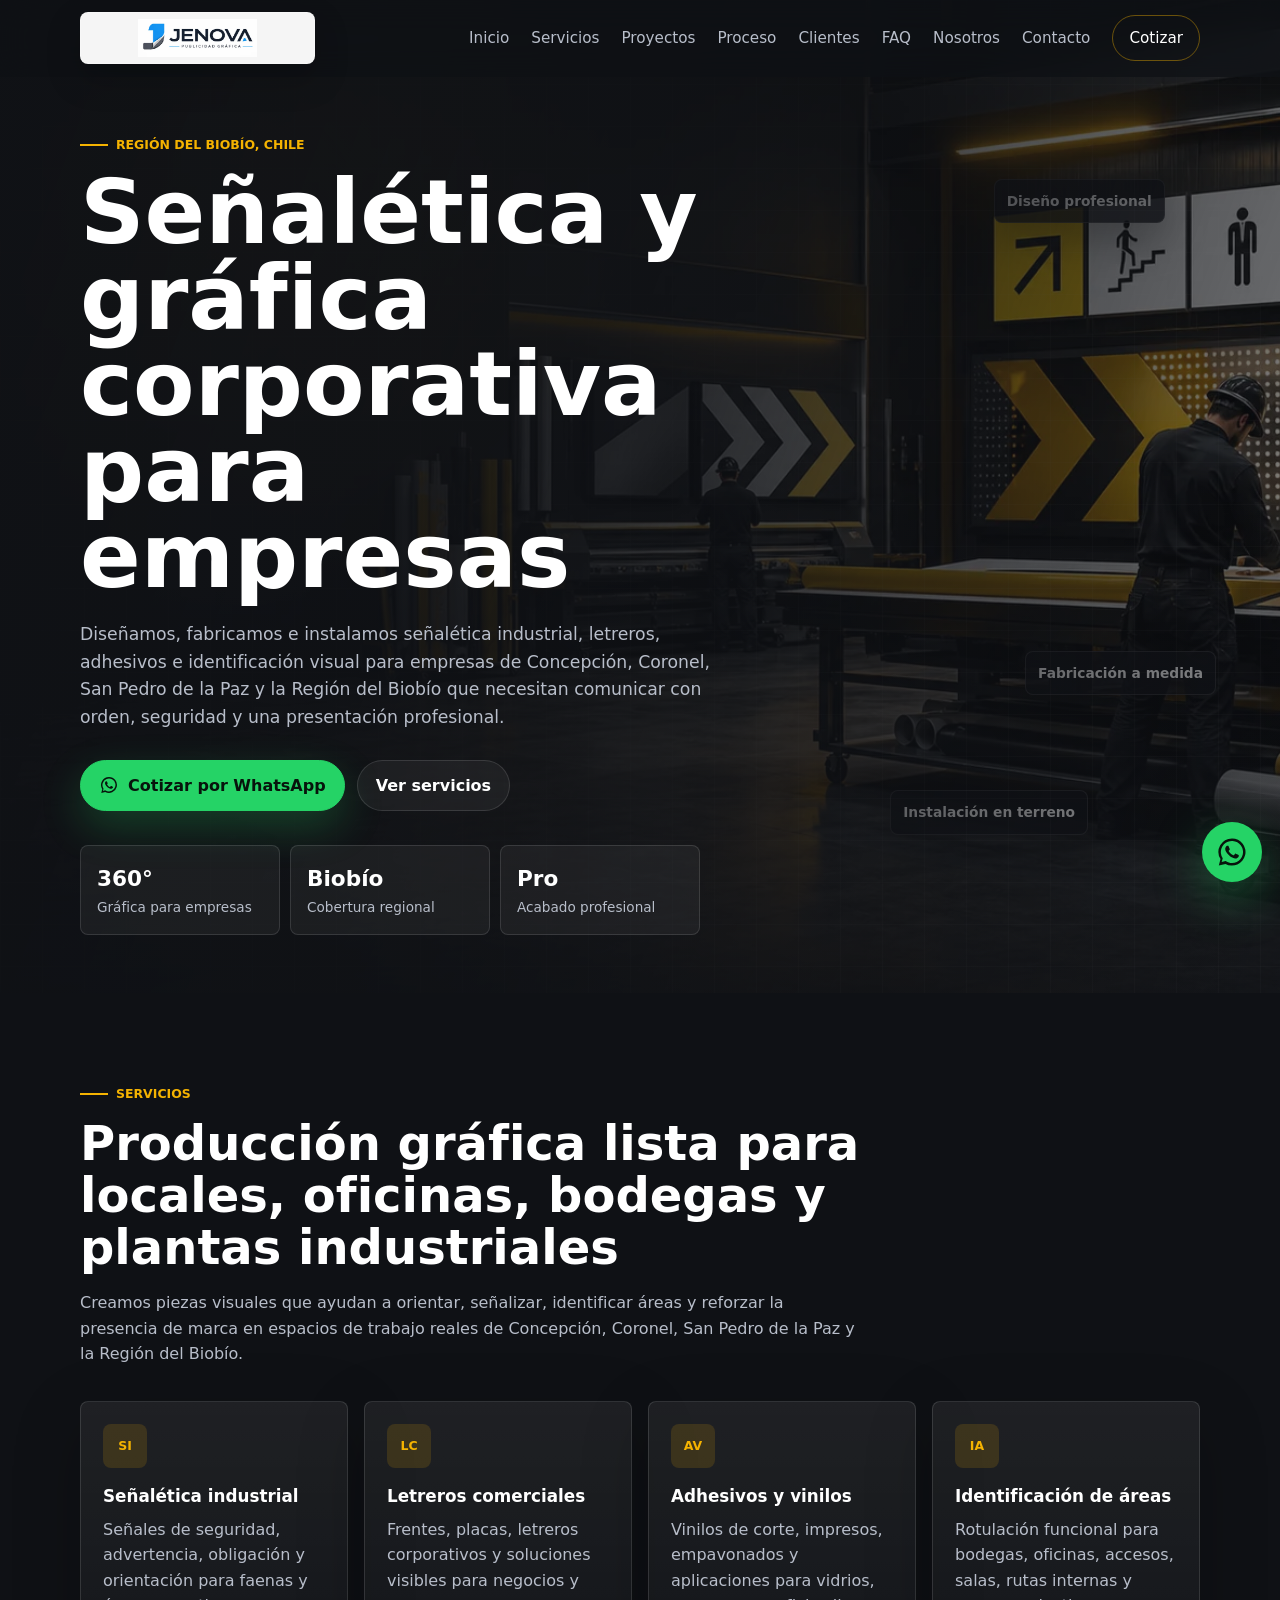
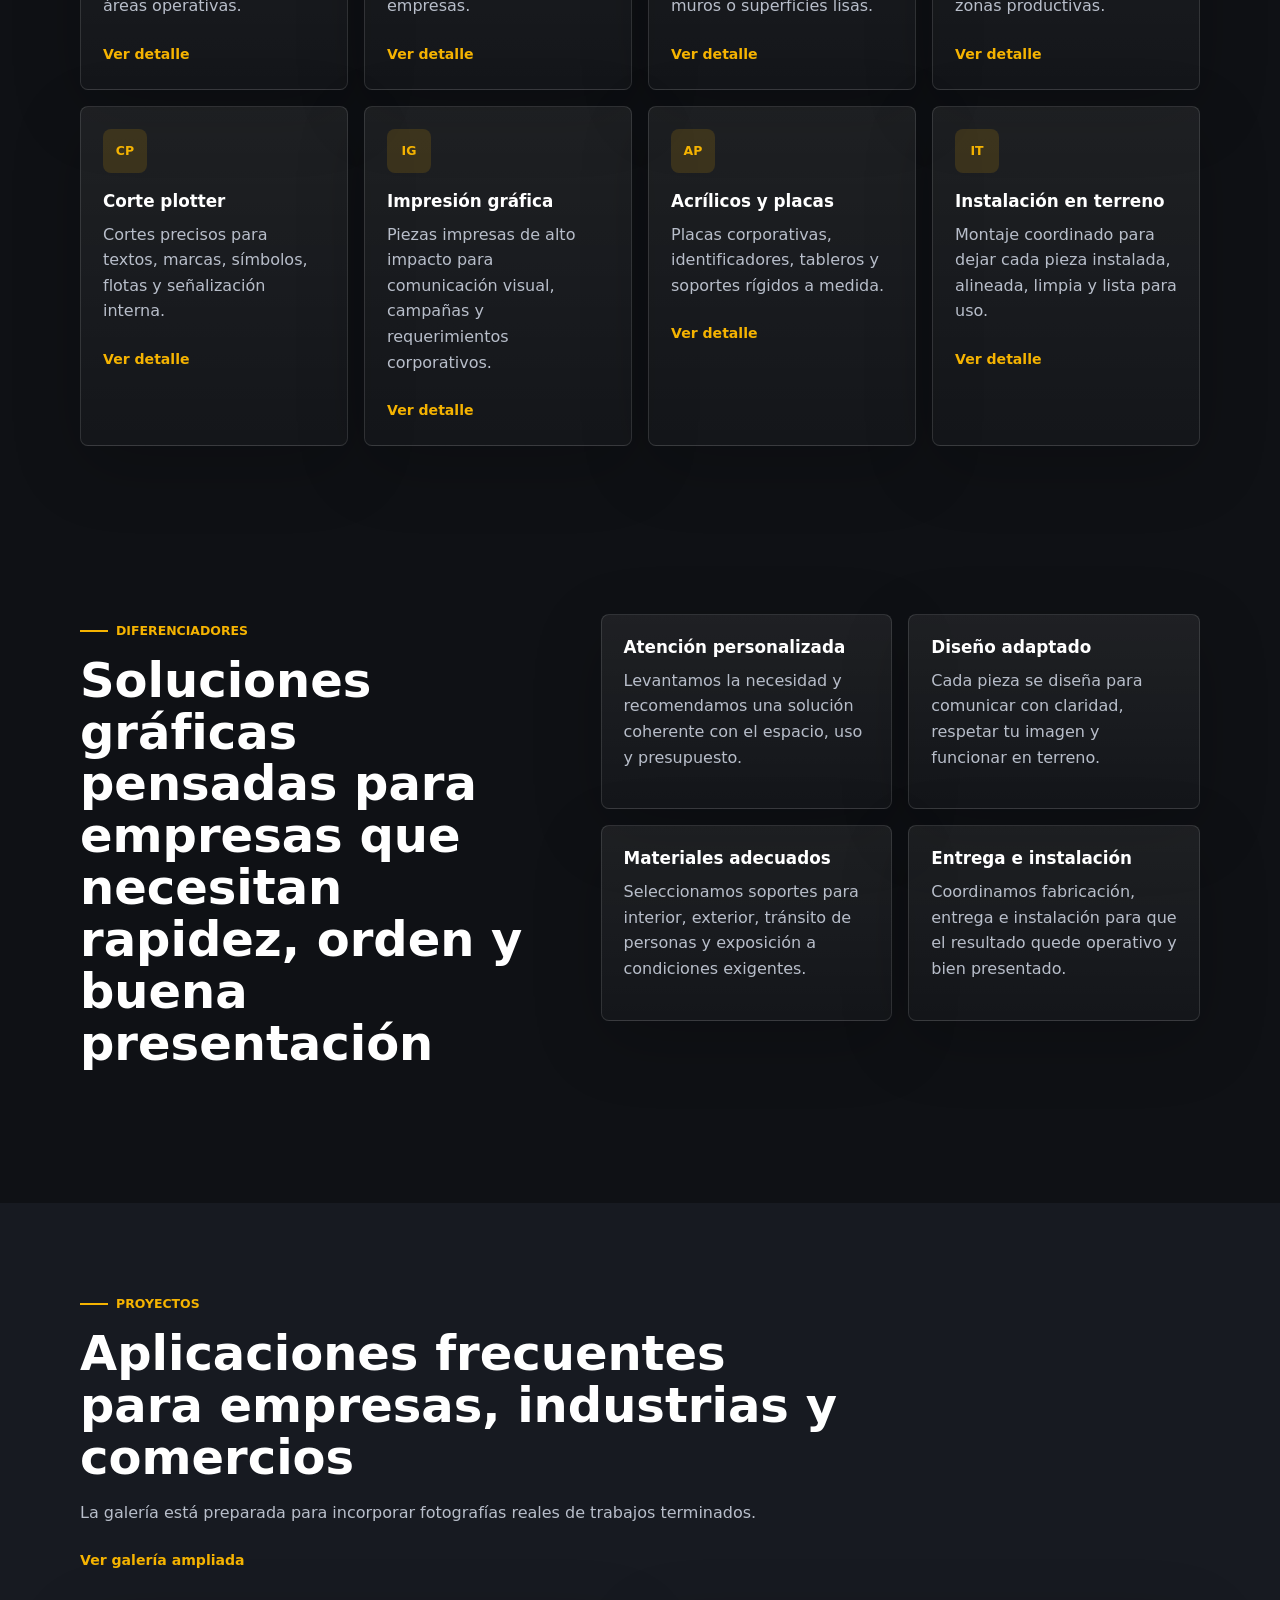
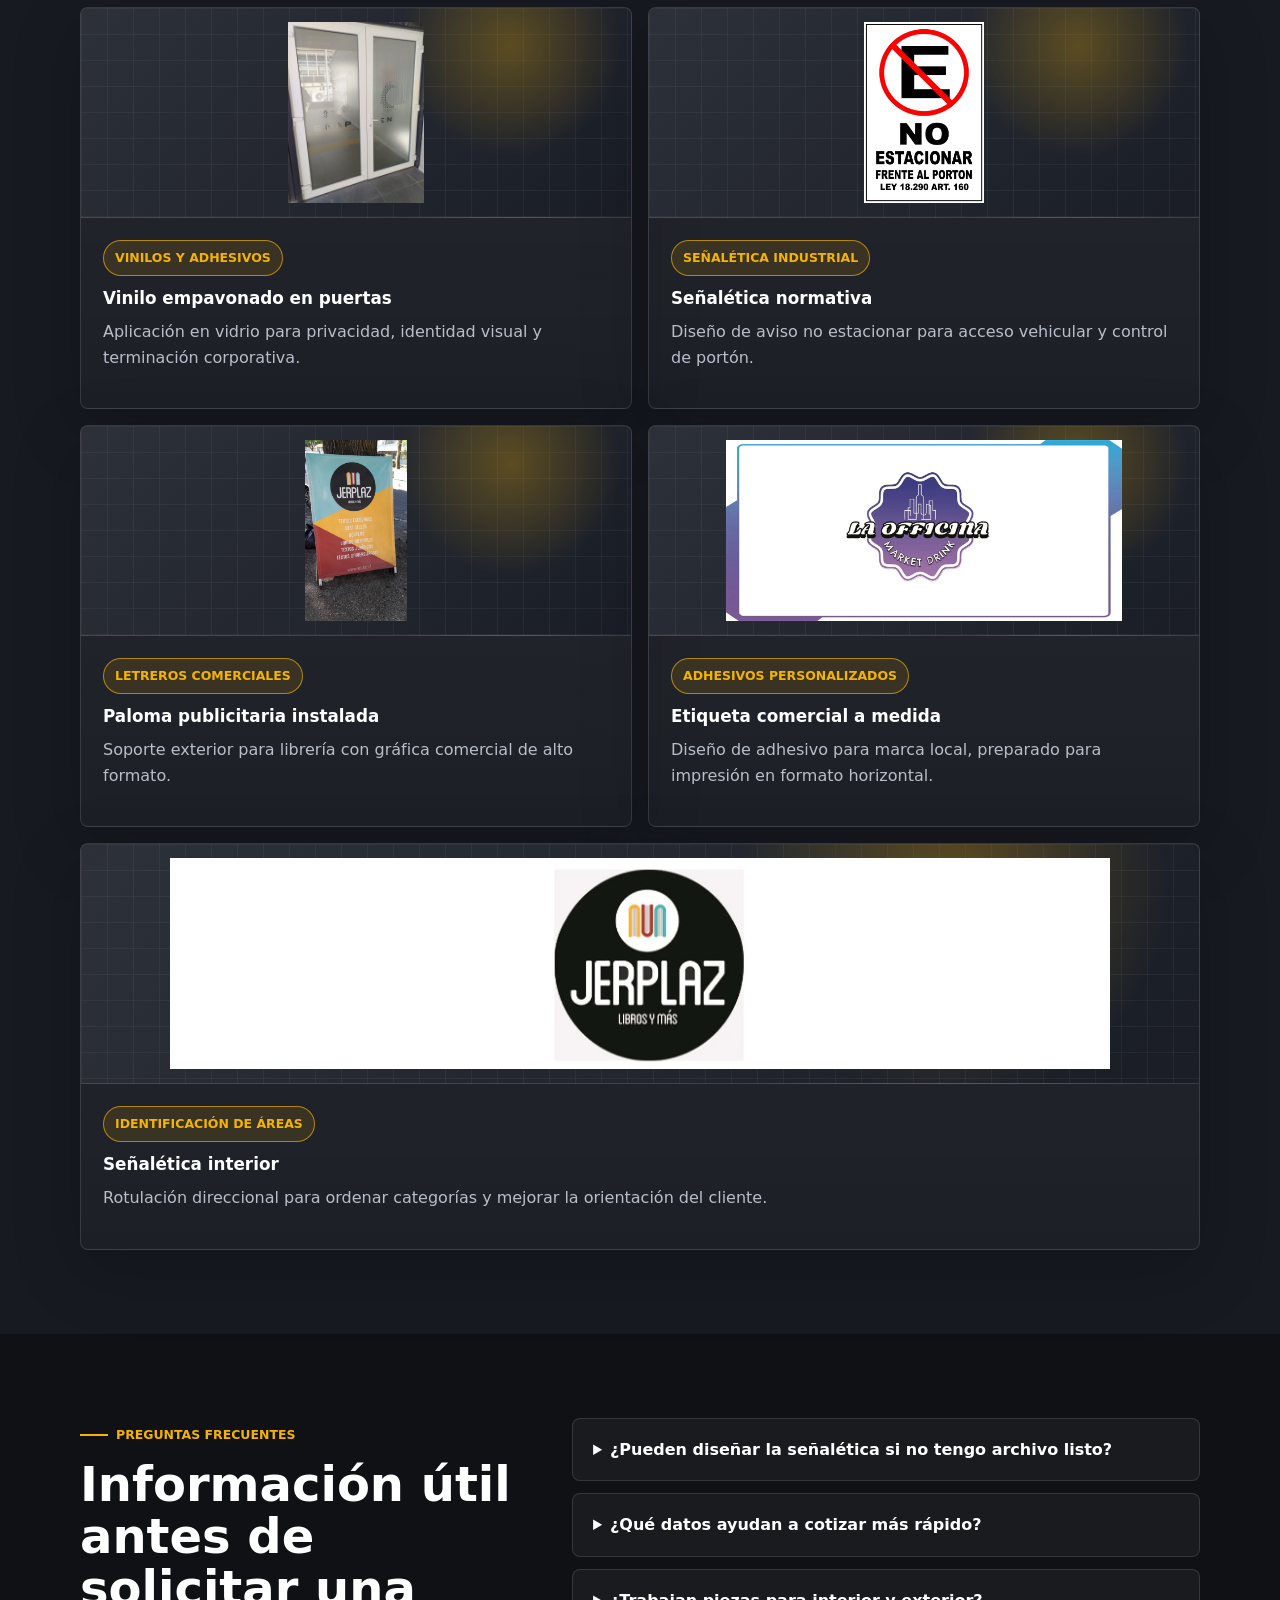
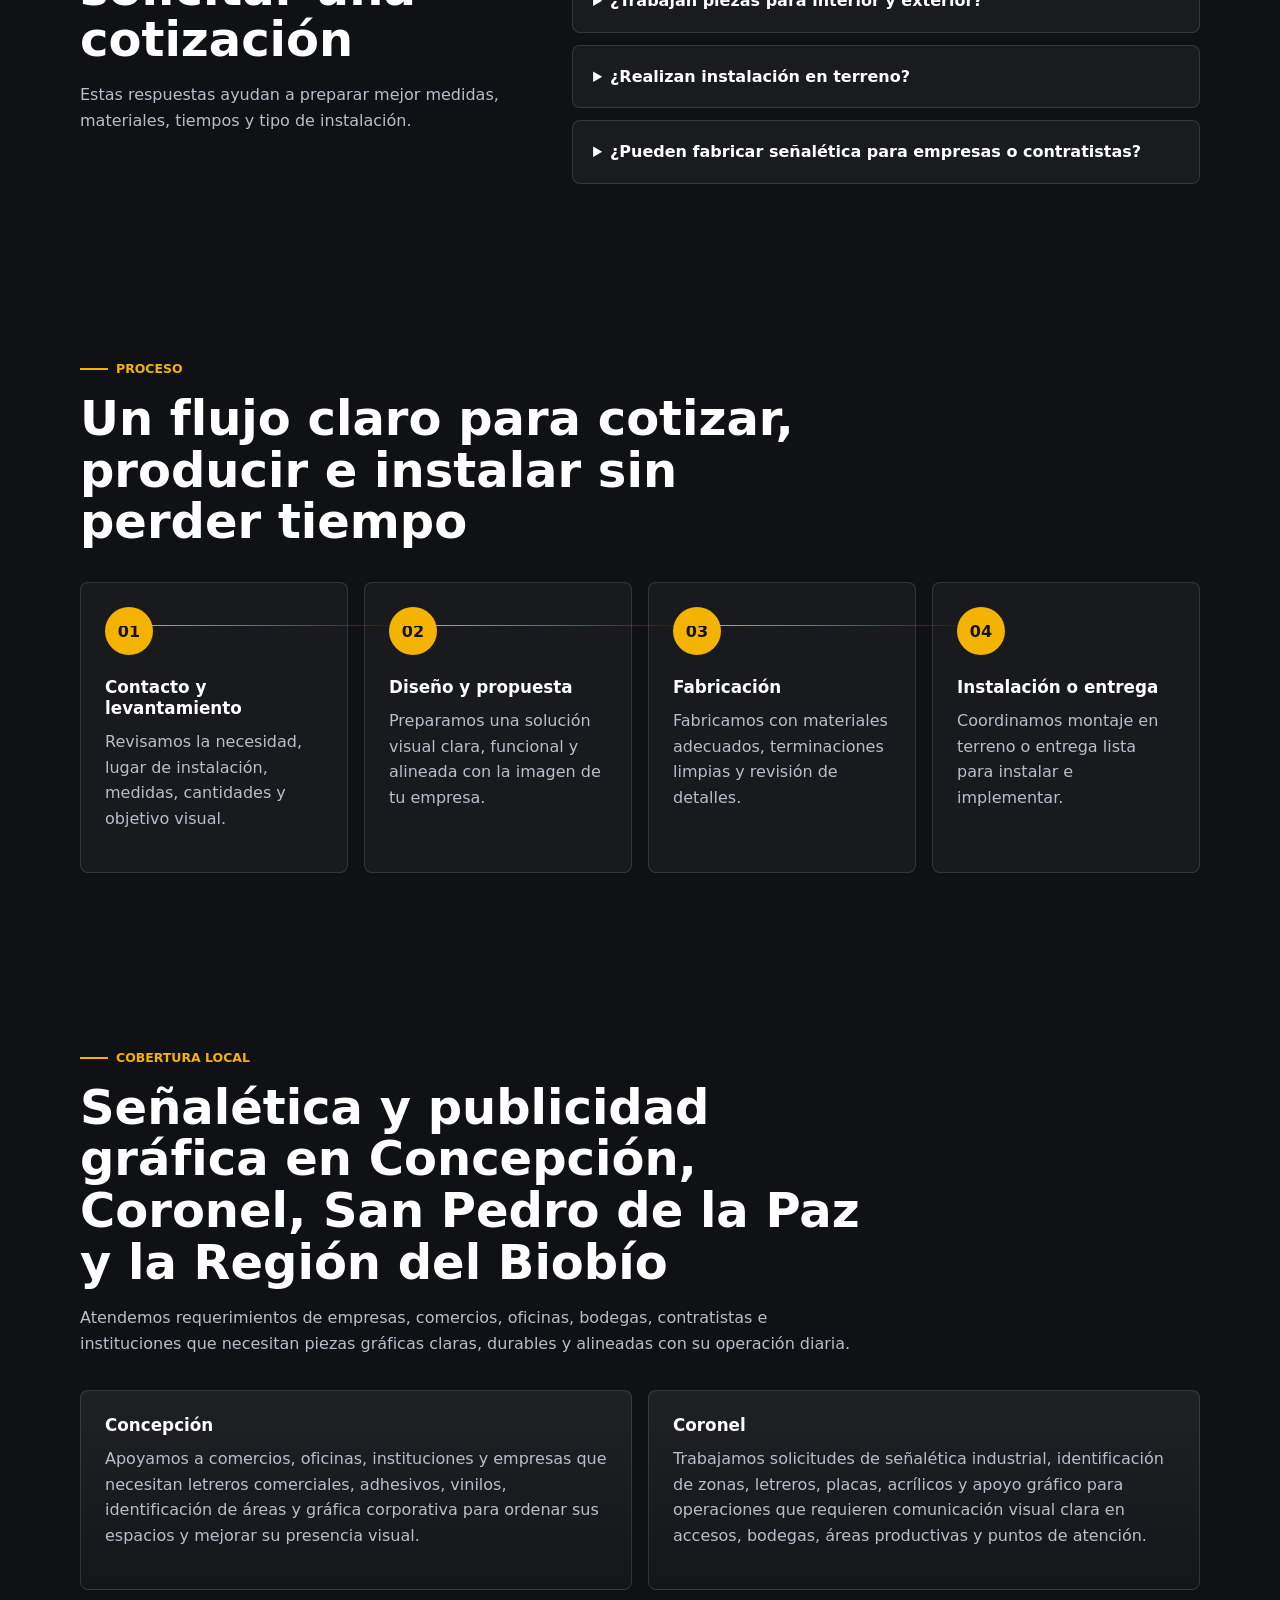
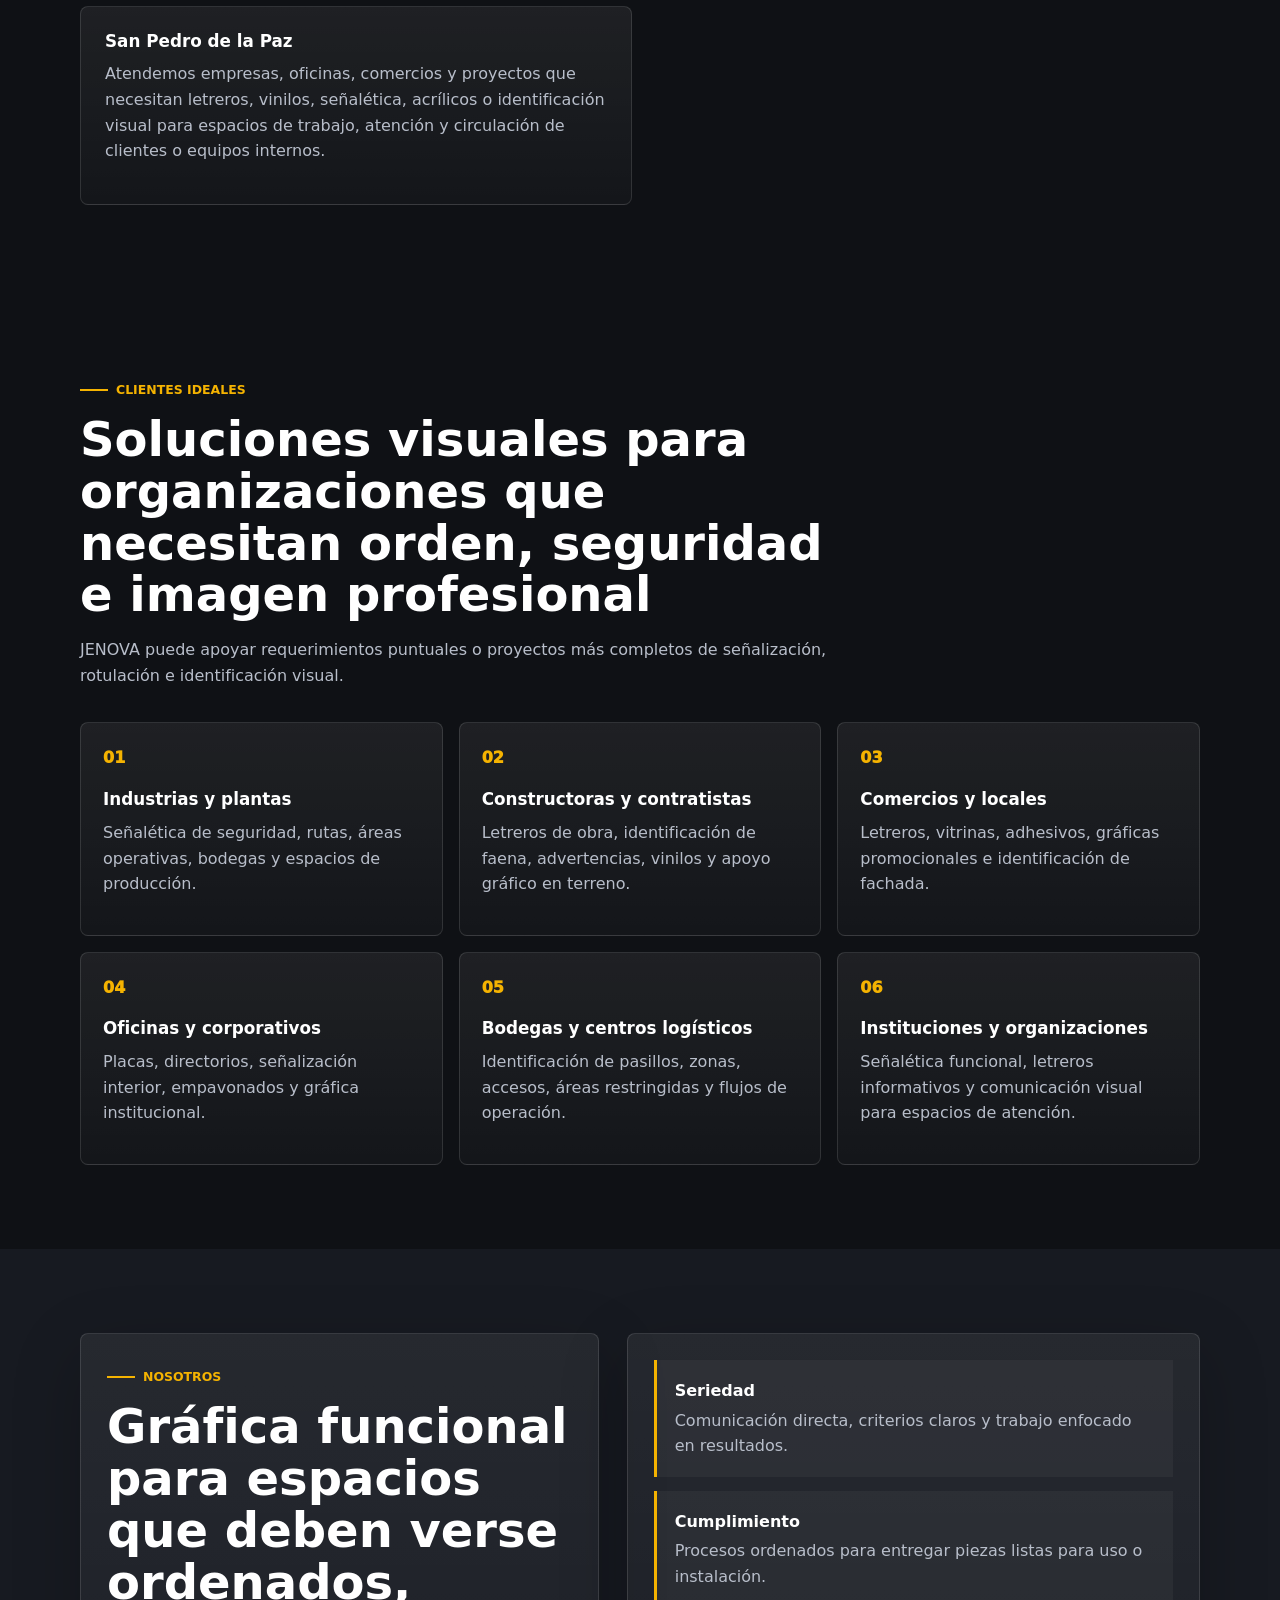
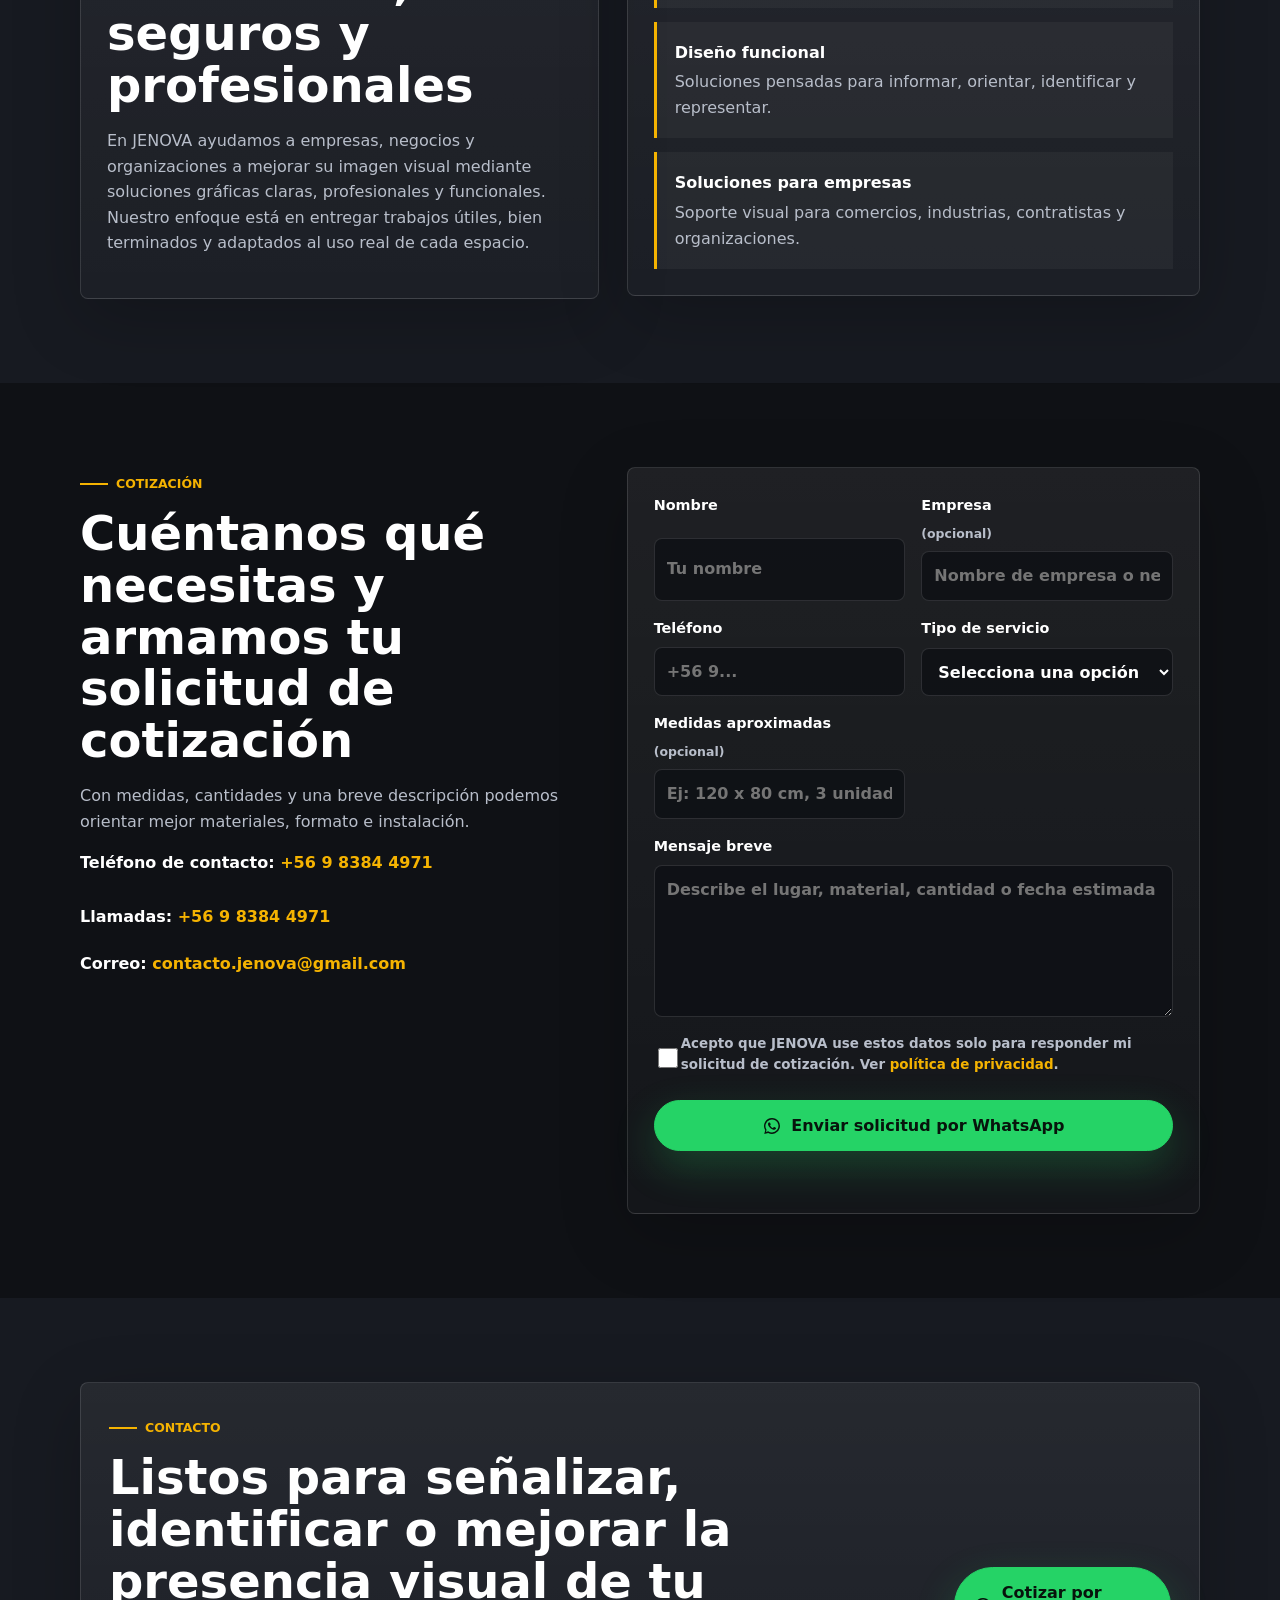
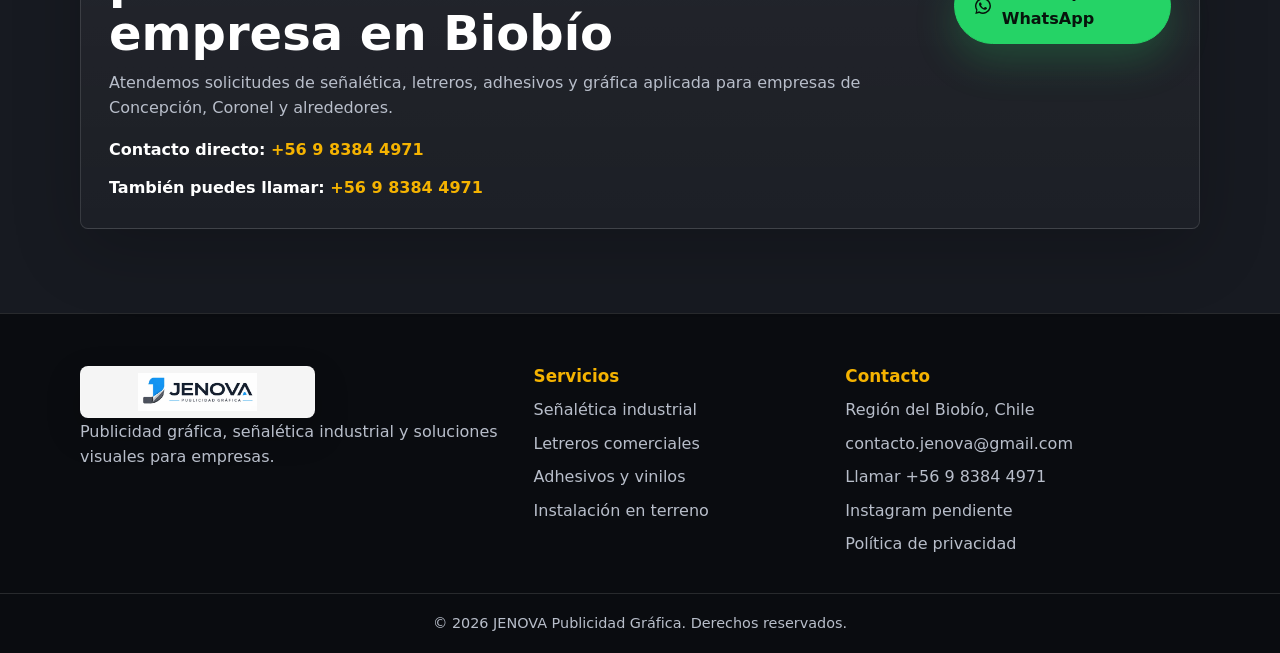
==== commit 0e5a200c: ""sumar-san-pedro-cobertura"" ====
--- a/index.html
+++ b/index.html
@@ -20,7 +20,7 @@
     <meta property="og:title" content="JENOVA Publicidad Gráfica en Biobío" />
     <meta
       property="og:description"
-      content="Señalética industrial, letreros, adhesivos, vinilos e instalación gráfica para empresas de Concepción, Coronel y Biobío."
+      content="Señalética industrial, letreros, adhesivos, vinilos e instalación gráfica para empresas de Concepción, Coronel, San Pedro de la Paz y Biobío."
     />
     <meta property="og:type" content="website" />
     <meta property="og:locale" content="es_CL" />
@@ -40,7 +40,7 @@
         "url": "https://jenova.cl/",
         "logo": "https://jenova.cl/assets/img/logo-jenova-web.webp",
         "image": "https://jenova.cl/assets/img/hero-industrial-signage.webp",
-        "description": "Publicidad gráfica, señalética industrial, letreros comerciales, adhesivos, vinilos e identificación visual para empresas de Concepción, Coronel y la Región del Biobío.",
+        "description": "Publicidad gráfica, señalética industrial, letreros comerciales, adhesivos, vinilos e identificación visual para empresas de Concepción, Coronel, San Pedro de la Paz y la Región del Biobío.",
         "areaServed": [
           {
             "@type": "AdministrativeArea",
@@ -53,6 +53,10 @@
           {
             "@type": "City",
             "name": "Coronel"
+          },
+          {
+            "@type": "City",
+            "name": "San Pedro de la Paz"
           }
         ],
         "address": {
@@ -201,7 +205,7 @@
             <h1>Señalética y gráfica corporativa para empresas</h1>
             <p>
               Diseñamos, fabricamos e instalamos señalética industrial, letreros, adhesivos e
-              identificación visual para empresas de Concepción, Coronel y la Región del Biobío
+              identificación visual para empresas de Concepción, Coronel, San Pedro de la Paz y la Región del Biobío
               que necesitan comunicar con orden, seguridad y una presentación profesional.
             </p>
             <div class="hero-actions">
@@ -251,7 +255,7 @@
             <h2>Producción gráfica lista para locales, oficinas, bodegas y plantas industriales</h2>
             <p>
               Creamos piezas visuales que ayudan a orientar, señalizar, identificar áreas y reforzar
-              la presencia de marca en espacios de trabajo reales de Concepción, Coronel y la Región
+              la presencia de marca en espacios de trabajo reales de Concepción, Coronel, San Pedro de la Paz y la Región
               del Biobío.
             </p>
           </div>
@@ -497,7 +501,7 @@
         <div class="container">
           <div class="section-heading reveal">
             <span class="eyebrow">Cobertura local</span>
-            <h2>Señalética y publicidad gráfica en Concepción, Coronel y la Región del Biobío</h2>
+            <h2>Señalética y publicidad gráfica en Concepción, Coronel, San Pedro de la Paz y la Región del Biobío</h2>
             <p>
               Atendemos requerimientos de empresas, comercios, oficinas, bodegas, contratistas e instituciones que necesitan
               piezas gráficas claras, durables y alineadas con su operación diaria.
@@ -518,8 +522,15 @@
                 gráfico para operaciones que requieren comunicación visual clara en accesos, bodegas, áreas productivas y puntos de atención.
               </p>
             </article>
-          </div>
-          <!-- TODO: confirmar si JENOVA atiende también Talcahuano, San Pedro de la Paz, Chiguayante, Hualpén, Los Ángeles u otras comunas antes de agregarlas al contenido local. -->
+            <article class="coverage-card reveal">
+              <h3>San Pedro de la Paz</h3>
+              <p>
+                Atendemos empresas, oficinas, comercios y proyectos que necesitan letreros, vinilos, señalética, acrílicos
+                o identificación visual para espacios de trabajo, atención y circulación de clientes o equipos internos.
+              </p>
+            </article>
+          </div>
+          <!-- TODO: confirmar si JENOVA atiende también Talcahuano, Chiguayante, Hualpén, Los Ángeles u otras comunas antes de agregarlas al contenido local. -->
         </div>
       </section>
 
@@ -687,7 +698,7 @@
             <p>
               Atendemos solicitudes de señalética, letreros, adhesivos y gráfica aplicada para
               empresas de Concepción, Coronel y alrededores.
-              <!-- TODO: confirmar comunas adicionales de cobertura para ampliar este texto sin inventar zonas. -->
+              <!-- TODO: confirmar comunas adicionales de cobertura, además de Concepción, Coronel y San Pedro de la Paz, para ampliar este texto sin inventar zonas. -->
             </p>
             <p class="contact-highlight">
               Contacto directo:
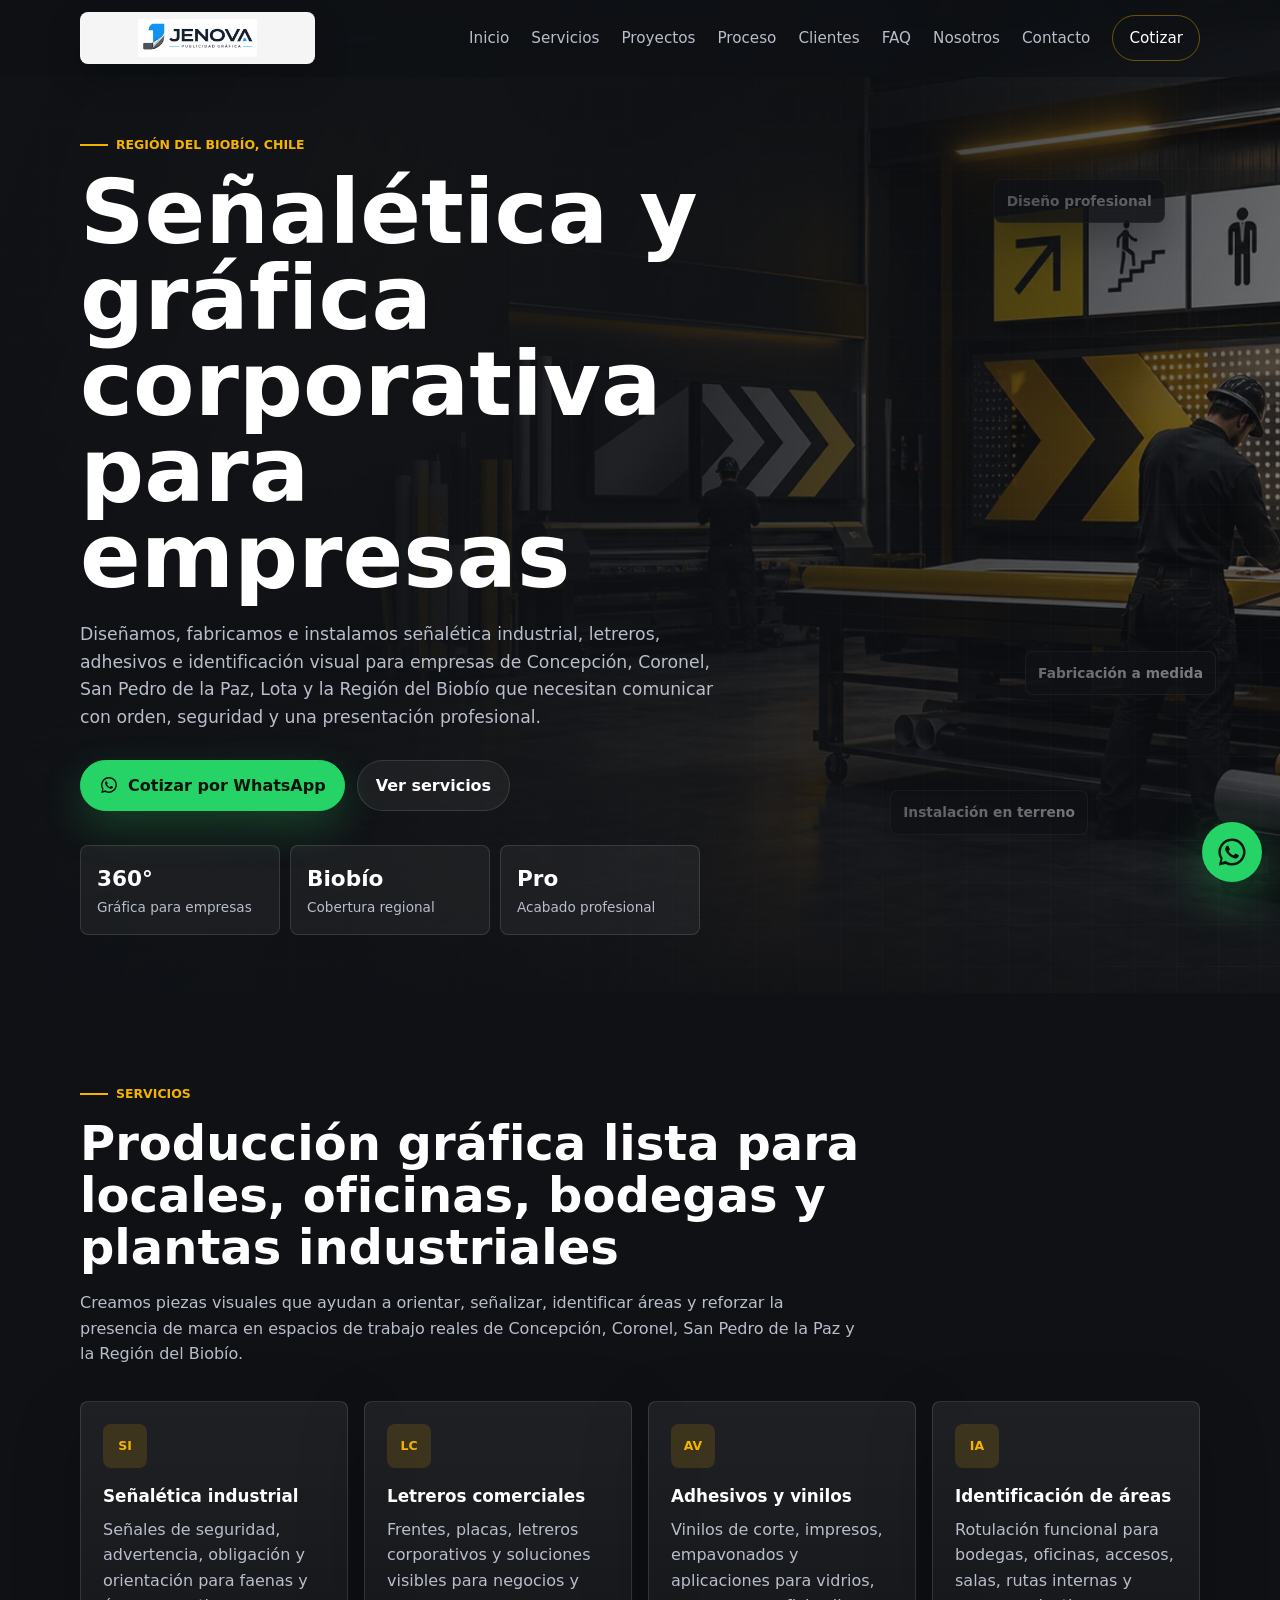
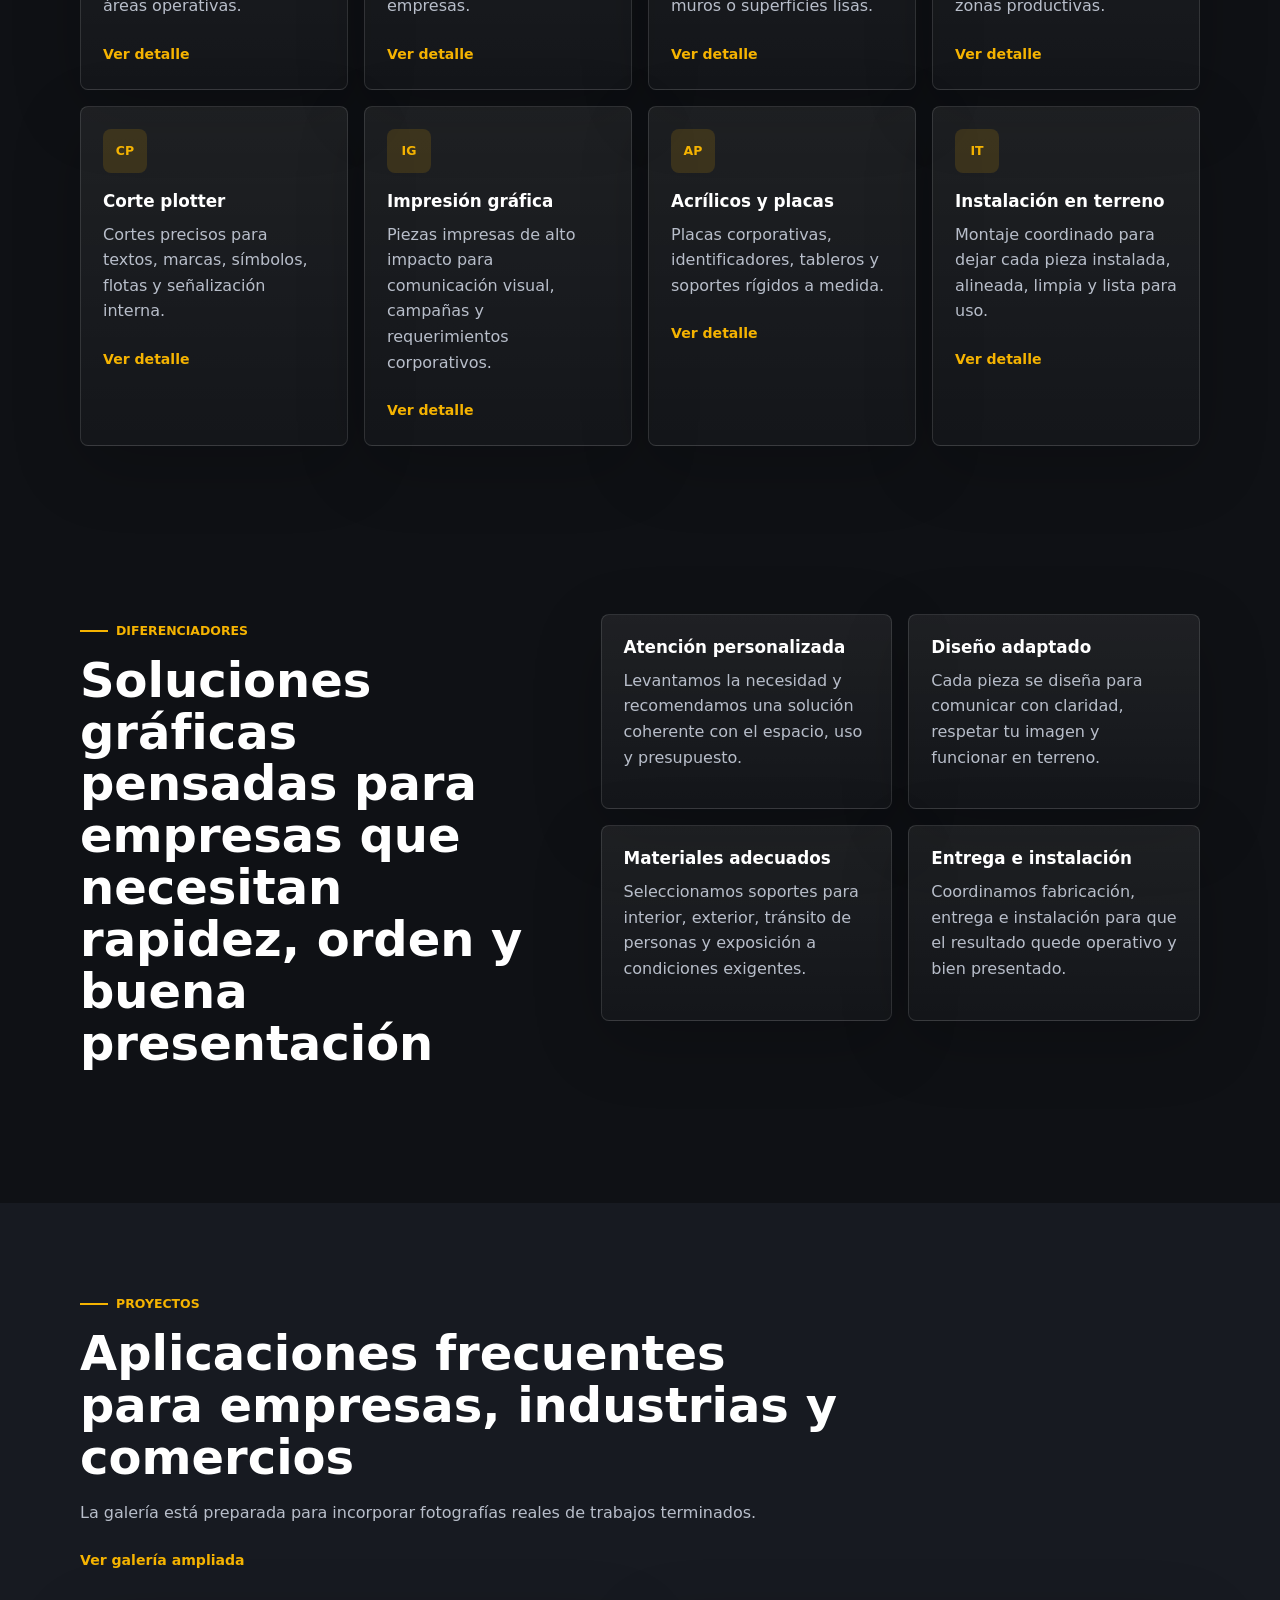
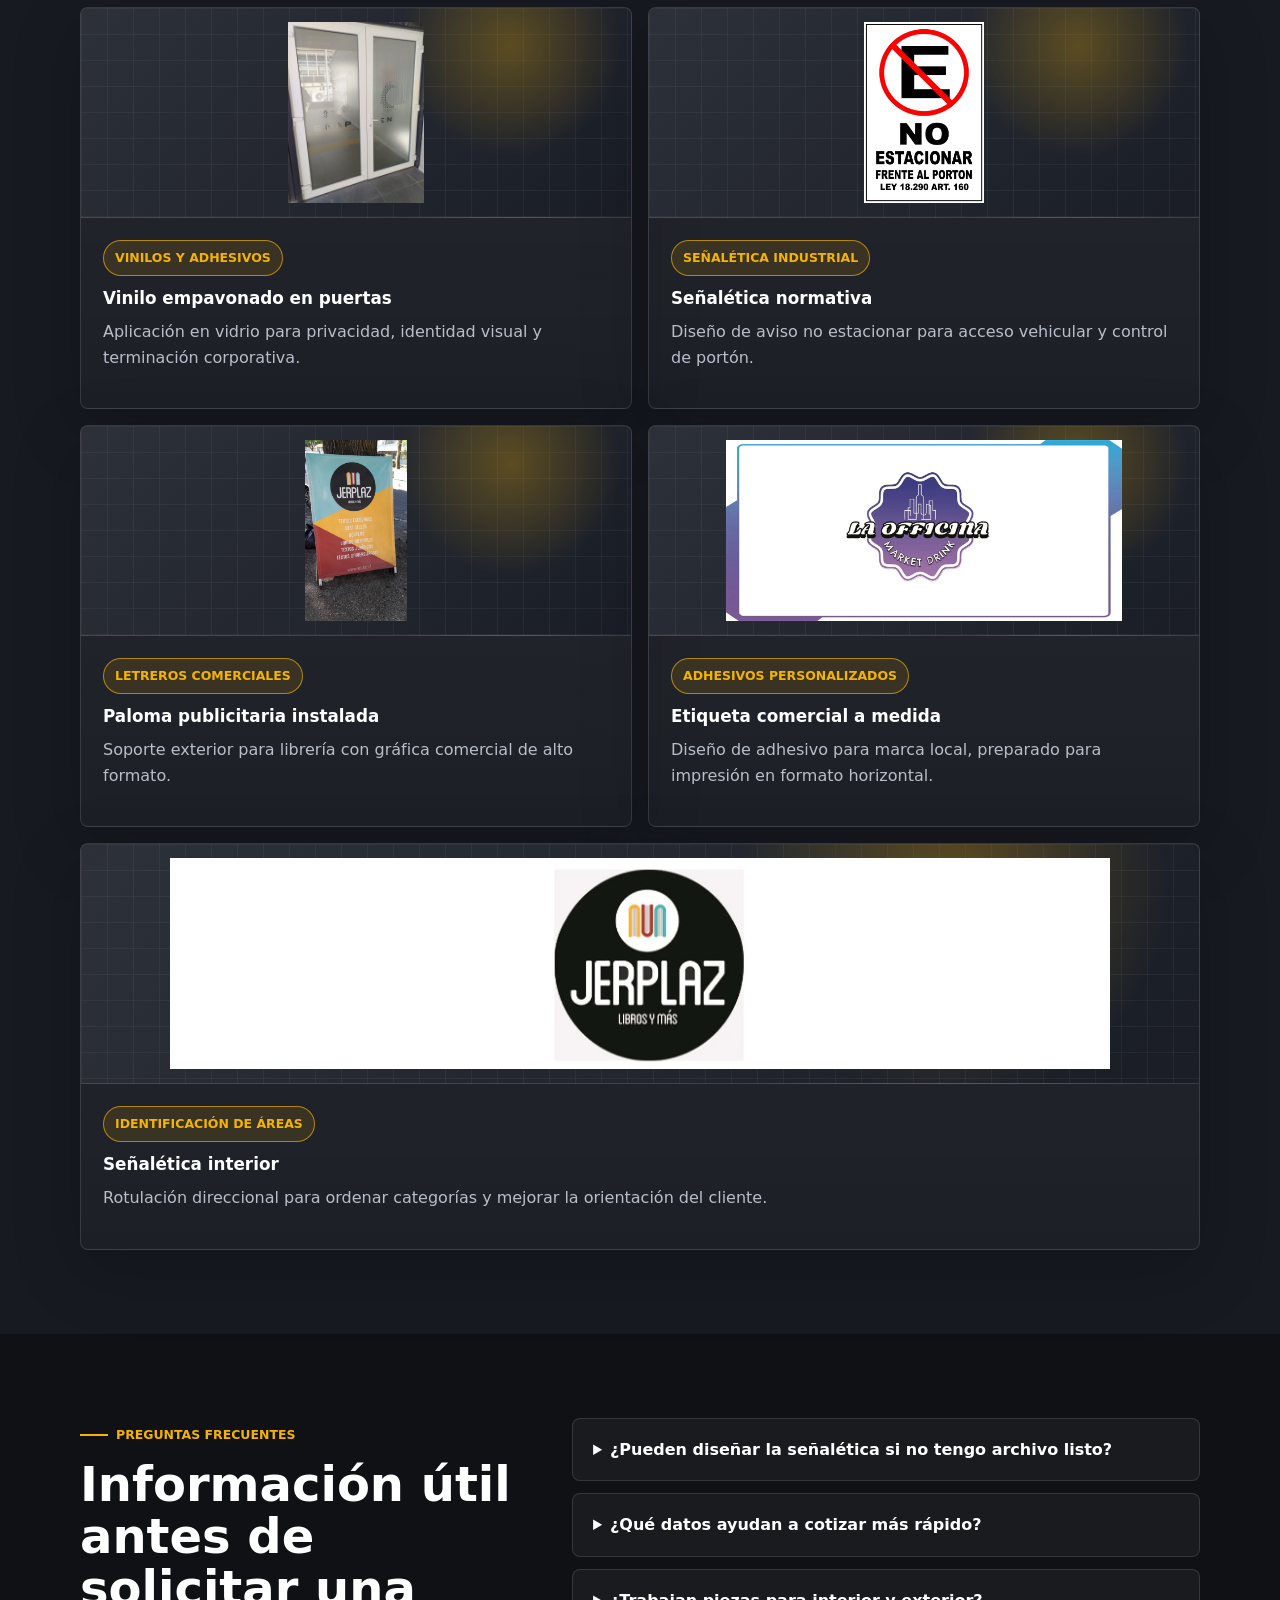
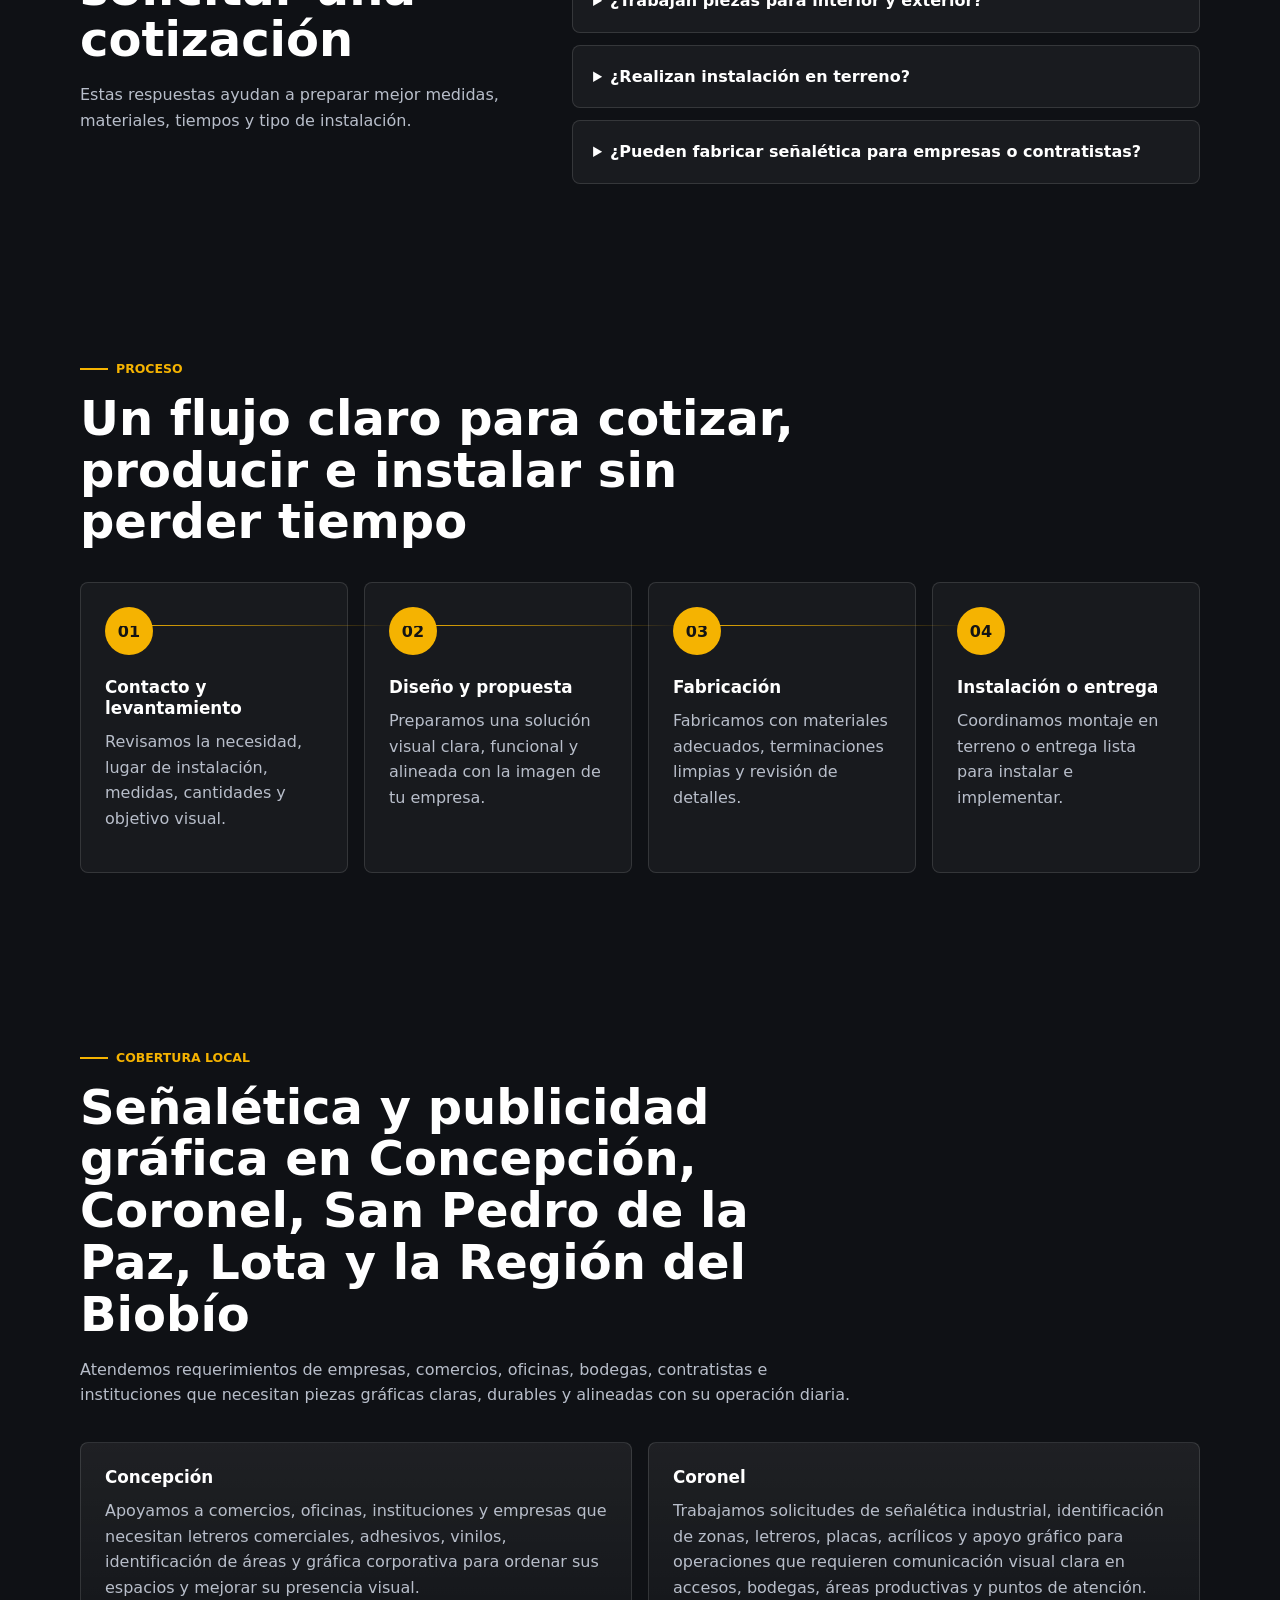
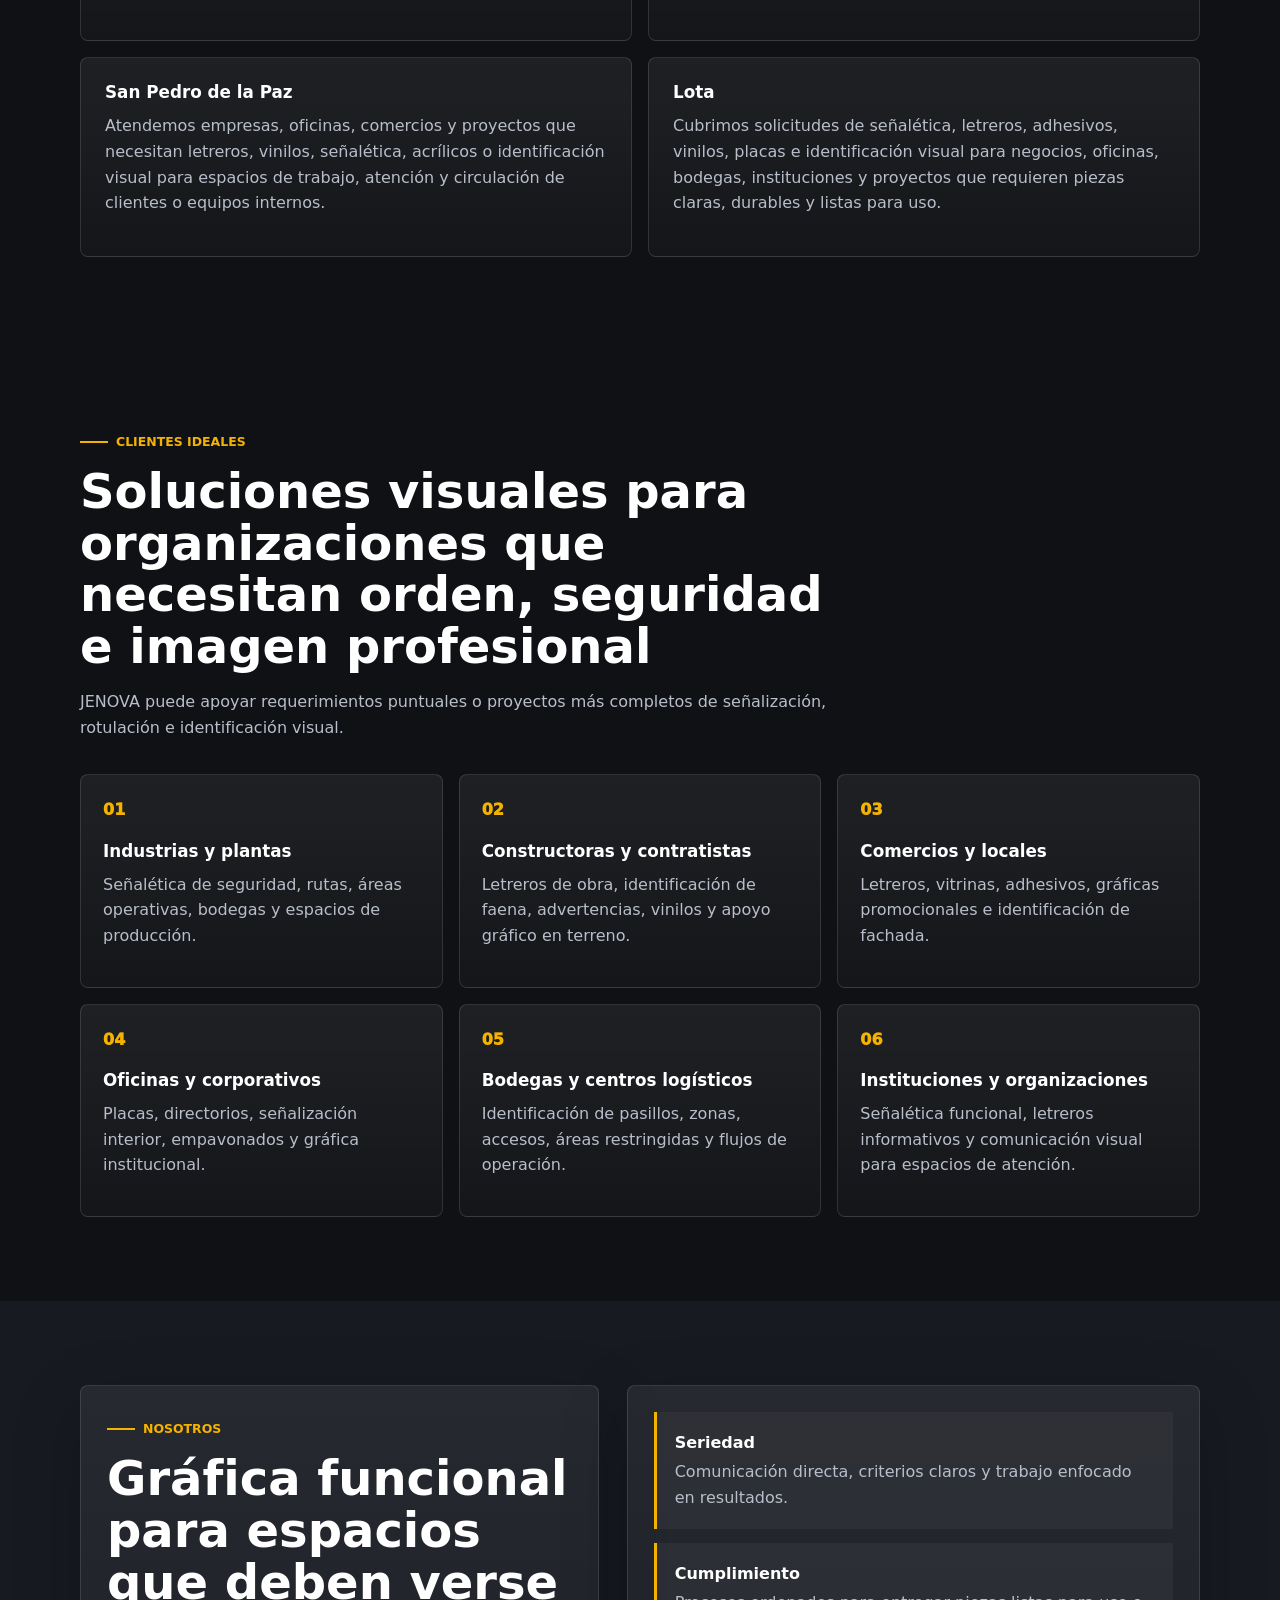
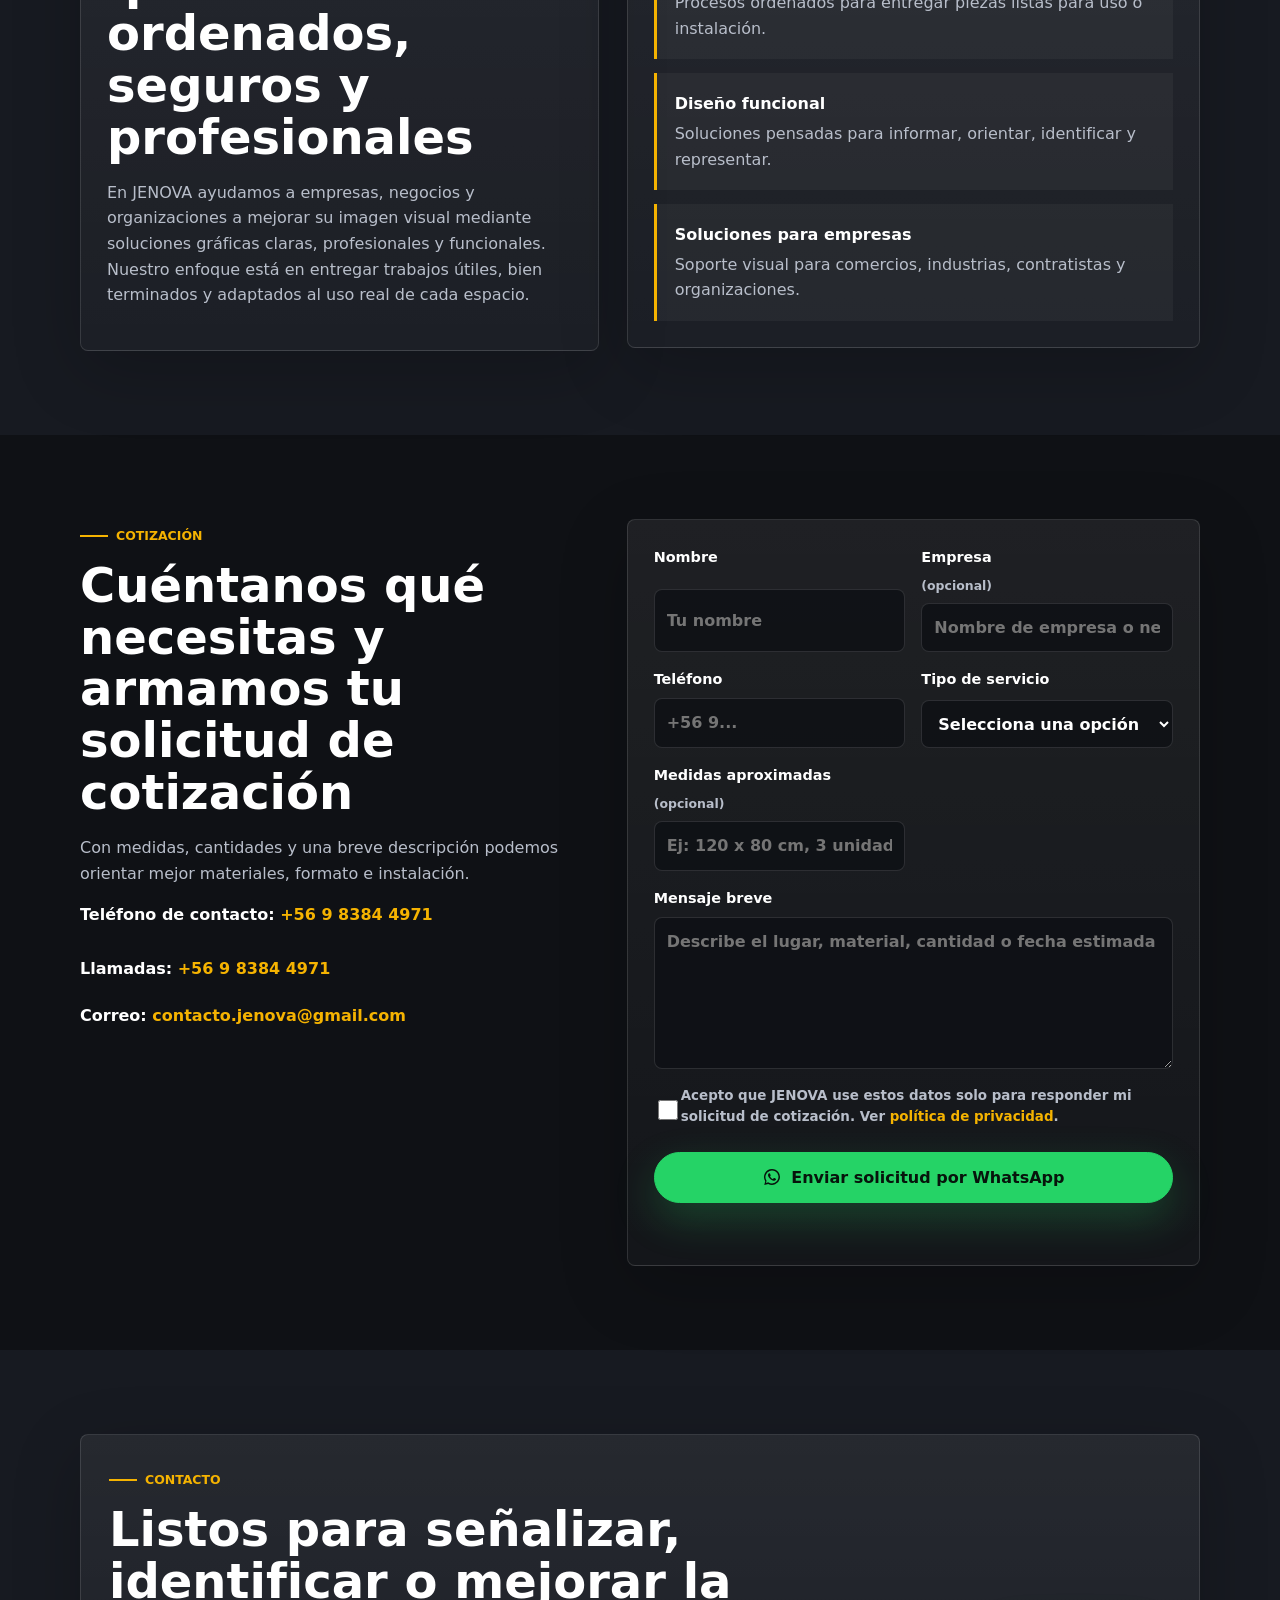
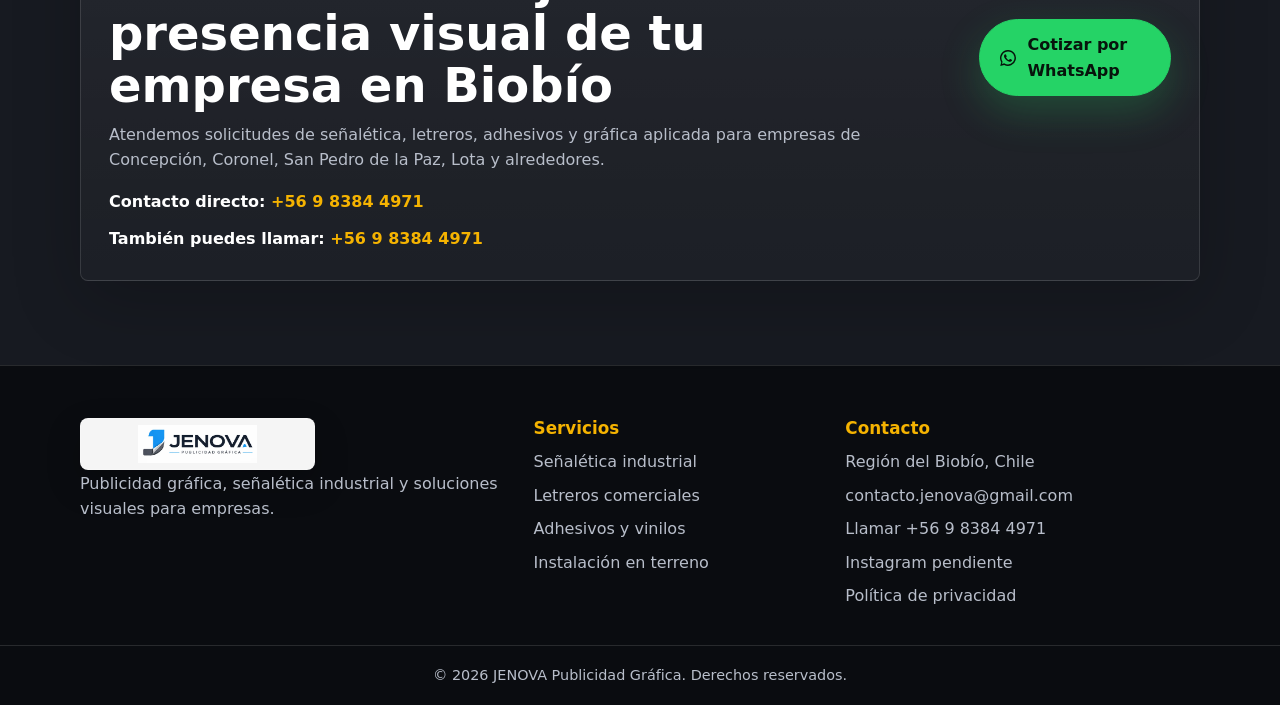
==== commit fa0c0177: ""sumar-lota-cobertura"" ====
--- a/index.html
+++ b/index.html
@@ -6,11 +6,11 @@
     <title>JENOVA | Señalética, Letreros y Publicidad Gráfica en Biobío</title>
     <meta
       name="description"
-      content="Señalética industrial, letreros comerciales, adhesivos y vinilos para empresas en Concepción, Coronel y Región del Biobío. Cotiza con JENOVA."
+      content="Señalética industrial, letreros comerciales, adhesivos y vinilos para empresas en Concepción, Coronel, San Pedro de la Paz, Lota y Región del Biobío. Cotiza con JENOVA."
     />
     <meta
       name="keywords"
-      content="publicidad gráfica, señalética industrial, letreros comerciales, adhesivos, vinilos, impresión gráfica, Concepción, Coronel, Región del Biobío, Chile"
+      content="publicidad gráfica, señalética industrial, letreros comerciales, adhesivos, vinilos, impresión gráfica, Concepción, Coronel, San Pedro de la Paz, Lota, Región del Biobío, Chile"
     />
     <meta name="author" content="JENOVA Publicidad Gráfica" />
     <meta name="theme-color" content="#0f1115" />
@@ -20,7 +20,7 @@
     <meta property="og:title" content="JENOVA Publicidad Gráfica en Biobío" />
     <meta
       property="og:description"
-      content="Señalética industrial, letreros, adhesivos, vinilos e instalación gráfica para empresas de Concepción, Coronel, San Pedro de la Paz y Biobío."
+      content="Señalética industrial, letreros, adhesivos, vinilos e instalación gráfica para empresas de Concepción, Coronel, San Pedro de la Paz, Lota y Biobío."
     />
     <meta property="og:type" content="website" />
     <meta property="og:locale" content="es_CL" />
@@ -40,7 +40,7 @@
         "url": "https://jenova.cl/",
         "logo": "https://jenova.cl/assets/img/logo-jenova-web.webp",
         "image": "https://jenova.cl/assets/img/hero-industrial-signage.webp",
-        "description": "Publicidad gráfica, señalética industrial, letreros comerciales, adhesivos, vinilos e identificación visual para empresas de Concepción, Coronel, San Pedro de la Paz y la Región del Biobío.",
+        "description": "Publicidad gráfica, señalética industrial, letreros comerciales, adhesivos, vinilos e identificación visual para empresas de Concepción, Coronel, San Pedro de la Paz, Lota y la Región del Biobío.",
         "areaServed": [
           {
             "@type": "AdministrativeArea",
@@ -57,6 +57,10 @@
           {
             "@type": "City",
             "name": "San Pedro de la Paz"
+          },
+          {
+            "@type": "City",
+            "name": "Lota"
           }
         ],
         "address": {
@@ -205,7 +209,7 @@
             <h1>Señalética y gráfica corporativa para empresas</h1>
             <p>
               Diseñamos, fabricamos e instalamos señalética industrial, letreros, adhesivos e
-              identificación visual para empresas de Concepción, Coronel, San Pedro de la Paz y la Región del Biobío
+              identificación visual para empresas de Concepción, Coronel, San Pedro de la Paz, Lota y la Región del Biobío
               que necesitan comunicar con orden, seguridad y una presentación profesional.
             </p>
             <div class="hero-actions">
@@ -501,7 +505,7 @@
         <div class="container">
           <div class="section-heading reveal">
             <span class="eyebrow">Cobertura local</span>
-            <h2>Señalética y publicidad gráfica en Concepción, Coronel, San Pedro de la Paz y la Región del Biobío</h2>
+            <h2>Señalética y publicidad gráfica en Concepción, Coronel, San Pedro de la Paz, Lota y la Región del Biobío</h2>
             <p>
               Atendemos requerimientos de empresas, comercios, oficinas, bodegas, contratistas e instituciones que necesitan
               piezas gráficas claras, durables y alineadas con su operación diaria.
@@ -527,6 +531,13 @@
               <p>
                 Atendemos empresas, oficinas, comercios y proyectos que necesitan letreros, vinilos, señalética, acrílicos
                 o identificación visual para espacios de trabajo, atención y circulación de clientes o equipos internos.
+              </p>
+            </article>
+            <article class="coverage-card reveal">
+              <h3>Lota</h3>
+              <p>
+                Cubrimos solicitudes de señalética, letreros, adhesivos, vinilos, placas e identificación visual para negocios,
+                oficinas, bodegas, instituciones y proyectos que requieren piezas claras, durables y listas para uso.
               </p>
             </article>
           </div>
@@ -697,8 +708,8 @@
             <h2>Listos para señalizar, identificar o mejorar la presencia visual de tu empresa en Biobío</h2>
             <p>
               Atendemos solicitudes de señalética, letreros, adhesivos y gráfica aplicada para
-              empresas de Concepción, Coronel y alrededores.
-              <!-- TODO: confirmar comunas adicionales de cobertura, además de Concepción, Coronel y San Pedro de la Paz, para ampliar este texto sin inventar zonas. -->
+              empresas de Concepción, Coronel, San Pedro de la Paz, Lota y alrededores.
+              <!-- TODO: confirmar comunas adicionales de cobertura, además de Concepción, Coronel, San Pedro de la Paz y Lota, para ampliar este texto sin inventar zonas. -->
             </p>
             <p class="contact-highlight">
               Contacto directo:
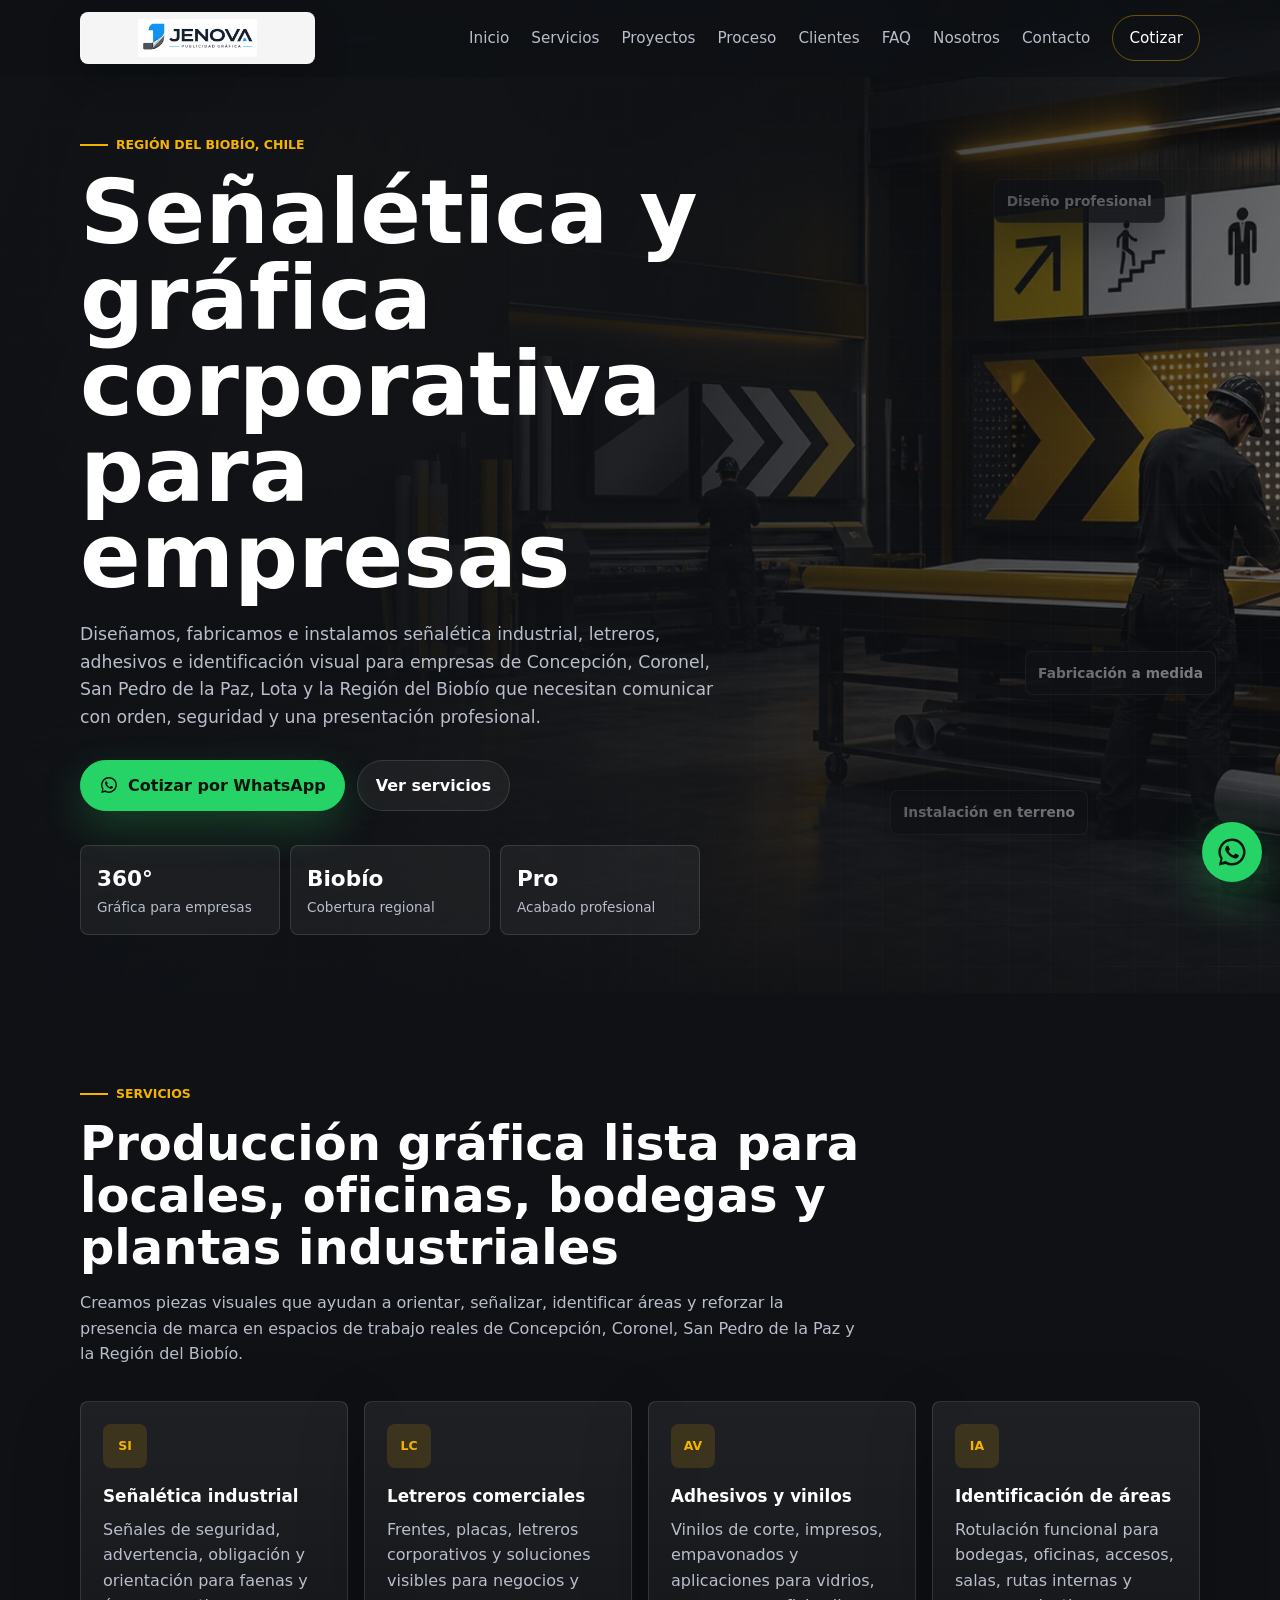
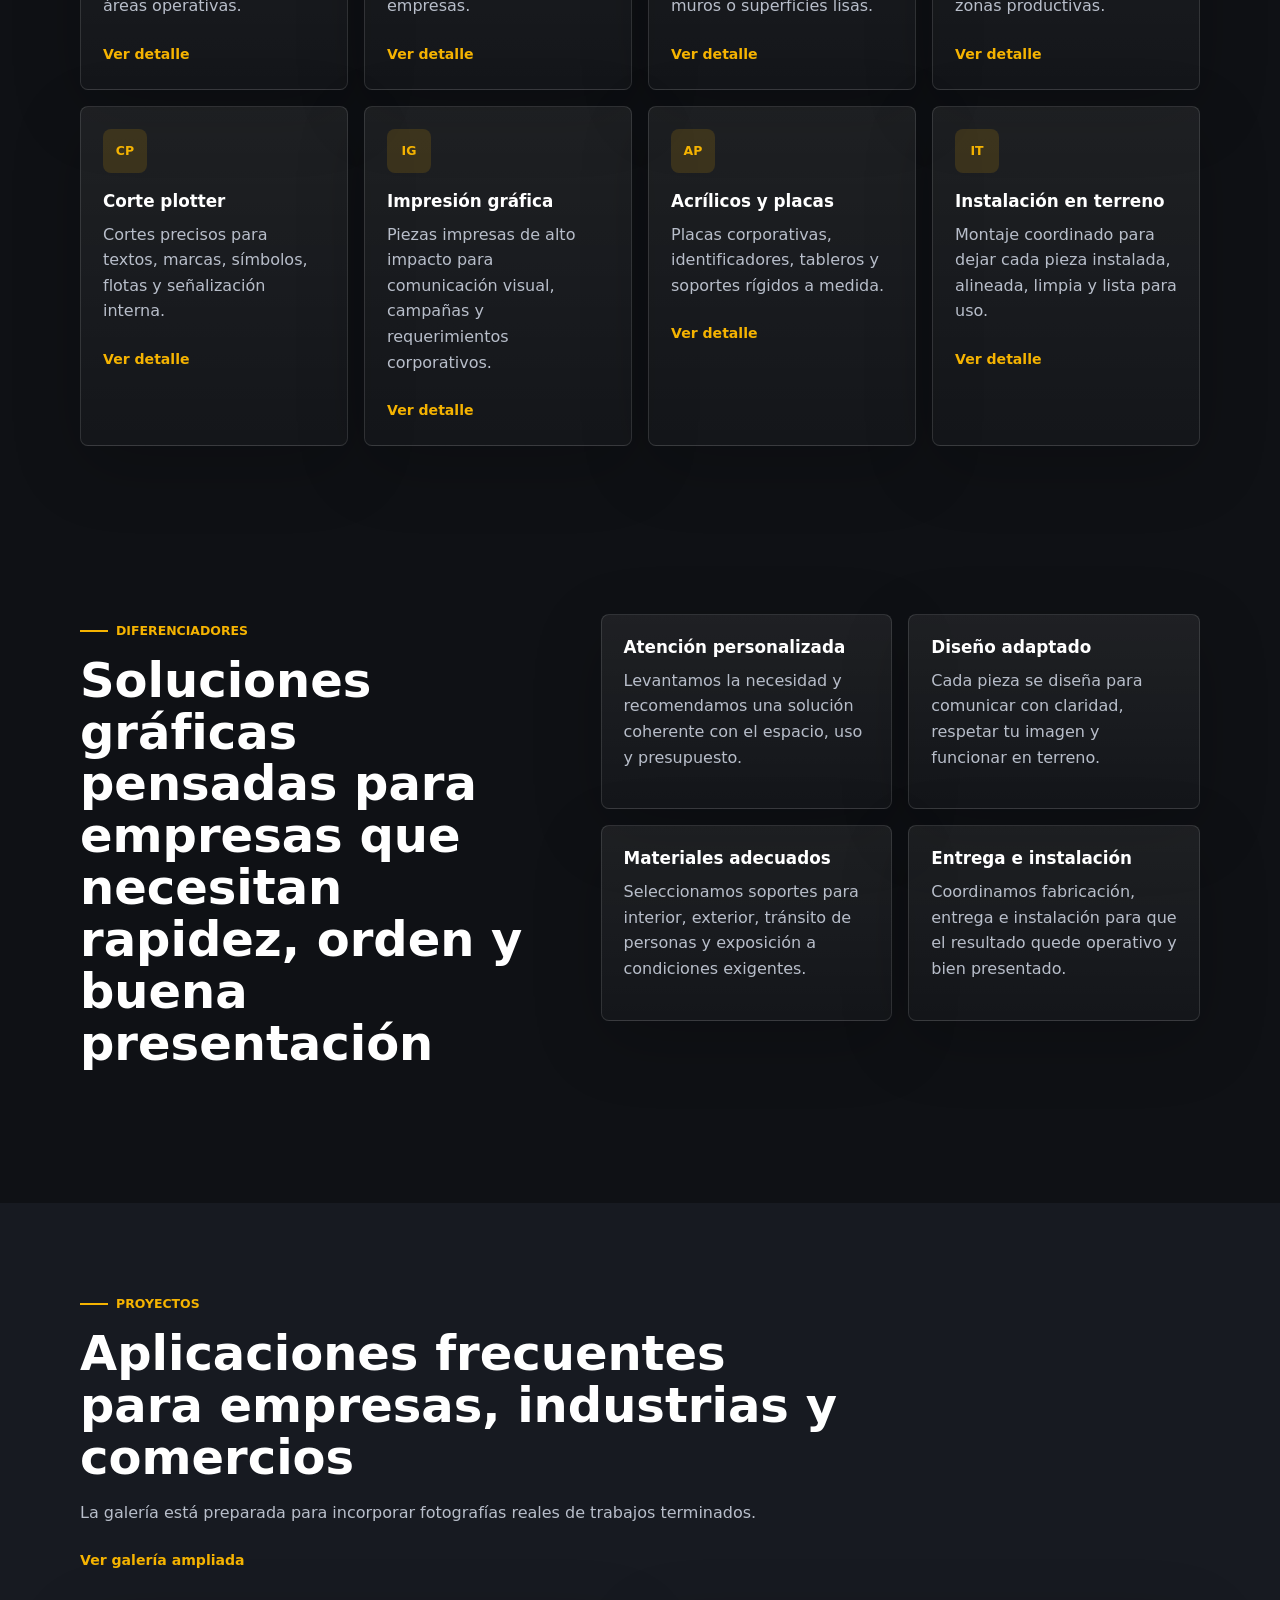
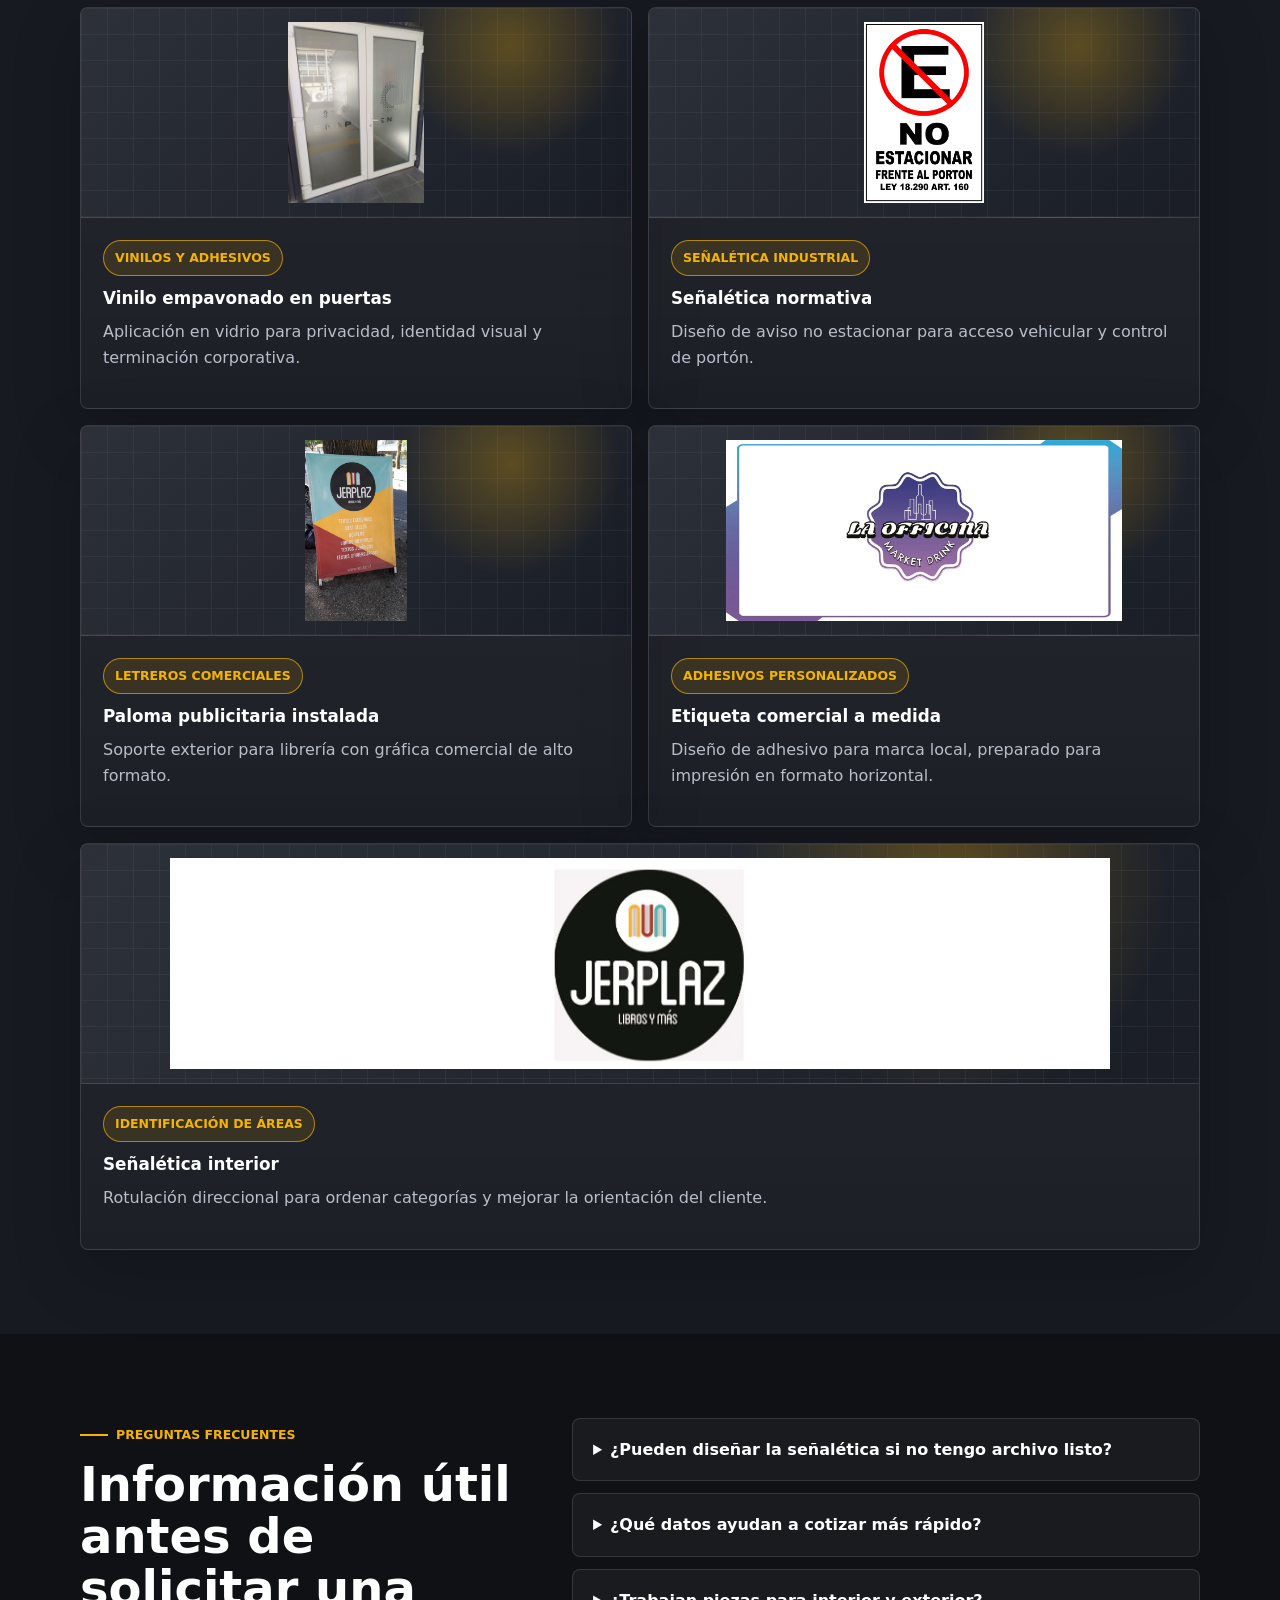
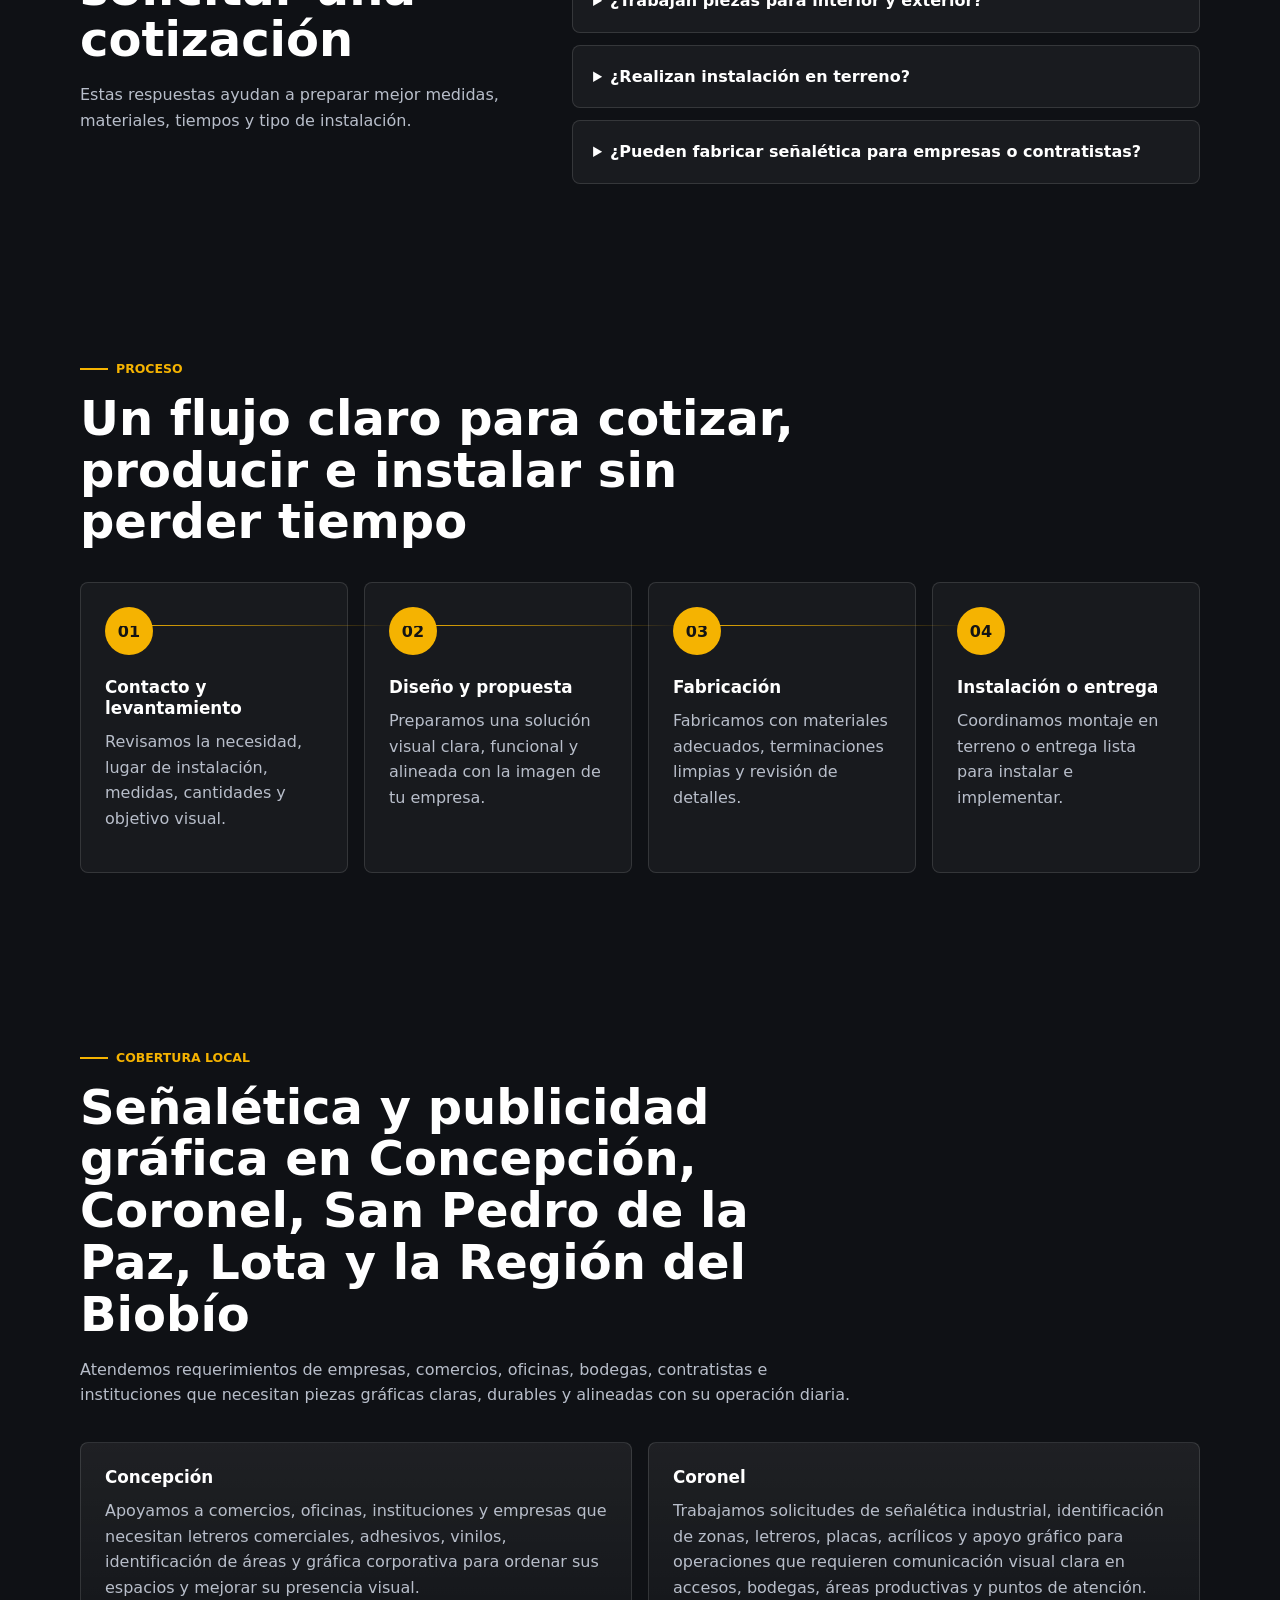
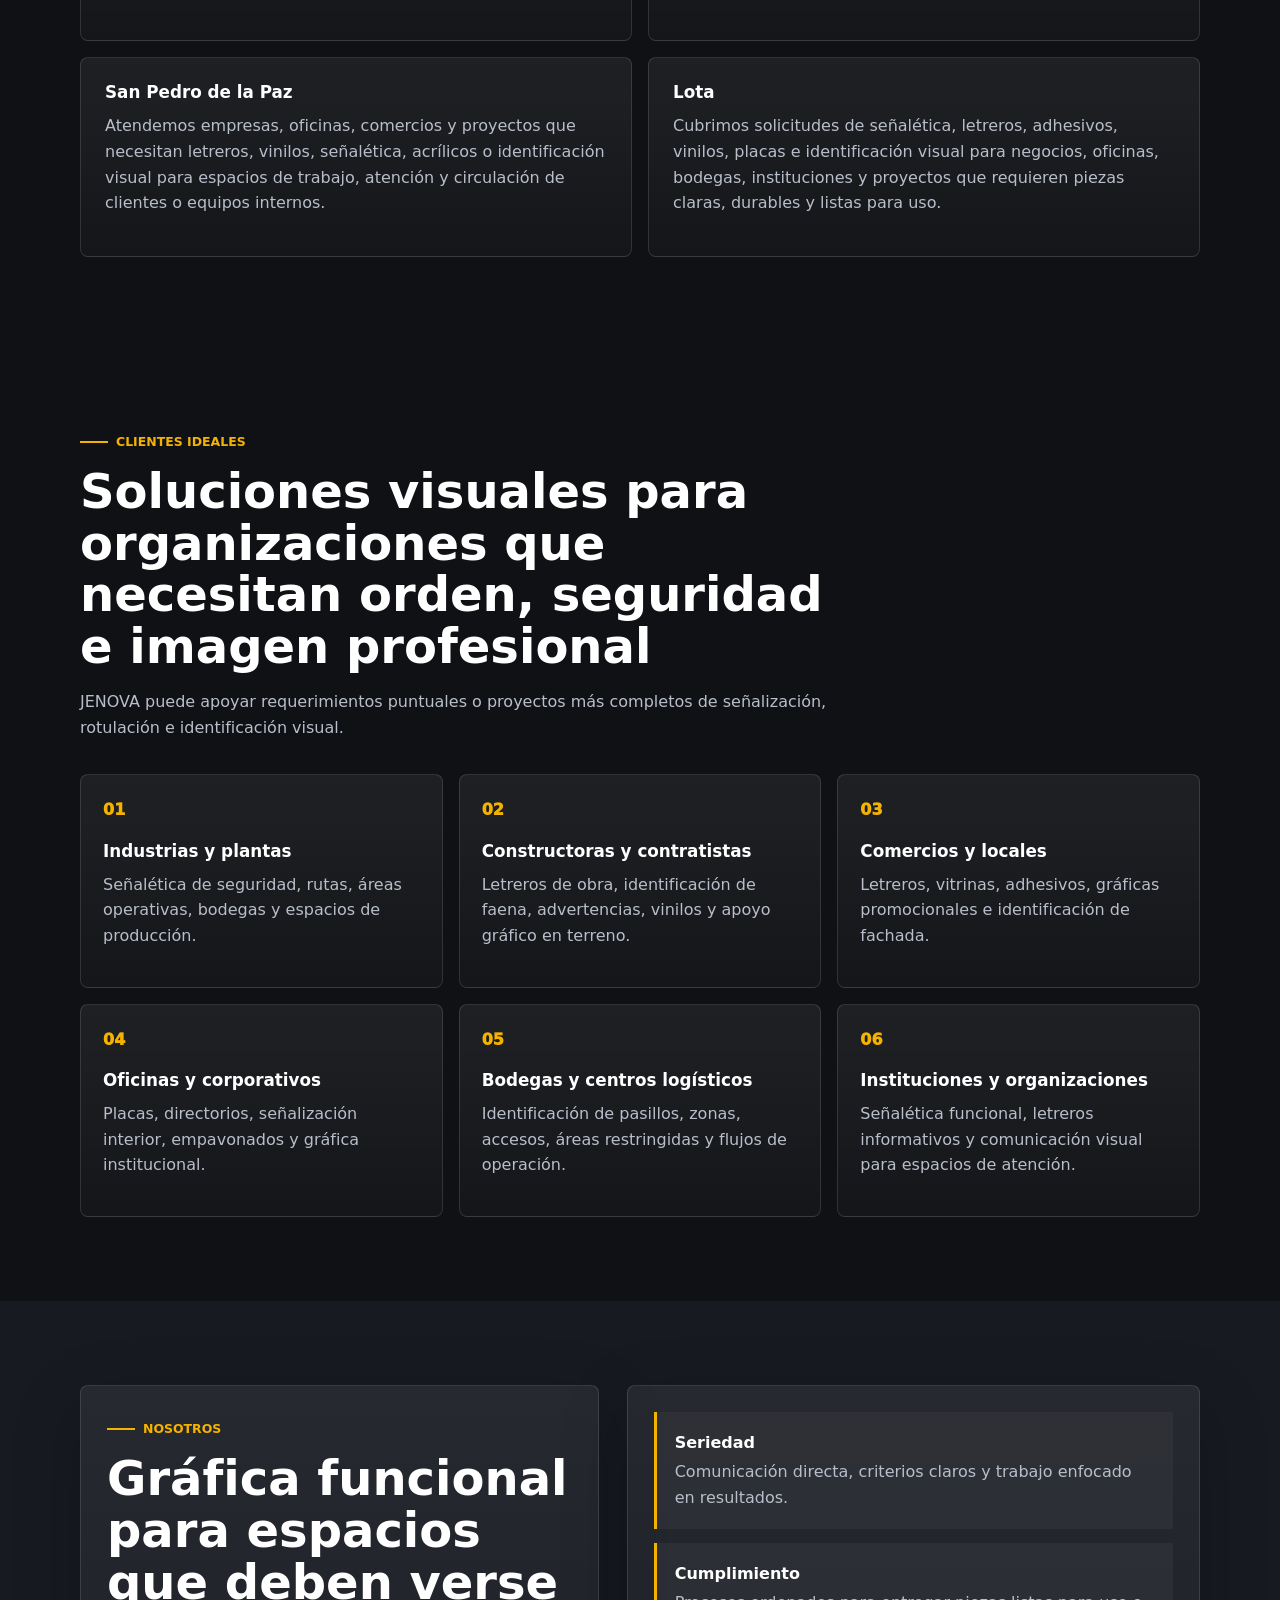
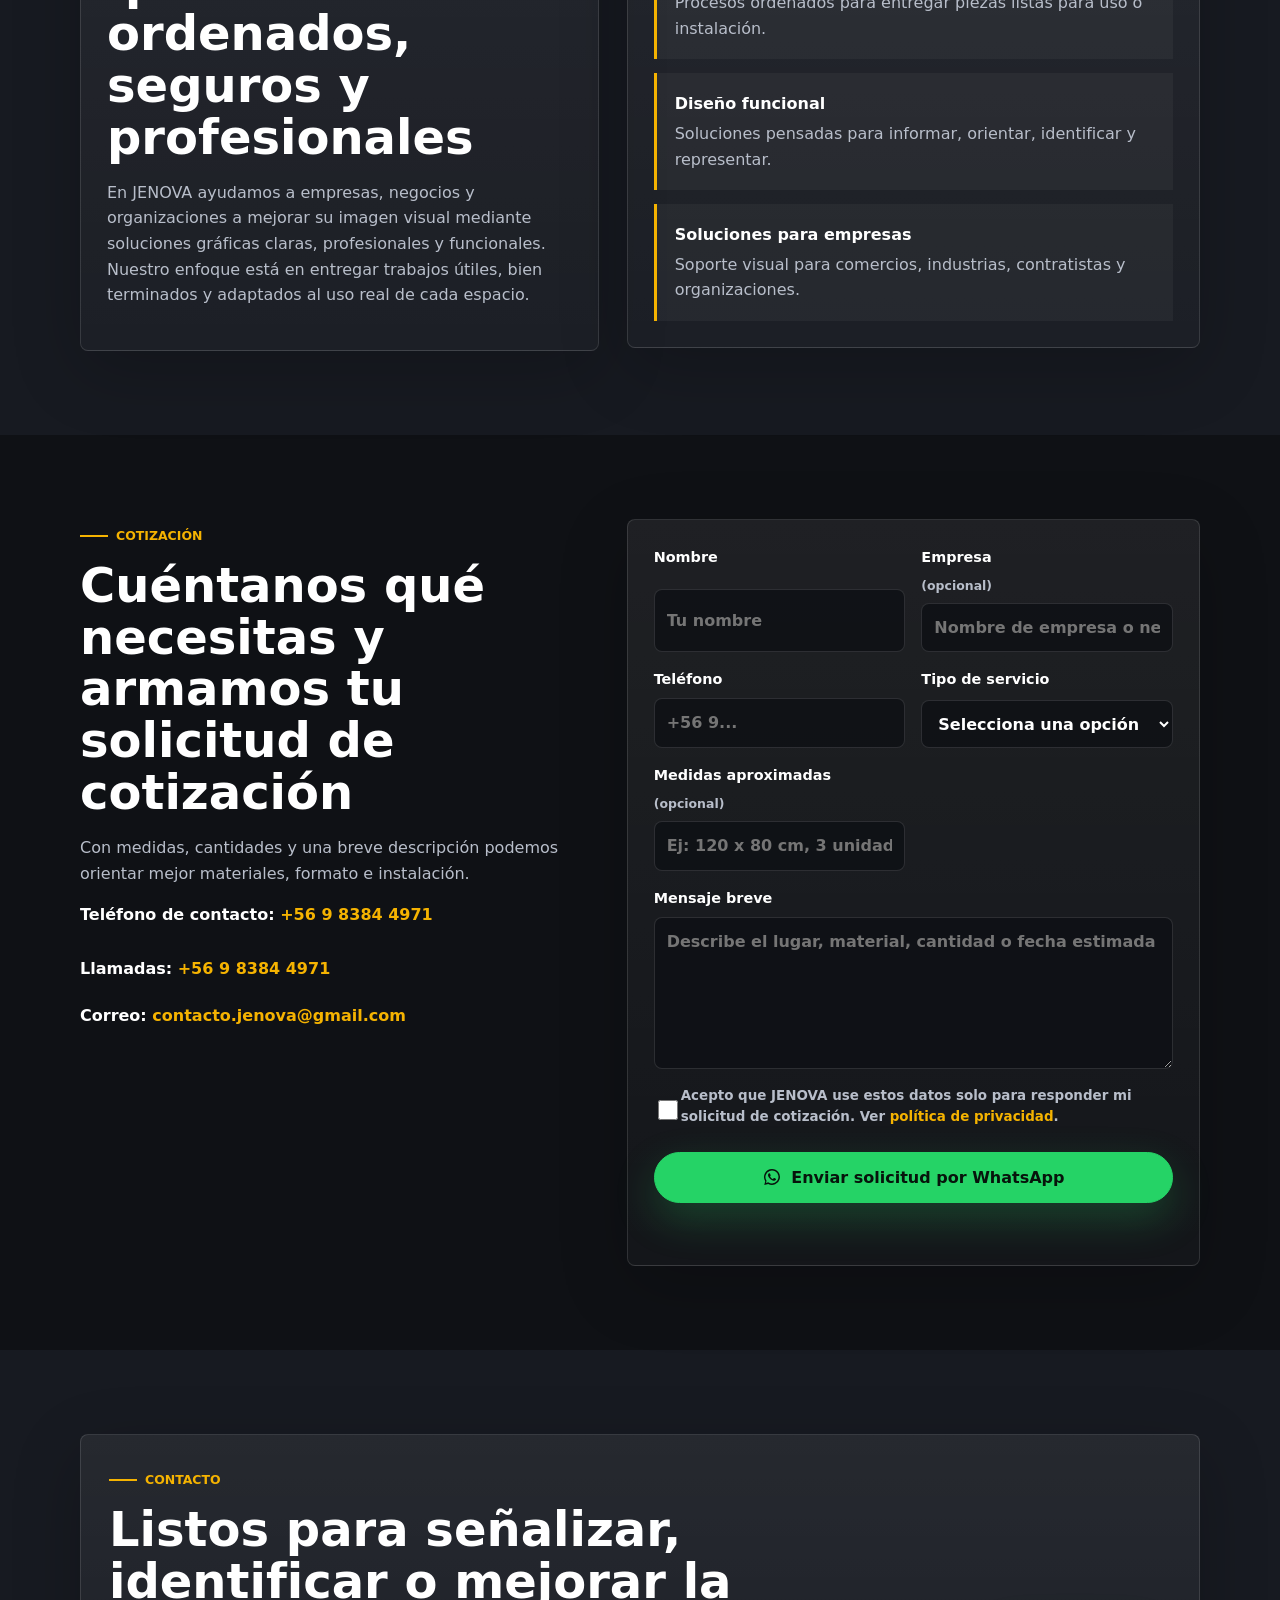
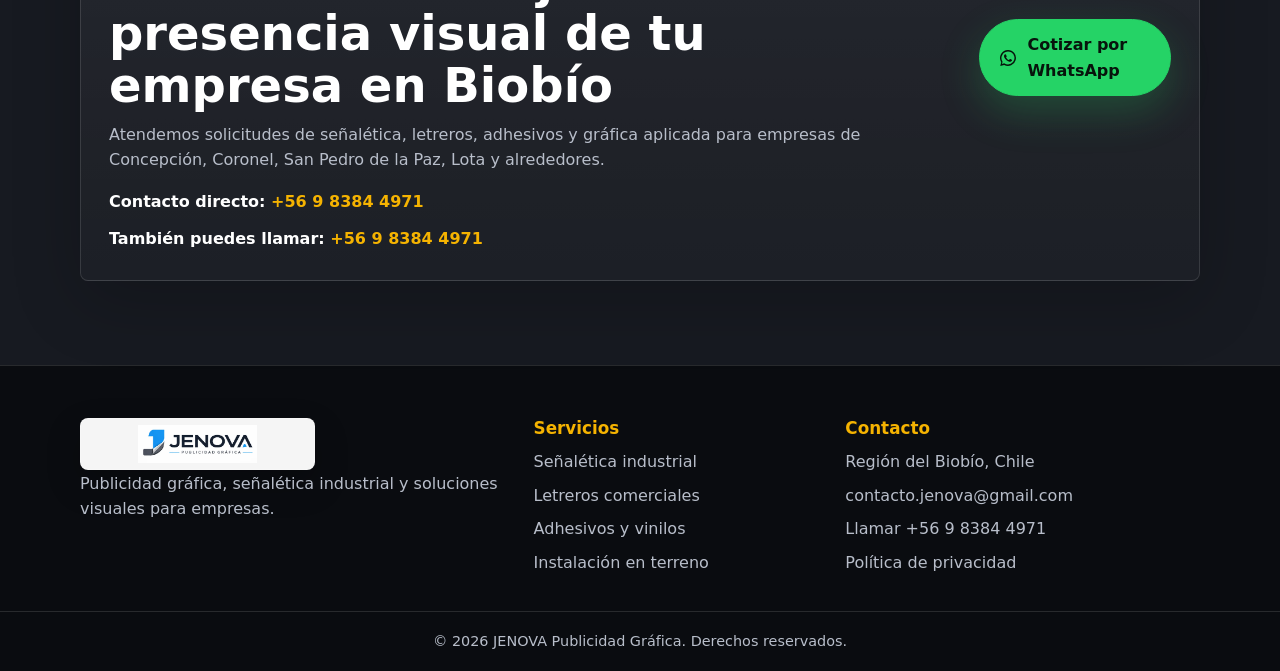
==== commit f036fcb9: ""quitar-instagram-pendiente-footer"" ====
--- a/index.html
+++ b/index.html
@@ -31,21 +31,20 @@
     <link rel="icon" href="assets/icons/favicon.svg" type="image/svg+xml" />
     <link rel="preload" href="assets/img/hero-industrial-signage.webp" as="image" />
     <link rel="stylesheet" href="css/styles.css?v=20260702-seo1" />
+    <!-- TODO: confirmar dirección exacta pública antes de agregar address al JSON-LD. -->
+    <!-- TODO: confirmar horario público definitivo antes de agregar openingHours al JSON-LD. -->
+    <!-- TODO: confirmar coordenadas públicas antes de agregar geo al JSON-LD. -->
+    <!-- TODO: confirmar rango de precios antes de agregar priceRange al JSON-LD. -->
     <script type="application/ld+json">
       {
         "@context": "https://schema.org",
-        "@type": ["LocalBusiness", "ProfessionalService"],
+        "@type": "LocalBusiness",
         "@id": "https://jenova.cl/#empresa",
         "name": "JENOVA Publicidad Gráfica",
-        "url": "https://jenova.cl/",
-        "logo": "https://jenova.cl/assets/img/logo-jenova-web.webp",
-        "image": "https://jenova.cl/assets/img/hero-industrial-signage.webp",
-        "description": "Publicidad gráfica, señalética industrial, letreros comerciales, adhesivos, vinilos e identificación visual para empresas de Concepción, Coronel, San Pedro de la Paz, Lota y la Región del Biobío.",
+        "url": "https://jenova.cl",
+        "telephone": "+56983844971",
+        "description": "Señalética industrial, letreros comerciales, adhesivos y vinilos para empresas en Concepción, Coronel, San Pedro de la Paz, Lota y Región del Biobío. Cotiza con JENOVA.",
         "areaServed": [
-          {
-            "@type": "AdministrativeArea",
-            "name": "Región del Biobío, Chile"
-          },
           {
             "@type": "City",
             "name": "Concepción"
@@ -61,65 +60,11 @@
           {
             "@type": "City",
             "name": "Lota"
+          },
+          {
+            "@type": "AdministrativeArea",
+            "name": "Región del Biobío"
           }
-        ],
-        "address": {
-          "@type": "PostalAddress",
-          "addressRegion": "Biobío",
-          "addressCountry": "CL"
-        },
-        "email": "contacto.jenova@gmail.com",
-        "telephone": "+56 9 8384 4971",
-        "contactPoint": {
-          "@type": "ContactPoint",
-          "telephone": "+56 9 8384 4971",
-          "email": "contacto.jenova@gmail.com",
-          "contactType": "Cotizaciones y atención comercial",
-          "areaServed": "CL",
-          "availableLanguage": "es-CL"
-        },
-        "priceRange": "$$",
-        "hasOfferCatalog": {
-          "@type": "OfferCatalog",
-          "name": "Servicios de publicidad gráfica",
-          "itemListElement": [
-            {
-              "@type": "Offer",
-              "itemOffered": {
-                "@type": "Service",
-                "name": "Señalética industrial"
-              }
-            },
-            {
-              "@type": "Offer",
-              "itemOffered": {
-                "@type": "Service",
-                "name": "Letreros comerciales"
-              }
-            },
-            {
-              "@type": "Offer",
-              "itemOffered": {
-                "@type": "Service",
-                "name": "Adhesivos y vinilos"
-              }
-            },
-            {
-              "@type": "Offer",
-              "itemOffered": {
-                "@type": "Service",
-                "name": "Instalación gráfica en terreno"
-              }
-            }
-          ]
-        },
-        "knowsAbout": [
-          "Señalética industrial",
-          "Letreros comerciales",
-          "Adhesivos y vinilos",
-          "Identificación de áreas",
-          "Instalación en terreno",
-          "Publicidad gráfica"
         ]
       }
     </script>
@@ -134,7 +79,7 @@
             "name": "¿Pueden diseñar la señalética si no tengo archivo listo?",
             "acceptedAnswer": {
               "@type": "Answer",
-              "text": "Sí. JENOVA puede preparar una propuesta visual según el uso, medidas, información requerida e imagen de la empresa."
+              "text": "Sí. Podemos preparar una propuesta visual según el uso, medidas, información requerida e imagen de la empresa."
             }
           },
           {
@@ -142,7 +87,7 @@
             "name": "¿Qué datos ayudan a cotizar más rápido?",
             "acceptedAnswer": {
               "@type": "Answer",
-              "text": "Medidas aproximadas, cantidad de piezas, lugar de instalación, material deseado y una foto del espacio ayudan a cotizar con mayor precisión."
+              "text": "Medidas aproximadas, cantidad de piezas, lugar de instalación, material deseado y una foto del espacio ayudan mucho."
             }
           },
           {
@@ -756,7 +701,6 @@
             <li>Región del Biobío, Chile</li>
             <li><a href="mailto:contacto.jenova@gmail.com">contacto.jenova@gmail.com</a></li>
             <li><a href="tel:+56983844971">Llamar +56 9 8384 4971</a></li>
-            <li>Instagram pendiente</li>
             <li><a href="privacidad.html">Política de privacidad</a></li>
           </ul>
         </div>
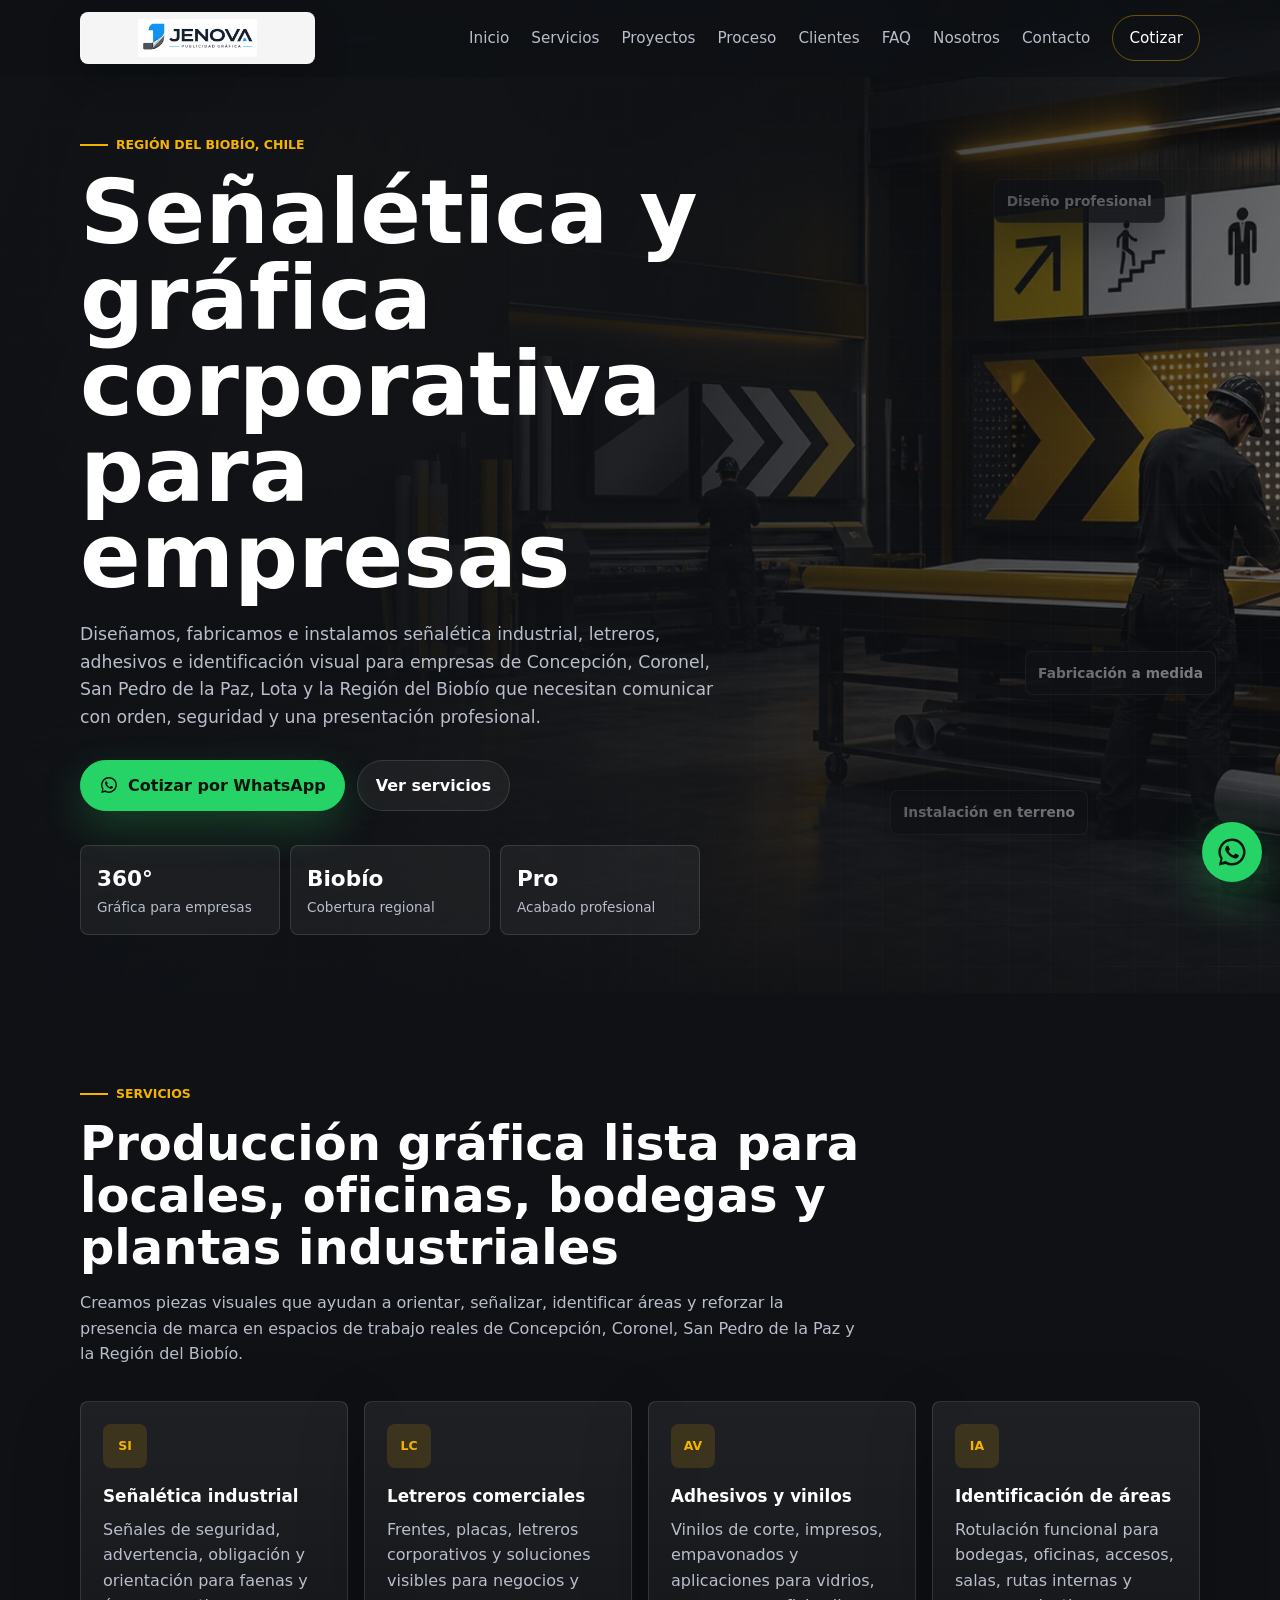
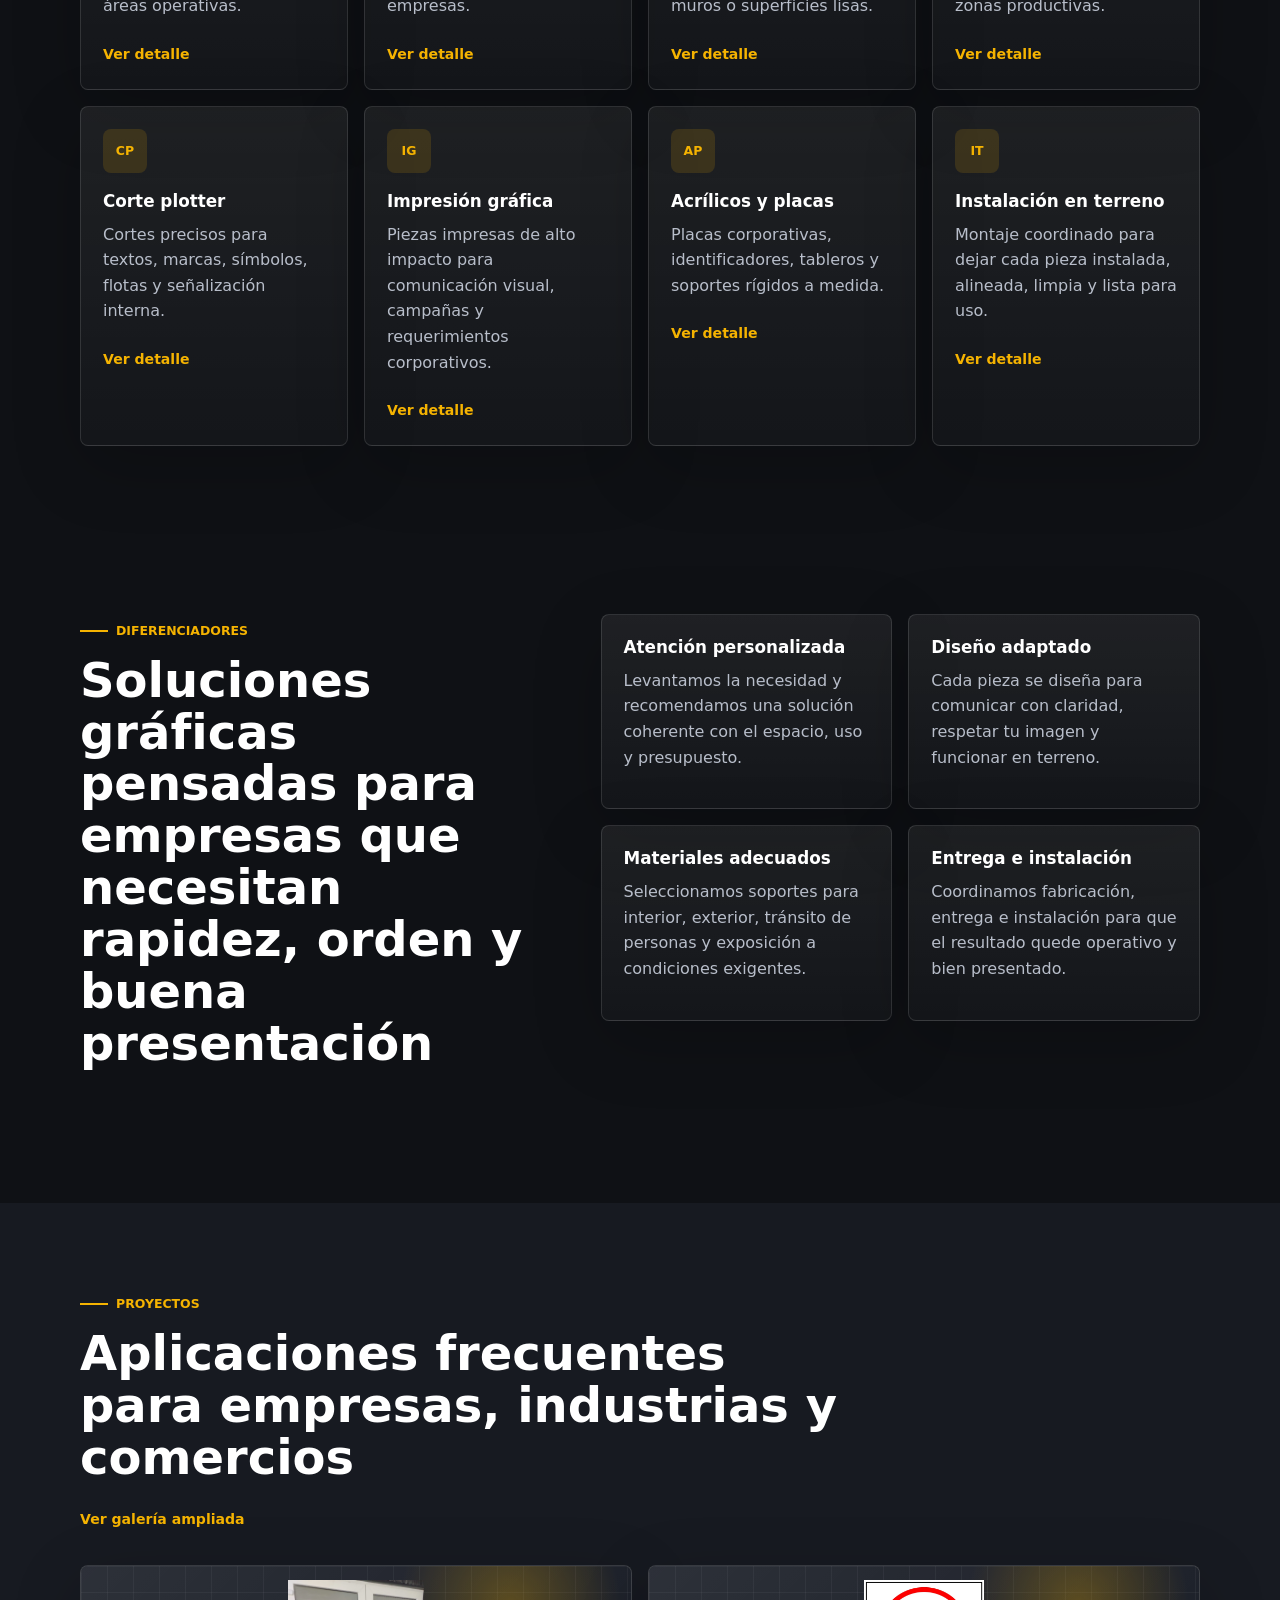
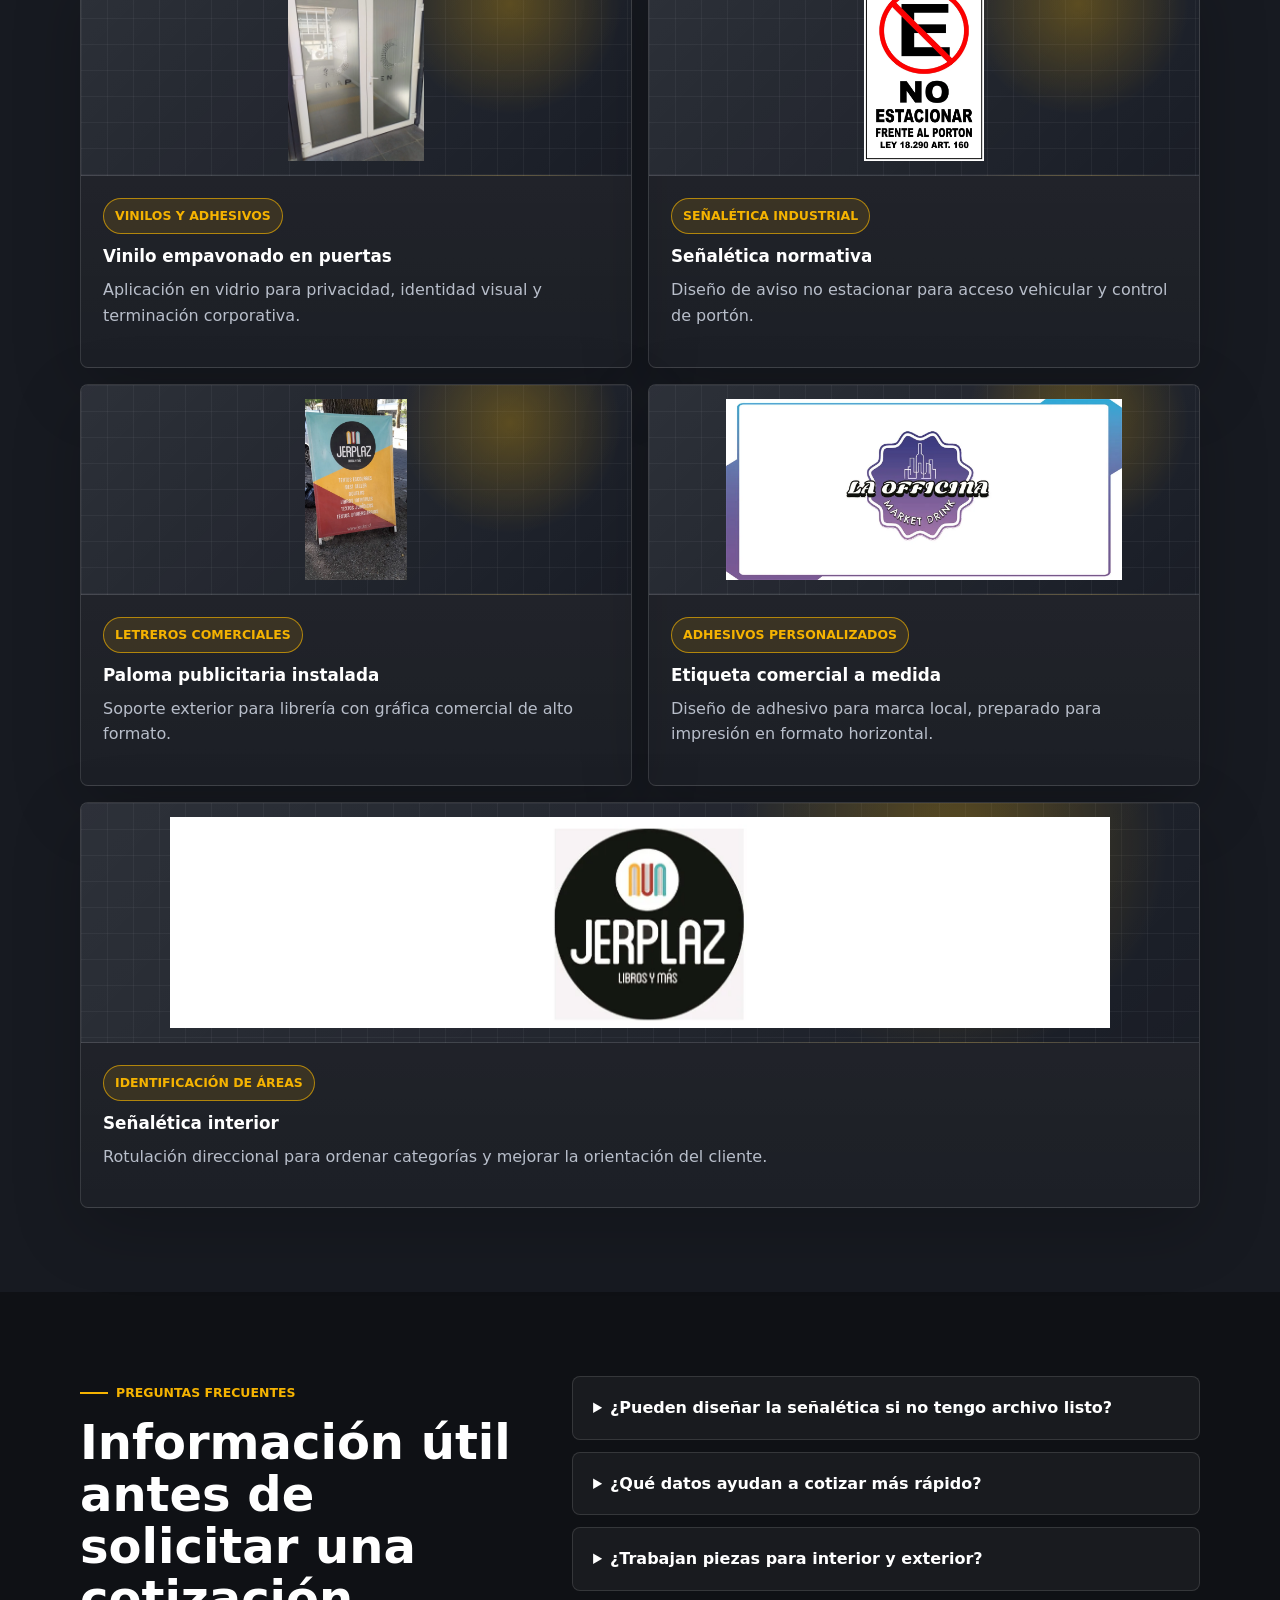
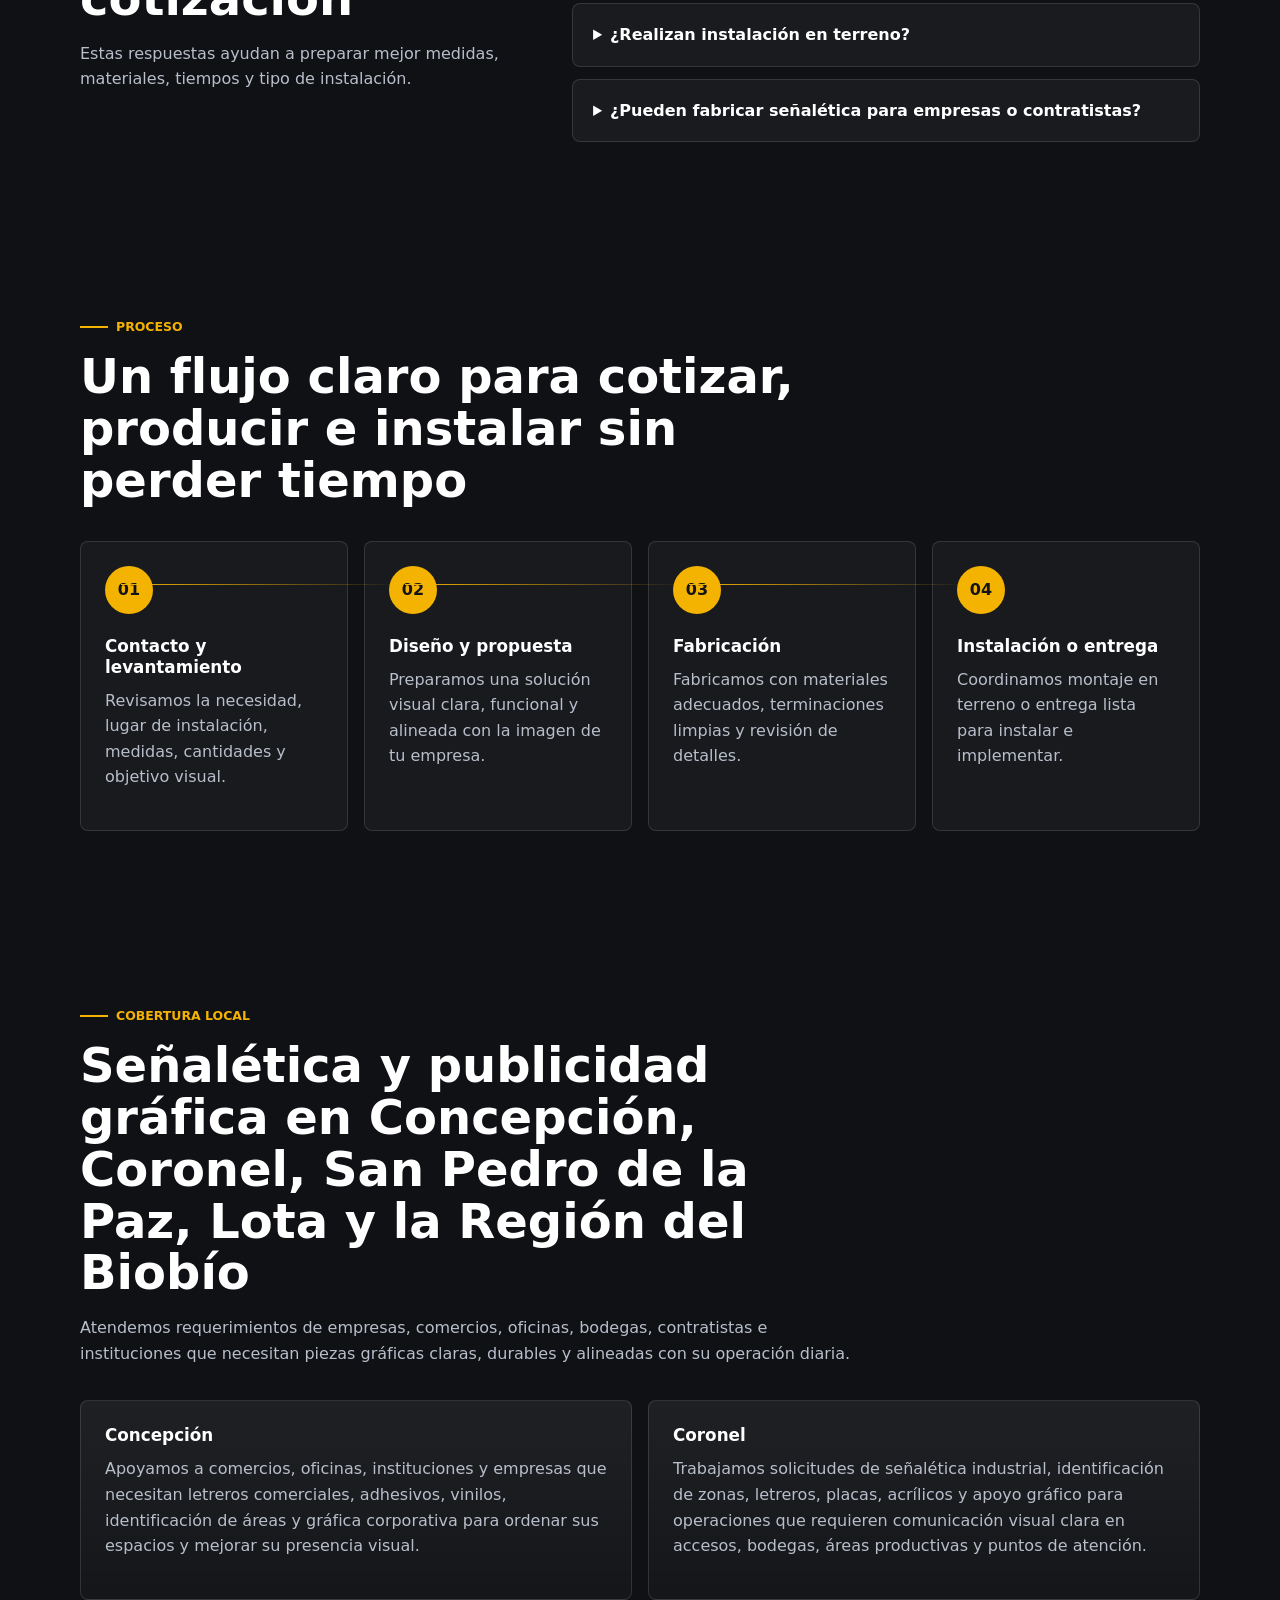
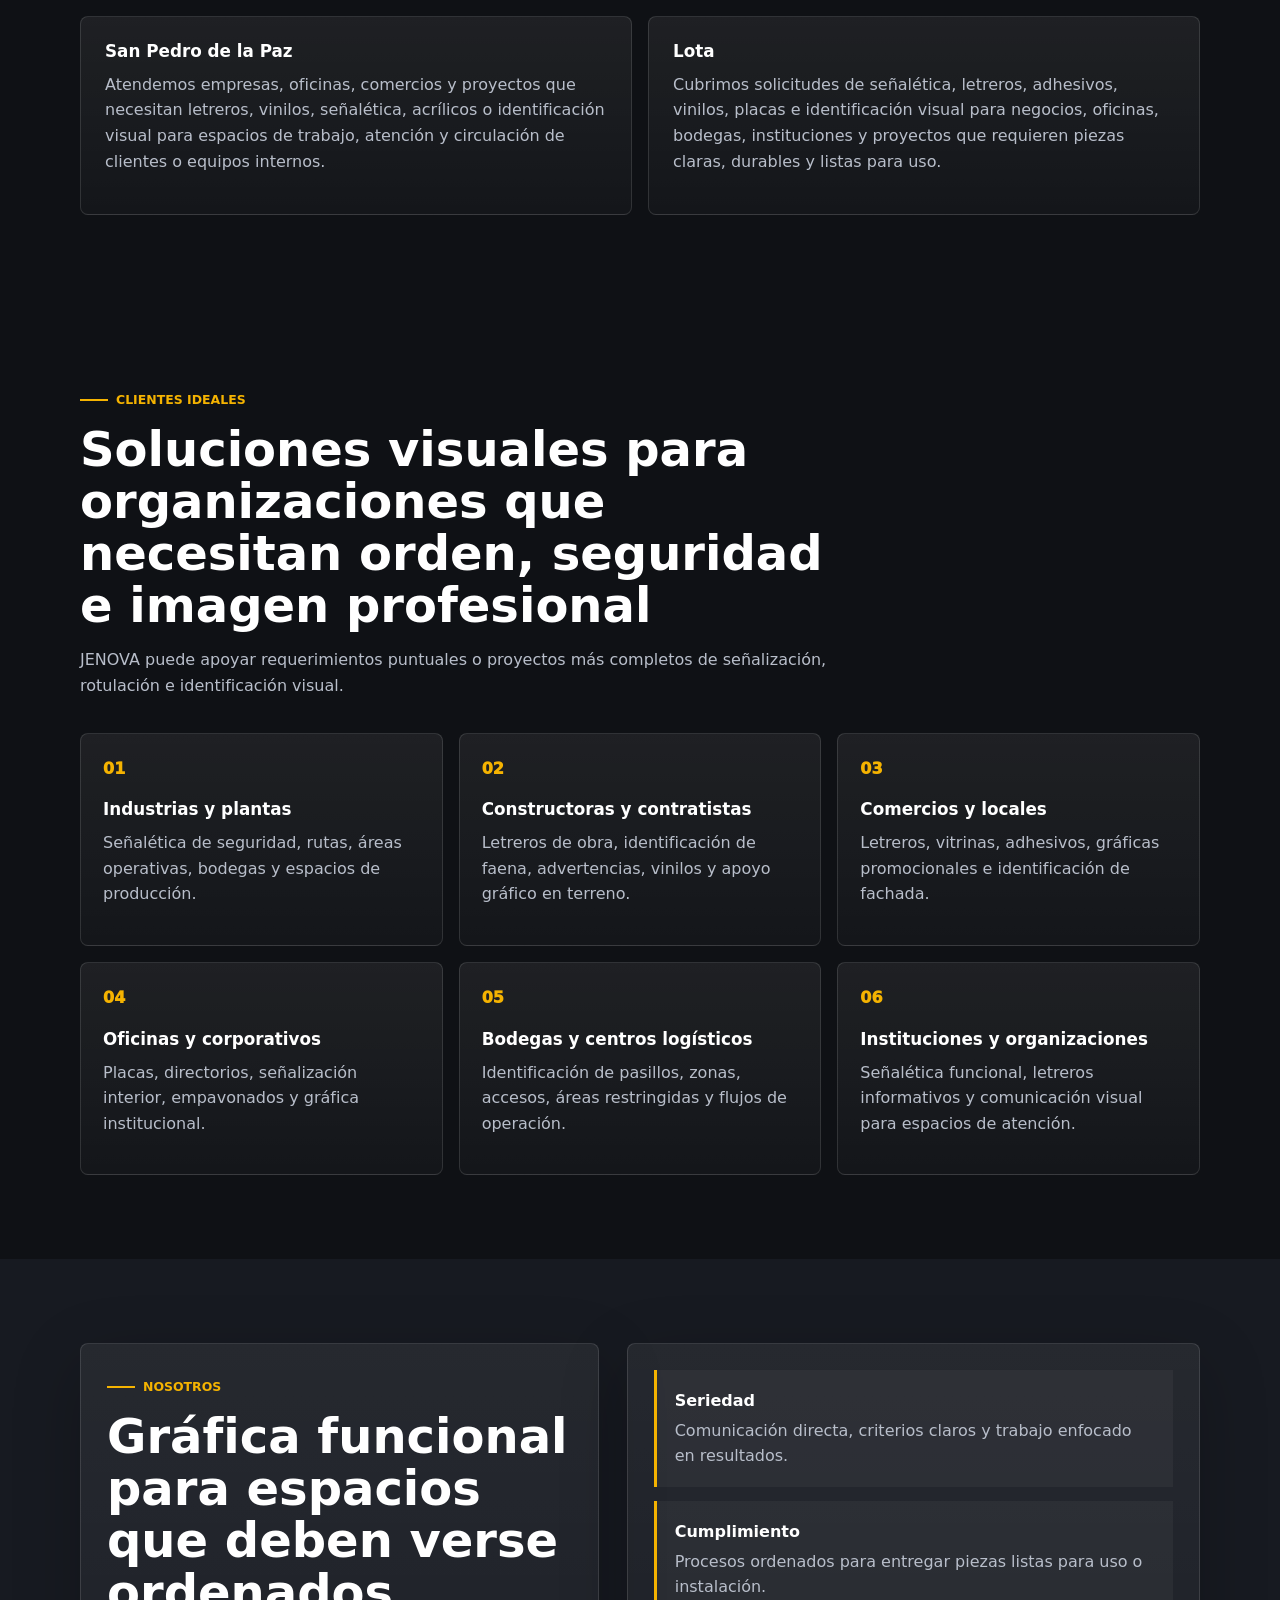
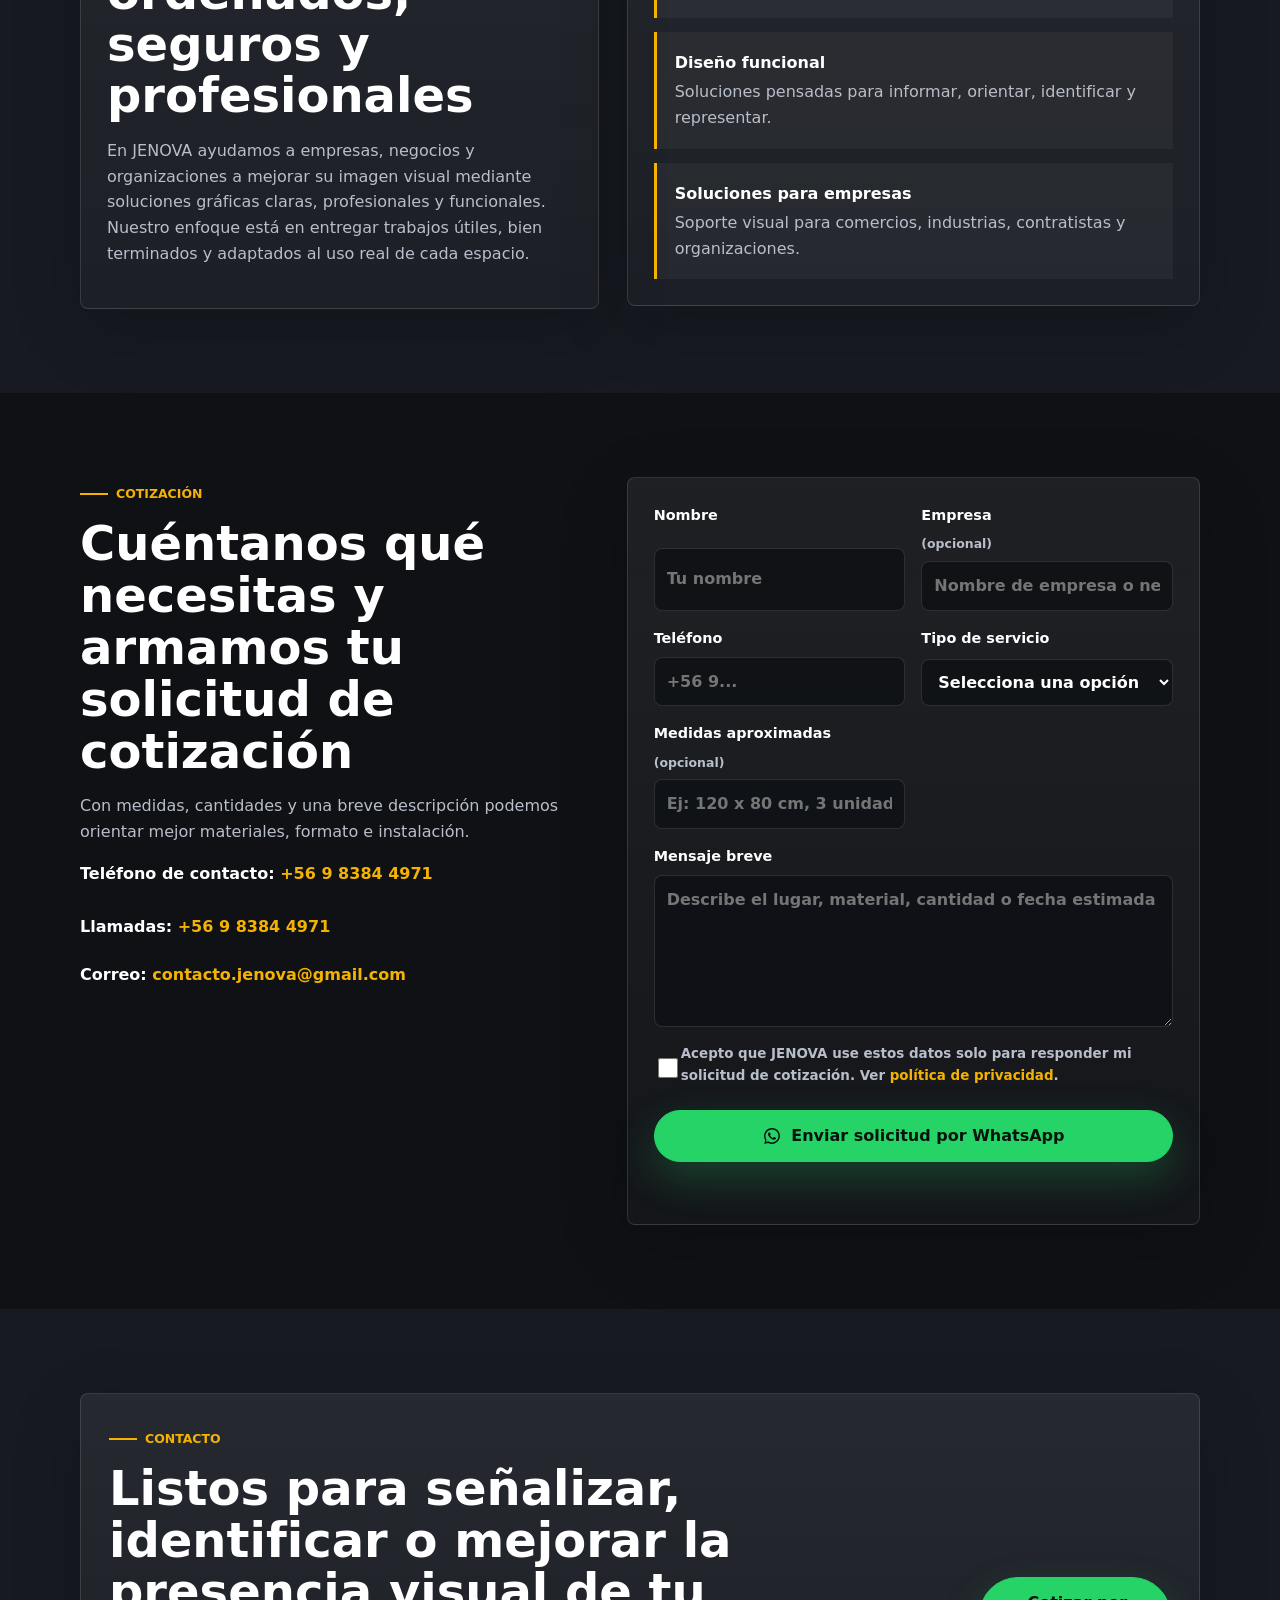
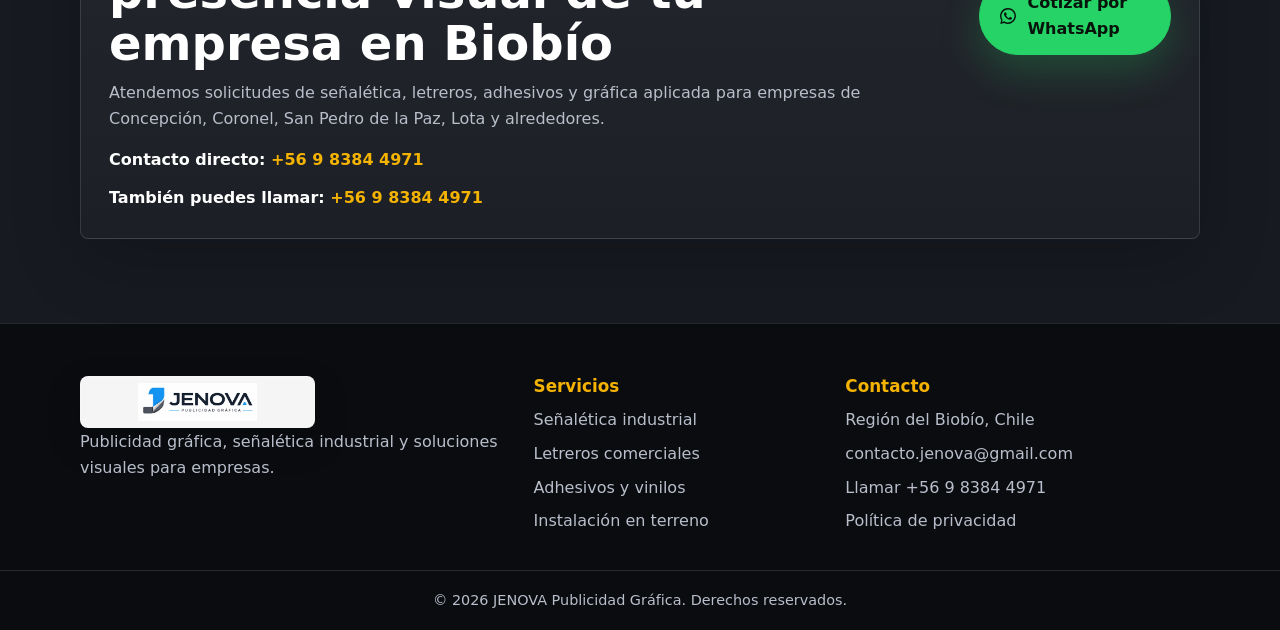
==== commit de9cf924: ""quitar-texto-galeria-preparada"" ====
--- a/index.html
+++ b/index.html
@@ -31,48 +31,28 @@
     <link rel="icon" href="assets/icons/favicon.svg" type="image/svg+xml" />
     <link rel="preload" href="assets/img/hero-industrial-signage.webp" as="image" />
     <link rel="stylesheet" href="css/styles.css?v=20260702-seo1" />
-    <!-- TODO: confirmar dirección exacta pública antes de agregar address al JSON-LD. -->
-    <!-- TODO: confirmar horario público definitivo antes de agregar openingHours al JSON-LD. -->
-    <!-- TODO: confirmar coordenadas públicas antes de agregar geo al JSON-LD. -->
-    <!-- TODO: confirmar rango de precios antes de agregar priceRange al JSON-LD. -->
     <script type="application/ld+json">
       {
         "@context": "https://schema.org",
         "@type": "LocalBusiness",
-        "@id": "https://jenova.cl/#empresa",
         "name": "JENOVA Publicidad Gráfica",
         "url": "https://jenova.cl",
         "telephone": "+56983844971",
-        "description": "Señalética industrial, letreros comerciales, adhesivos y vinilos para empresas en Concepción, Coronel, San Pedro de la Paz, Lota y Región del Biobío. Cotiza con JENOVA.",
         "areaServed": [
-          {
-            "@type": "City",
-            "name": "Concepción"
-          },
-          {
-            "@type": "City",
-            "name": "Coronel"
-          },
-          {
-            "@type": "City",
-            "name": "San Pedro de la Paz"
-          },
-          {
-            "@type": "City",
-            "name": "Lota"
-          },
-          {
-            "@type": "AdministrativeArea",
-            "name": "Región del Biobío"
-          }
-        ]
+          "Concepción",
+          "Coronel",
+          "San Pedro de la Paz",
+          "Lota",
+          "Región del Biobío"
+        ],
+        "description": "Diseñamos, fabricamos e instalamos señalética industrial, letreros, adhesivos e identificación visual para empresas de la Región del Biobío.",
+        "priceRange": "$$"
       }
     </script>
     <script type="application/ld+json">
       {
         "@context": "https://schema.org",
         "@type": "FAQPage",
-        "@id": "https://jenova.cl/#faq",
         "mainEntity": [
           {
             "@type": "Question",
@@ -294,7 +274,6 @@
           <div class="section-heading reveal">
             <span class="eyebrow">Proyectos</span>
             <h2>Aplicaciones frecuentes para empresas, industrias y comercios</h2>
-            <p>La galería está preparada para incorporar fotografías reales de trabajos terminados.</p>
             <a class="text-link" href="proyectos.html">Ver galería ampliada</a>
           </div>
 
